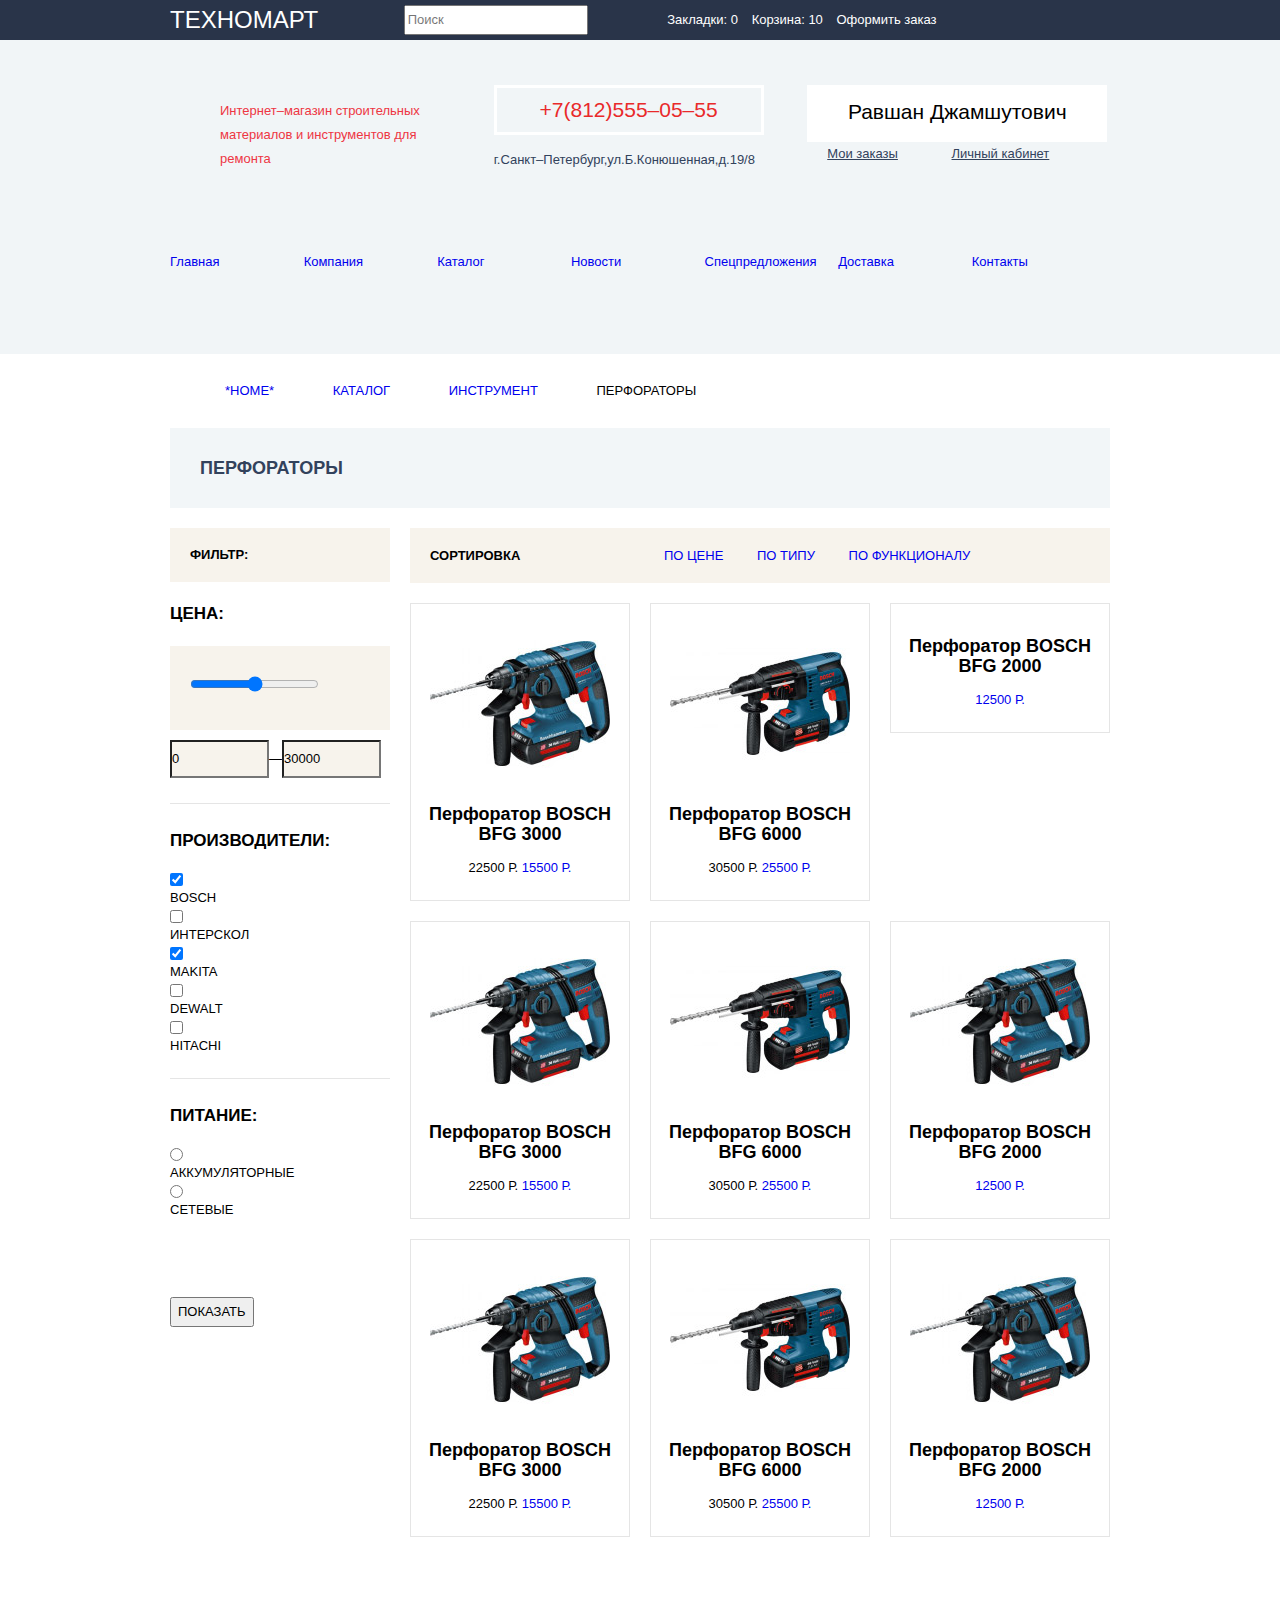
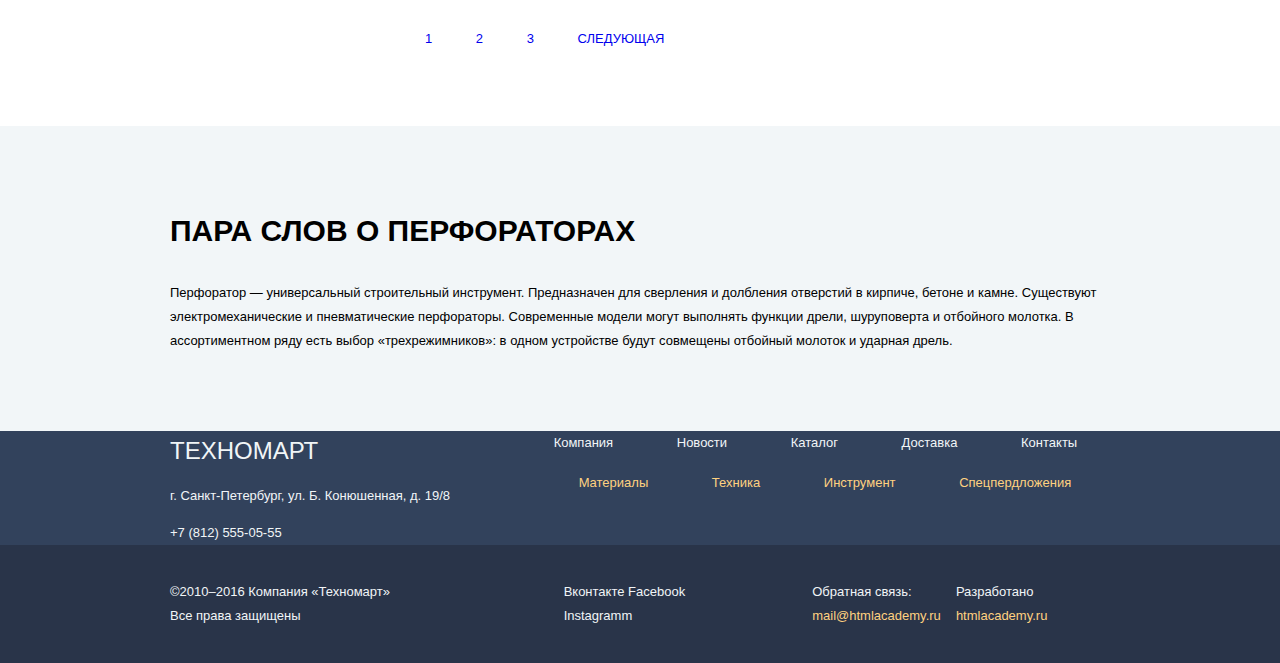
==== catalog.html @ 72a4a2e8 "Сделал разметку 2-х страниц" ====
<!DOCTYPE html>
<html lang="en">
  <head>
    <meta charset="UTF-8">
    <title>Техномарт Каталог</title>
    <link rel="stylesheet" href="css/normalize.css">
    <link rel="stylesheet" href="css/style.css">
  </head>
  <body>
 
    <header>
		  <div class="header-top">
			  <div class="wrapper-center">
			
          <ul class="top-bar">
            <li class="top-logo">
              <a href="index.html" class="logo">ТЕХНОМАРТ</a>
            </li>
            <li class="top-search">
              <form action="get">
                <input type="text" name="top-search" placeholder="Поиск">
              </form>
            </li>
            <li class="top-bookmark">
              <a href="#">
                <span>Закладки:</span>
                <span class="bookmark-value">0</span>
              </a>
            </li>
            <li class="top-cart">
              <a href="#">
                <span>Корзина:</span>
                <span class="cart-value">10</span>
              </a>
            </li>
            <li class="top-buy">
              <a href="#">Оформить заказ</a>
            </li>
				  </ul>
			  </div>
		  </div>
		  
		  <div class="header-sub">
				<div class="wrapper-center">
          
          <div class="description">
            <p>Интернет&ndash;магазин строительных материалов и инструментов для ремонта</p>
          </div>

          <div class="header-contact">
            <span class="tel">+7(812)555&#x2012;05&#x2012;55</span>
            <p>г.Санкт&ndash;Петербург,ул.Б.Конюшенная,д.19/8</p>
          </div>

          <div class="profile">
            <div class="user">
              <a href="#" class="user-name">Равшан Джамшутович</a>
              <a href="#" class="logout"></a>
            </div>
            <ul>
              <li><a href="#">Мои заказы</a></li>
              <li><a href="#">Личный кабинет</a></li>
            </ul>
          </div>
				  
				  <nav class="header-menu">
            <ul>
              <li><a href="index.html">Главная</a></li>
              <li><a href="#">Компания</a></li>
              <li><a href="catalog.html">Каталог</a></li>
              <li><a href="#">Новости</a></li>
              <li><a href="#">Спецпредложения</a></li>
              <li><a href="#">Доставка</a></li>
              <li><a href="#">Контакты</a></li>
            </ul>
			    </nav>
			  
			  </div>
			</div>
		</header>
    
    <div class="wrapper-center">
            
      <ul class="breadcrumbs">
        <li><a href="index.html">*HOME*</a></li>
        <li><a href="catalog.html">КАТАЛОГ</a></li>
        <li><a href="#">ИНСТРУМЕНТ</a></li>
        <li><a>ПЕРФОРАТОРЫ</a></li>
      </ul>

      <div class="title-page">
        <h1>ПЕРФОРАТОРЫ</h1>
      </div>
      <section class="filter">
        <form action="#" method="get">
          <h3>ФИЛЬТР:</h3>
          
          <div class="filter-price">
            <h4>ЦЕНА:</h4>
            <div class="price-controls">
              <input type="range" name="price-toggle">
            </div>
            <div class="price-value">
              <input type="text" name="min-price" value="0"><!--
              --><span>&mdash;</span><!--
              --><input type="text" name="max-price" value="30000"> 
            </div>
          </div>

          <div class="filter-brand">
            <h4>ПРОИЗВОДИТЕЛИ:</h4>
            <input type="checkbox" id="bosch" name="filter-brand" value="bosch" checked>
            <label for="bosch">BOSCH</label>
            <input type="checkbox" id="interscol" name="filter-brand" value="interscol">
            <label for="interscol">ИНТЕРСКОЛ</label>
            <input type="checkbox" id="makita" name="filter-brand" value="makita" checked>
            <label for="makita">MAKITA</label>
            <input type="checkbox" id="dewalt" name="filter-brand" value="dewalt">
            <label for="dewalt"> DEWALT</label>
            <input type="checkbox" id="hitachi" name="filter-brand" value="hitachi">
            <label for="hitachi">HITACHI</label>
          </div>
          
          <div class="filter-power">
            <h4>ПИТАНИЕ:</h4>
            <input type="radio" id="battery" name="filter-power" value="battery">
            <label for="battery">АККУМУЛЯТОРНЫЕ</label>
            <input type="radio" id="dc" name="filter-power" value="dc">
            <label for="dc">СЕТЕВЫЕ</label>
          </div>
          <input type="submit" name="button" value="ПОКАЗАТЬ">
        </form>
      </section><!--


      --><section class="catalog">
        
        <div class="sort-bar">
          <h3>СОРТИРОВКА</h3>
          <ul class="sort-bar-type">
            <li><a href="#">ПО ЦЕНЕ</a></li>
            <li><a href="#">ПО ТИПУ</a></li>
            <li><a href="#">ПО ФУНКЦИОНАЛУ</a></li>
          </ul>
          <ul class="sort-bar-type2">
            <li><a href="#"></a></li>
            <li><a href="#"></a></li>
          </ul>
        </div>
        
        <article class="catalog-item">
          <img src="img/bosch3000.jpg" width="180" height="160" alt="Перфоратор BOSCH BFG 3000">
          <h1>Перфоратор BOSCH BFG 3000</h1>
          <span class="old-price">22500 Р.</span>
          <a href="#" class="price">15500 Р.</a>
          <div class="action">
            <a href="#" class="buy button"></a>
            <a href="#" class="bookmark button"></a>
          </div>
        </article><!--

      --><article class="catalog-item">
          <img src="img/bosch6000.jpg" width="180" height="160" alt="Перфоратор BOSCH BFG 6000">
          <h1>Перфоратор BOSCH BFG 6000</h1>
          <span class="old-price">30500 Р.</span>
          <a href="#" class="price">25500 Р.</a>
          <div class="action">
            <a href="#" class="buy button"></a>
            <a href="#" class="bookmark button"></a>
          </div>
        </article><!--

      --><article class="catalog-item">
          <div class="new-item"></div>
          <div class="action">
            <a href="#" class="buy button"></a>
            <a href="#" class="bookmark button"></a>
          </div>
          <h1>Перфоратор BOSCH BFG 2000</h1>
          <a href="#" class="price">12500 Р.</a>
        </article><!--

      --><article class="catalog-item">
          <img src="img/bosch3000.jpg" width="180" height="160" alt="Перфоратор BOSCH BFG 3000">
          <h1>Перфоратор BOSCH BFG 3000</h1>
          <span class="old-price">22500 Р.</span>
          <a href="#" class="price">15500 Р.</a>
          <div class="action">
            <a href="#" class="buy button"></a>
            <a href="#" class="bookmark button"></a>
          </div>
        </article><!--

      --><article class="catalog-item">
          <img src="img/bosch6000.jpg" width="180" height="160" alt="Перфоратор BOSCH BFG 6000">
          <h1>Перфоратор BOSCH BFG 6000</h1>
          <span class="old-price">30500 Р.</span>
          <a href="#" class="price">25500 Р.</a>
          <div class="action">
            <a href="#" class="buy button"></a>
            <a href="#" class="bookmark button"></a>
          </div>
        </article><!--

      --><article class="catalog-item">
          <img src="img/bosch3000.jpg" width="180" height="160" alt="Перфоратор BOSCH BFG 3000">
          <h1>Перфоратор BOSCH BFG 2000</h1>
          <a href="#" class="price">12500 Р.</a>
          <div class="action">
            <a href="#" class="buy button"></a>
            <a href="#" class="bookmark button"></a>
          </div>
        </article><!--

      --><article class="catalog-item">
          <div class="new-item"></div>
          <img src="img/bosch3000.jpg" width="180" height="160" alt="Перфоратор BOSCH BFG 3000">
          <h1>Перфоратор BOSCH BFG 3000</h1>
          <span class="old-price">22500 Р.</span>
          <a href="#" class="price">15500 Р.</a>
          <div class="action">
            <a href="#" class="buy button"></a>
            <a href="#" class="bookmark button"></a>
          </div>
        </article><!--

      --><article class="catalog-item">
          <img src="img/bosch6000.jpg" width="180" height="160" alt="Перфоратор BOSCH BFG 6000">
          <h1>Перфоратор BOSCH BFG 6000</h1>
          <span class="old-price">30500 Р.</span>
          <a href="#" class="price">25500 Р.</a>
        </article><!--

      --><article class="catalog-item">
          <img src="img/bosch3000.jpg" width="180" height="160" alt="Перфоратор BOSCH BFG 3000">
          <h1>Перфоратор BOSCH BFG 2000</h1>
          <a href="#" class="price">12500 Р.</a>
          <div class="action">
            <a href="#" class="buy button"></a>
            <a href="#" class="bookmark button"></a>
          </div>
        </article><!--

      --><div class="pages">
          <ul>
            <li><a href="#">1</a></li>
            <li><a href="#">2</a></li>
            <li><a href="#">3</a></li>
            <li><a href="#">СЛЕДУЮЩАЯ</a></li>
          </ul>
        </div>
      </section>
    </div>
    
    <section class="catalog-about">
      <div class="wrapper-center">
        <h2>ПАРА СЛОВ О ПЕРФОРАТОРАХ</h2>
        <p>Перфоратор — универсальный строительный инструмент. Предназначен для сверления и долбления отверстий в кирпиче, бетоне и камне. Существуют электромеханические и пневматические перфораторы. Современные модели могут выполнять функции дрели, шуруповерта и отбойного молотка. В ассортиментном ряду есть выбор «трехрежимников»: в одном устройстве будут совмещены отбойный молоток и ударная дрель.</p>
      </div>
    </section>
    
   
    <footer>
 			<div class="wrapper-center">
        <div class="footer-logo">
 			    <a href="index.html" class="logo">ТЕХНОМАРТ</a>
        </div>
        <div class="footer-menu">
 			    <ul>
 			      <li><a href="#">Компания</a></li>
 			      <li><a href="#">Новости</a></li>
 			      <li><a href="catalog.html">Каталог</a></li>
 			      <li><a href="#">Доставка</a></li>
 			      <li><a href="#">Контакты</a></li>
 			    </ul>
 			  </div>  
 			  <div class="footer-address">
          <p>г. Санкт-Петербург, ул. Б. Конюшенная, д. 19/8</p>
          <span>+7 (812) 555-05-55</span>
 			  </div>
        <div class="footer-promo">
 			    <ul class="footer-submenu">
 			      <li><a href="#">Материалы</a></li>
 			      <li><a href="#">Техника</a></li>
 			      <li><a href="#">Инструмент</a></li>
 			      <li><a href="#">Спецпердложения</a></li>
 			    </ul>
 			  </div>
      </div>
 			
      <div class="footer-bottom">
        <div class="wrapper-center">
          <div class="copyright">
            <span>&copy;2010–2016 Компания «Техномарт» 
                Все права защищены
            </span>
          </div>        
          <div class="social">
            <a href="#" class="vk">Вконтакте</a>
            <a href="#" class="fb">Facebook</a>
            <a href="#" class="ig">Instagramm</a>
          </div>
          <div class="feedback">
            <div class="feedback-mail">
              <span>Обратная связь:</span>
              <a href="#">mail@htmlacademy.ru</a>
            </div>
            <div class="feedback-dev">
              <span>Разработано</span>
              <a href="#">htmlacademy.ru</a>
            </div>
          </div>
 			  </div>
 	    </div>
 	  </footer>

</body>
</html>
---- css/style.css ----
body {
  font-size: 13px;
  line-height: 24px;
  color: #000000;
  font-weight: normal;
  font-family: PT Sans Regular, sans-serif;
}

h1 {
  font-size: 18px;
  line-height: 20px;
  color: #000000;
  font-weight: bold;
  font-family: PT Sans, sans-serif;
}

h2 {
  font-size: 24px;
  line-height: 30px;
  color: #ffffff;
  font-weight: bold;
  font-family: Cuprum, sans-serif;
}

ul {
  margin: 0px;
  padding: 0px;
  list-style-type: none;
}

a {
  text-decoration: none;
}

.header-top {
  background-color: #293449;
}

.wrapper-center {
  width:940px;
  margin: 0 auto;
}

.top-bar {
  margin: 0px;
}

.top-bar a {
  color: #ffffff;
}

.top-bar li {
  display: inline-block;
  vertical-align: middle;
  margin-right: 10px;
}

.top-logo {
  box-sizing: border-box;
  width: 220px;
  padding-top: 8px;
  padding-bottom: 8px;
  font-size: 24px;
}

.top-search {
  width: 250px;
}

.header-sub {
  padding-bottom: 60px;
  background: #f1f5f7;
}

.description {
  box-sizing: border-box;
  display: inline-block;
  vertical-align: middle;
  width: 300px;
  margin-right: 20px; 
  padding: 45px 50px;
  color: #ee3643;
}

.header-contact {
  box-sizing: border-box;
  display: inline-block;
  vertical-align: middle;
  width: 300px;
  margin-right: 10px; 
  padding: 45px 0px;
  color: #32425c;
}

.tel {
  box-sizing: border-box;
  display: inline-block;
  vertical-align: middle;
  width: 270px;
  padding: 10px;
  font-size: 21px;
  border: 3px solid #ffffff;
  text-align: center;
  color: #e9292a;
}

.register {
  box-sizing: border-box;
  display: inline-block;
  vertical-align: middle;
  width: 300px;
  text-align: right;
}


.header-menu ul li{
  box-sizing: border-box;
  width: 130px;
  display: inline-block;
  padding-top: 20px;
  padding-bottom: 20px;
}

.promo {
  padding-top: 60px;
  padding-bottom: 50px;
}

.promo-item {
  display: inline-block; 
  width: 300px;
  margin-right: 20px;
  margin-bottom: 20px;
}

.promo-item:last-child {
  margin-right: 0px;
}

.promo-slider {
  float: left; 
  width: 620px;
  margin-right: 20px;
}

.promo-materials {
  background-color: #f6b22d;
}

.promo-tools {
  background-color: #4aafde;
}

.promo-tech {
  background-color: #cc79d1;
}

.promo-sale {
  margin-right: 0px;
  background-color: #85d179;
}

.promo-delivery {
  background-color: #f6b22d;
}

.popular-catalog {
  background: #f7f3ec;
  padding: 30px;
  margin-bottom: 20px;
}

.popular-catalog h2 {
  display: inline-block;
  vertical-align: middle;
  margin: 0px;
  color: #32425c;
}

.popular-catalog a {
  float: right;
}

.popular-item {
  box-sizing: border-box;
  display: inline-block;
  vertical-align: top;
  width: 220px;
  margin-right: 20px; 
  margin-bottom: 20px;
  padding: 20px 0px;
  border: 1px solid #e5e5e5;
  text-align: center
}

.popular-item:last-child {
  margin-right: 0px;
}

.brand {
  padding-bottom: 85px;
}

.brand-banner {
  display: inline-block;
  vertical-align: top;
  width: 220px;
  margin-right: 20px;
}

.banner4, 
.banner8 {
  margin-right: 0px;
}

.service {
  padding-top: 65px;
  background-color: #f2f6f8;
}

.service h2 {
  margin: 0px;
  margin-bottom: 35px;
  color: #000000;
}

.service p {
  width: 400px;
  margin-bottom: 75px;
}

.service-list {
  box-sizing: border-box;
  display: inline-block;
  vertical-align: top;
  width:240px;
  margin-bottom: 100px;
  margin-right: 70px;
}

.service-description, 
.guarantee-description,
.credit-description {
  display: inline-block;
  vertical-align: top;
  width: 620px;
}

.service-description h2 {
  margin-bottom: 35px;
  color: #32425c;
}

.guarantee-description,
.credit-description {
  display: none;
}


.about {
  padding-top: 85px;
  padding-bottom: 85px;
}

.about-company,
.about-contact {
  display: inline-block;
  vertical-align: top;
}

.about-company {
  width: 540px;
  margin-right: 95px;
}

.about h2 {
  margin-bottom: 40px;
  color: #000000;
} 

.about-contact { 
  width: 300px;
  margin-right: 0px;
}

footer {
  background-color: #32425c;
  color: #f1f5f7;
}

footer a {
  color: #f1f5f7;
  text-decoration: none;
}

.footer-logo,
.footer-menu,
.footer-menu li,
.footer-address,
.footer-promo,
.footer-submenu li{
  display: inline-block;
  vertical-align: top;
}

.footer-logo {
  box-sizing: border-box;
  width: 220px;
  padding-top: 8px;
  padding-bottom: 8px;
  font-size: 24px;
  margin-right: 160px; 
}

.footer-menu {
  width: 540px;
}

.footer-menu li,
.footer-submenu li{
  padding-right: 60px;
}

.footer-menu li:last-child,
.footer-submenu li:last-child {
  padding-right: 0px;
}

.footer-address {
  width: 370px;
  margin-right: 35px;
}

.footer-submenu a {
  color: #ffd180;
}

.footer-bottom {
  padding: 35px;
  background-color: #293449;
  
}

.copyright,
.social,
.feedback {
  display: inline-block;
  vertical-align: top;
}

.copyright {
  width: 230px;
  margin-right: 160px;
}

.social {
  width: 145px;
  margin-right: 100px;
}

.feedback-mail,
.feedback-dev {
  display: inline-block;
  vertical-align: top;
  width: 140px;
}

.feedback a {
  color: #ffd180;
}



/*------------------------- CATALOG.HTML---------------------------*/


.profile {
  display: inline-block;
  vertical-align: top;
  width: 300px;
  padding-top: 45px;
}

.profile ul li {
  display: inline-block;
  vertical-align: top;
  padding-left: 20px;
  margin-right: 30px;
}

.user {
  padding: 15px;
  background-color: #ffffff;
  text-align: center;
}

.user-name {
  font-size: 21px;
  color: #000000;
}

.profile ul a {
  text-decoration: underline;
  color: #32425c;
}


.breadcrumbs li {
  display: inline-block;
  padding-top: 25px;
  padding-bottom: 25px;
  padding-left: 55px;
}

.title-page h1 {
  margin: 0px;
  margin-bottom: 20px;
  padding: 30px;
  background-color: #f2f6f8;
  color: #32425c ;
}

.filter {
  display: inline-block;
  vertical-align: top;
  width: 220px;
  margin-right: 20px;
}

.filter h3 {
  margin: 0px;
  margin-bottom: 20px;
  padding: 15px 20px;
  background-color: #f7f3ec;
  font-size: 13px;
}

.filter-price h4 {
  margin: 0px;
  margin-bottom: 20px;
  color: #000000;
  font-size: 17px;
}

.price-controls {
  margin-bottom: 10px;
  padding:30px 20px;
  background-color: #f7f3ec;
}

.price-value input {
  display: inline-block;
  width: 95px;
  padding: 5px 0px;
  background-color: #f7f3ec;
}

.price-value {  
  padding-bottom: 25px;
  border-bottom: 1px solid #e5e5e5;
}

.filter-brand {
  margin-bottom: 25px;
  padding-top: 25px;
  padding-bottom: 20px;
  border-bottom: 1px solid #e5e5e5;
}

.filter-brand h4 {
  margin: 0px;
  margin-bottom: 20px;
  color: #000000;
  font-size: 17px;
}

.filter-brand input {
  display: block;
}

.filter-power {
  margin-bottom: 75px;
}

.filter-power h4 {
  margin: 0px;
  margin-bottom: 20px;
  color: #000000;
  font-size: 17px;
}

.filter-power input {
  display: block;
}

.catalog {
  box-sizing: border-box;
  display: inline-block;
  vertical-align: top;
  width: 700px;
}

.sort-bar {
  background-color: #f7f3ec;
  padding: 15px 20px;
  margin-bottom: 20px;
}

.sort-bar h3 {
  display: inline-block;
  vertical-align: middle;
  margin: 0px;
  margin-right: 140px;
  padding: 0px;
  font-size: 13px;
}

.sort-bar ul {
  display: inline-block;
  vertical-align: middle;
}

.sort-bar ul li {
  display: inline-block;
  vertical-align: middle;
  margin-right: 30px;
}

.catalog-item {
  box-sizing: border-box;
  display: inline-block;
  vertical-align: top;
  width: 220px;
  margin-right: 20px; 
  padding: 20px 0px;
  margin-bottom: 20px;
  border: 1px solid #e5e5e5;
  text-align: center
}

.catalog-item h1 {
  font-size: 18px;
}

.catalog-item:nth-child(4),
.catalog-item:nth-child(7),
.catalog-item:nth-child(10){
  margin-right: 0px;
}


.pages {
  margin-top: 55px;
  margin-bottom: 60px;
}

.pages li {
  display: inline-block;
  vertical-align: top;
  margin-right: 10px;
  padding: 15px;
}

.catalog-about {
  background-color: #f2f6f8;
  padding: 65px;
}

.catalog-about h2 {
  margin-bottom: 35px;
  font-size: 30px;
  color: #000000;
}
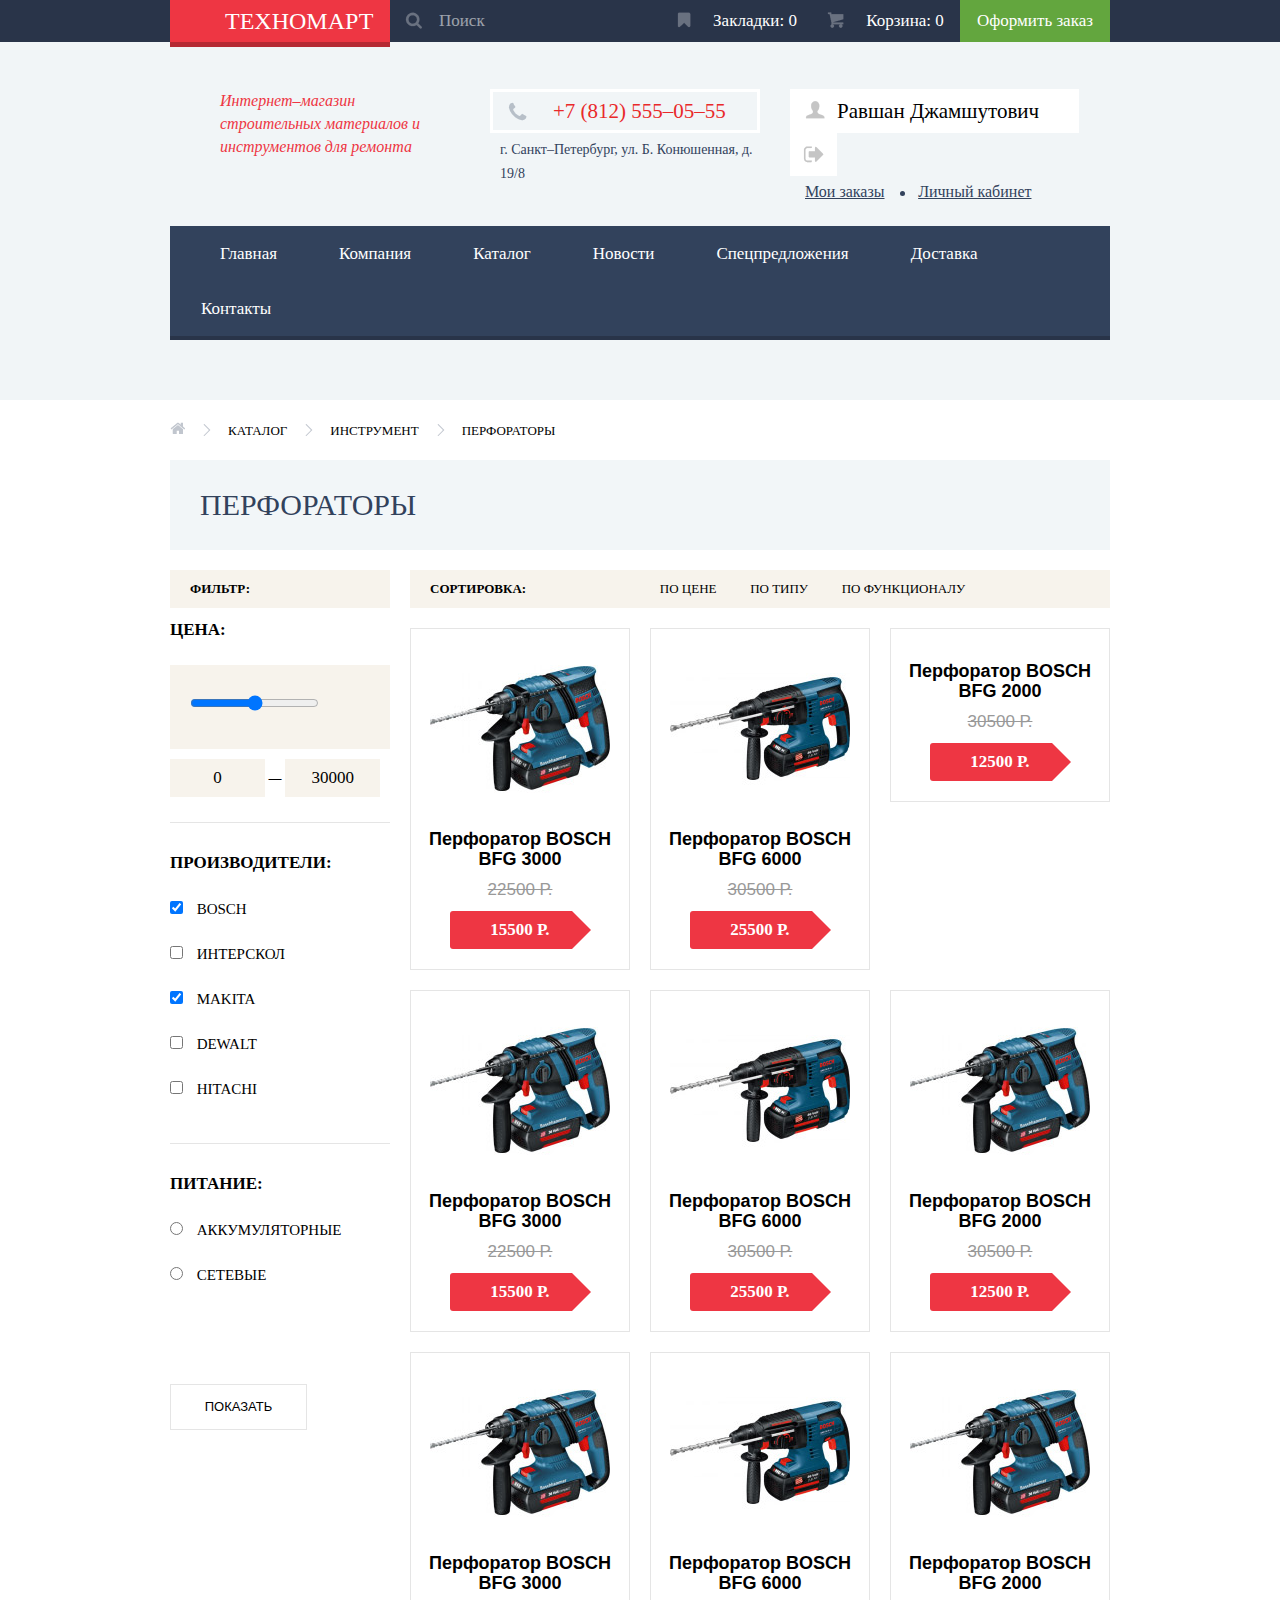
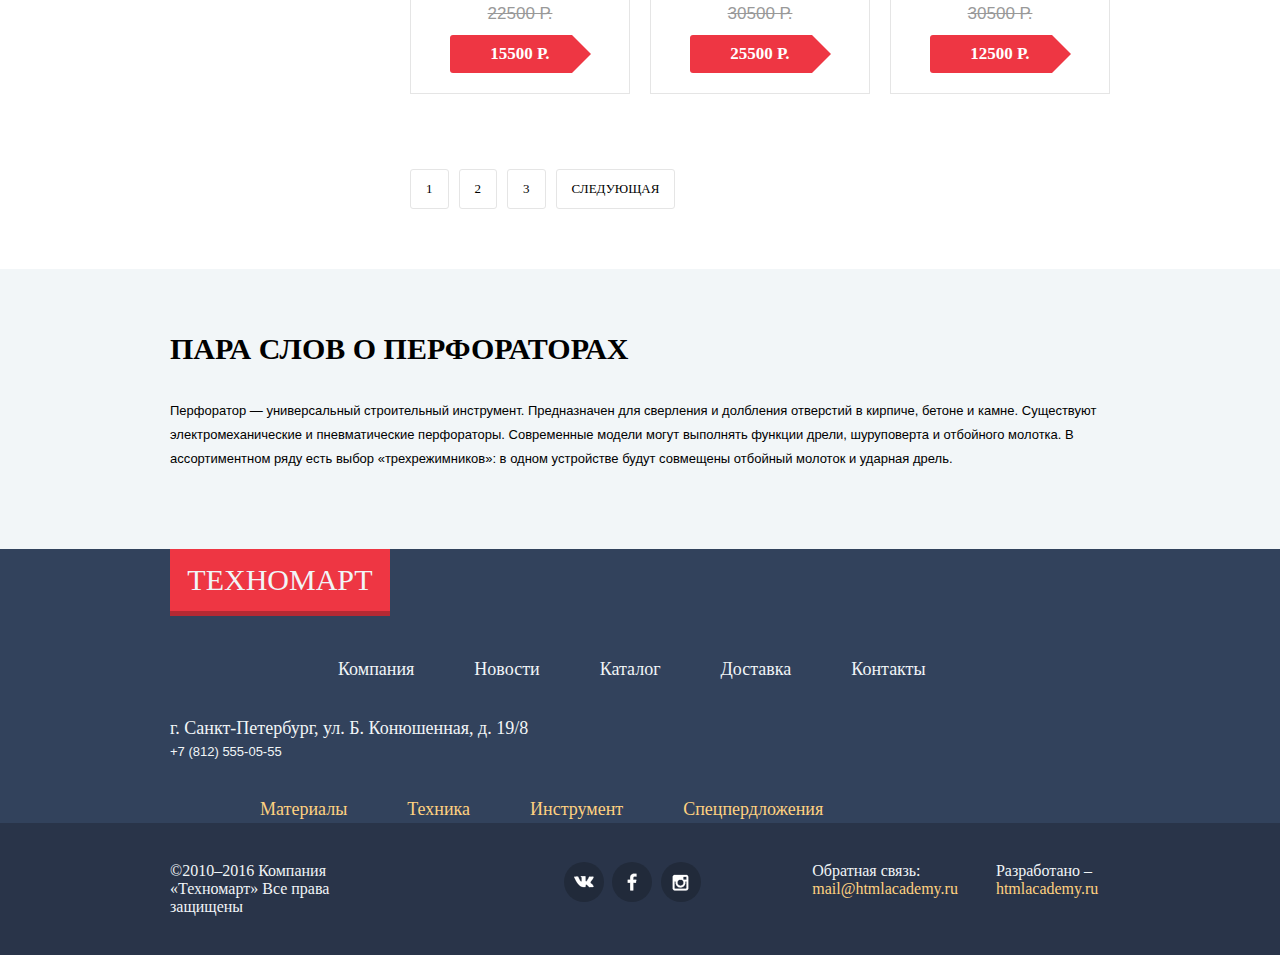
==== commit c0020c8a: "Оформление" ====
--- a/catalog.html
+++ b/catalog.html
@@ -12,31 +12,31 @@
 		  <div class="header-top">
 			  <div class="wrapper-center">
 			
-          <ul class="top-bar">
-            <li class="top-logo">
-              <a href="index.html" class="logo">ТЕХНОМАРТ</a>
-            </li>
-            <li class="top-search">
+           <ul class="top-bar">
+            <li class="top-logo"><!--
+            --><a href="#" class="logo">ТЕХНОМАРТ</a>
+            </li><!--
+          --><li class="top-search">
               <form action="get">
                 <input type="text" name="top-search" placeholder="Поиск">
               </form>
-            </li>
-            <li class="top-bookmark">
+            </li><!--
+           --><li class="top-bookmark">
               <a href="#">
                 <span>Закладки:</span>
                 <span class="bookmark-value">0</span>
-              </a>
-            </li>
-            <li class="top-cart">
-              <a href="#">
+              </a><!--
+          --></li><!--
+          --><li class="top-cart"><!--
+            --><a href="#">
                 <span>Корзина:</span>
-                <span class="cart-value">10</span>
-              </a>
-            </li>
-            <li class="top-buy">
+                <span class="cart-value">0</span>
+              </a><!--
+          --></li><!--
+          --><li class="top-buy">
               <a href="#">Оформить заказ</a>
-            </li>
-				  </ul>
+            </li><!--
+				--></ul>
 			  </div>
 		  </div>
 		  
@@ -45,18 +45,18 @@
           
           <div class="description">
             <p>Интернет&ndash;магазин строительных материалов и инструментов для ремонта</p>
-          </div>
-
-          <div class="header-contact">
-            <span class="tel">+7(812)555&#x2012;05&#x2012;55</span>
-            <p>г.Санкт&ndash;Петербург,ул.Б.Конюшенная,д.19/8</p>
-          </div>
-
-          <div class="profile">
+          </div><!--
+
+        --><div class="header-contact">
+            <span class="tel">+7 (812) 555&#x2012;05&#x2012;55</span>
+            <p>г. Санкт&ndash;Петербург, ул. Б. Конюшенная, д. 19/8</p>
+          </div><!--
+
+        --><div class="profile">
             <div class="user">
-              <a href="#" class="user-name">Равшан Джамшутович</a>
-              <a href="#" class="logout"></a>
-            </div>
+              <a href="#" class="user-name">Равшан Джамшутович</a><!--
+            --><a href="#" class="logout"></a><!--
+          --></div>
             <ul>
               <li><a href="#">Мои заказы</a></li>
               <li><a href="#">Личный кабинет</a></li>
@@ -65,14 +65,14 @@
 				  
 				  <nav class="header-menu">
             <ul>
-              <li><a href="index.html">Главная</a></li>
-              <li><a href="#">Компания</a></li>
-              <li><a href="catalog.html">Каталог</a></li>
-              <li><a href="#">Новости</a></li>
-              <li><a href="#">Спецпредложения</a></li>
-              <li><a href="#">Доставка</a></li>
-              <li><a href="#">Контакты</a></li>
-            </ul>
+              <li><a href="index.html">Главная</a></li><!--
+            --><li><a href="#">Компания</a></li><!--
+            --><li><a href="catalog.html">Каталог</a></li><!--
+            --><li><a href="#">Новости</a></li><!--
+            --><li><a href="#">Спецпредложения</a></li><!--
+            --><li><a href="#">Доставка</a></li><!--
+            --><li><a href="#">Контакты</a></li><!--
+          --></ul>
 			    </nav>
 			  
 			  </div>
@@ -82,10 +82,10 @@
     <div class="wrapper-center">
             
       <ul class="breadcrumbs">
-        <li><a href="index.html">*HOME*</a></li>
-        <li><a href="catalog.html">КАТАЛОГ</a></li>
-        <li><a href="#">ИНСТРУМЕНТ</a></li>
-        <li><a>ПЕРФОРАТОРЫ</a></li>
+        <li><a class="home" href="index.html">*HOME*</a></li><!--
+      --><li><a href="catalog.html">КАТАЛОГ</a></li><!--
+      --><li><a href="#">ИНСТРУМЕНТ</a></li><!--
+      --><li><a>ПЕРФОРАТОРЫ</a></li>
       </ul>
 
       <div class="title-page">
@@ -102,23 +102,23 @@
             </div>
             <div class="price-value">
               <input type="text" name="min-price" value="0"><!--
-              --><span>&mdash;</span><!--
+              --><span> &mdash; </span><!--
               --><input type="text" name="max-price" value="30000"> 
             </div>
           </div>
 
           <div class="filter-brand">
             <h4>ПРОИЗВОДИТЕЛИ:</h4>
-            <input type="checkbox" id="bosch" name="filter-brand" value="bosch" checked>
-            <label for="bosch">BOSCH</label>
-            <input type="checkbox" id="interscol" name="filter-brand" value="interscol">
-            <label for="interscol">ИНТЕРСКОЛ</label>
-            <input type="checkbox" id="makita" name="filter-brand" value="makita" checked>
-            <label for="makita">MAKITA</label>
-            <input type="checkbox" id="dewalt" name="filter-brand" value="dewalt">
-            <label for="dewalt"> DEWALT</label>
-            <input type="checkbox" id="hitachi" name="filter-brand" value="hitachi">
-            <label for="hitachi">HITACHI</label>
+                <input type="checkbox" id="bosch" name="filter-brand" value="bosch" checked>
+                <label for="bosch">BOSCH</label>
+                <input type="checkbox" id="interscol" name="filter-brand" value="interscol">
+                <label for="interscol">ИНТЕРСКОЛ</label>
+                <input type="checkbox" id="makita" name="filter-brand" value="makita" checked>
+                <label for="makita">MAKITA</label>
+                <input type="checkbox" id="dewalt" name="filter-brand" value="dewalt">
+                <label for="dewalt"> DEWALT</label>
+                <input type="checkbox" id="hitachi" name="filter-brand" value="hitachi">
+                <label for="hitachi">HITACHI</label>
           </div>
           
           <div class="filter-power">
@@ -132,11 +132,10 @@
         </form>
       </section><!--
 
-
       --><section class="catalog">
         
         <div class="sort-bar">
-          <h3>СОРТИРОВКА</h3>
+          <h3>СОРТИРОВКА:</h3>
           <ul class="sort-bar-type">
             <li><a href="#">ПО ЦЕНЕ</a></li>
             <li><a href="#">ПО ТИПУ</a></li>
@@ -170,13 +169,15 @@
           </div>
         </article><!--
 
-      --><article class="catalog-item">
+      --><article class="catalog-item 
+         catalog-new">
           <div class="new-item"></div>
           <div class="action">
             <a href="#" class="buy button"></a>
             <a href="#" class="bookmark button"></a>
           </div>
           <h1>Перфоратор BOSCH BFG 2000</h1>
+          <span class="old-price">30500 Р.</span>
           <a href="#" class="price">12500 Р.</a>
         </article><!--
 
@@ -205,6 +206,7 @@
       --><article class="catalog-item">
           <img src="img/bosch3000.jpg" width="180" height="160" alt="Перфоратор BOSCH BFG 3000">
           <h1>Перфоратор BOSCH BFG 2000</h1>
+          <span class="old-price">30500 Р.</span>
           <a href="#" class="price">12500 Р.</a>
           <div class="action">
             <a href="#" class="buy button"></a>
@@ -234,6 +236,7 @@
       --><article class="catalog-item">
           <img src="img/bosch3000.jpg" width="180" height="160" alt="Перфоратор BOSCH BFG 3000">
           <h1>Перфоратор BOSCH BFG 2000</h1>
+          <span class="old-price">30500 Р.</span>
           <a href="#" class="price">12500 Р.</a>
           <div class="action">
             <a href="#" class="buy button"></a>
@@ -243,10 +246,10 @@
 
       --><div class="pages">
           <ul>
-            <li><a href="#">1</a></li>
-            <li><a href="#">2</a></li>
-            <li><a href="#">3</a></li>
-            <li><a href="#">СЛЕДУЮЩАЯ</a></li>
+            <li><a href="#">1</a></li><!--
+          --><li><a href="#">2</a></li><!--
+          --><li><a href="#">3</a></li><!--
+          --><li><a href="#">СЛЕДУЮЩАЯ</a></li>
           </ul>
         </div>
       </section>
@@ -263,30 +266,30 @@
     <footer>
  			<div class="wrapper-center">
         <div class="footer-logo">
- 			    <a href="index.html" class="logo">ТЕХНОМАРТ</a>
-        </div>
-        <div class="footer-menu">
+ 			    <a href="#" class="">ТЕХНОМАРТ</a>
+        </div><!--
+      --><div class="footer-menu">
  			    <ul>
- 			      <li><a href="#">Компания</a></li>
- 			      <li><a href="#">Новости</a></li>
- 			      <li><a href="catalog.html">Каталог</a></li>
- 			      <li><a href="#">Доставка</a></li>
- 			      <li><a href="#">Контакты</a></li>
- 			    </ul>
+ 			      <li><a href="#">Компания</a></li><!--
+ 			    --><li><a href="#">Новости</a></li><!--
+ 			    --><li><a href="#">Каталог</a></li><!--
+ 			    --><li><a href="#">Доставка</a></li><!--
+ 			    --><li><a href="#">Контакты</a></li><!--
+ 			--></ul>
  			  </div>  
  			  <div class="footer-address">
           <p>г. Санкт-Петербург, ул. Б. Конюшенная, д. 19/8</p>
-          <span>+7 (812) 555-05-55</span>
- 			  </div>
-        <div class="footer-promo">
+ 			    <span>+7 (812) 555-05-55 </span>
+ 			  </div><!--
+      --><div class="footer-promo">
  			    <ul class="footer-submenu">
- 			      <li><a href="#">Материалы</a></li>
- 			      <li><a href="#">Техника</a></li>
- 			      <li><a href="#">Инструмент</a></li>
- 			      <li><a href="#">Спецпердложения</a></li>
- 			    </ul>
- 			  </div>
-      </div>
+ 			      <li><a href="#">Материалы</a></li><!--
+ 			    --><li><a href="#">Техника</a></li><!--
+ 			    --><li><a href="#">Инструмент</a></li><!--
+ 			    --><li><a href="#">Спецпердложения</a></li><!--
+ 			  --></ul>
+ 			  </div><!--
+    --></div>
  			
       <div class="footer-bottom">
         <div class="wrapper-center">
@@ -306,7 +309,7 @@
               <a href="#">mail@htmlacademy.ru</a>
             </div>
             <div class="feedback-dev">
-              <span>Разработано</span>
+              <span>Разработано &ndash;</span>
               <a href="#">htmlacademy.ru</a>
             </div>
           </div>
--- a/css/style.css
+++ b/css/style.css
@@ -3,7 +3,7 @@
   line-height: 24px;
   color: #000000;
   font-weight: normal;
-  font-family: PT Sans Regular, sans-serif;
+  font-family: PT Sans, sans-serif;
 }
 
 h1 {
@@ -33,6 +33,7 @@
 }
 
 .header-top {
+  border-bottom: 5px solid #f1f5f7;
   background-color: #293449;
 }
 
@@ -46,25 +47,78 @@
 }
 
 .top-bar a {
+  display: block;
   color: #ffffff;
 }
 
 .top-bar li {
   display: inline-block;
-  vertical-align: middle;
-  margin-right: 10px;
+  vertical-align: top;
 }
 
 .top-logo {
-  box-sizing: border-box;
+  position: relative;
+}
+
+.logo {
+  box-sizing: border-box;
+  position: absolute;
   width: 220px;
-  padding-top: 8px;
-  padding-bottom: 8px;
+  padding: 9px 55px;
+  font-family: Cuprum;
   font-size: 24px;
+  line-height: 24px;
+  text-align: center;
+  border-bottom: 5px solid #b52933;
+  background-color: #ee3643;
 }
 
 .top-search {
-  width: 250px;
+  margin-left: 220px;
+}
+
+.top-search input {
+  box-sizing: border-box;
+  width: 270px;
+  padding: 12px;
+  padding-left: 49px;
+  font-family: Cuprum;
+  font-size: 17px;
+  line-height: 18px;
+  color: #ffffff;
+  border: none;
+  background: url(../img/icon-search.png) no-repeat 15px 12px;
+}
+
+.top-bookmark {
+  background: url(/img/icon-bookmark.png) no-repeat 17px 12px;
+}
+
+.top-cart {
+  background: url(/img/icon-cart.png) no-repeat 17px 12px;
+}
+
+.top-bookmark a,
+.top-cart a {
+  box-sizing: border-box;
+  width: 150px;
+  padding: 12px 0px;
+  padding-left: 40px;
+  font-family: Cuprum;
+  font-size: 17px;
+  line-height: 18px;
+  text-align: center;
+}
+
+.top-buy a{
+  box-sizing: border-box;
+  width: 150px;
+  padding: 12px 0px;
+  font-family: Cuprum;
+  font-size: 17px;
+  line-height: 18px;
+  text-align: center;
+  background-color: #63a63e;
 }
 
 .header-sub {
@@ -75,117 +129,250 @@
 .description {
   box-sizing: border-box;
   display: inline-block;
-  vertical-align: middle;
+  vertical-align: top;
+  width: 320px;
+  padding: 42px 50px; 
+}
+
+.description p {
+  margin: 0px;
+  font-family: Cuprum;
+  font-style: italic;
+  font-size: 16px;
+  line-height: 23px;
+  color: #ee3643;
+}
+
+.header-contact {
+  box-sizing: border-box;
+  display: inline-block;
+  vertical-align: top;
   width: 300px;
-  margin-right: 20px; 
-  padding: 45px 50px;
-  color: #ee3643;
-}
-
-.header-contact {
-  box-sizing: border-box;
-  display: inline-block;
-  vertical-align: middle;
-  width: 300px;
-  margin-right: 10px; 
-  padding: 45px 0px;
+  padding: 42px 0px 35px 0px;
   color: #32425c;
 }
 
 .tel {
   box-sizing: border-box;
   display: inline-block;
-  vertical-align: middle;
+  vertical-align: top;
   width: 270px;
   padding: 10px;
+  padding-left: 60px;
+  font-family: Cuprum;
   font-size: 21px;
+  line-height: 18px;
   border: 3px solid #ffffff;
-  text-align: center;
   color: #e9292a;
-}
+  background: url(../img/icon-phone.png) no-repeat 15px 10px;
+}
+
+.header-contact p {
+  margin: 0px;
+  padding: 5px 10px;
+  font-family: Cuprum;
+  font-size: 14px;
+  line-height: 24px;
+  color: #32425c;
+}
+
 
 .register {
   box-sizing: border-box;
   display: inline-block;
-  vertical-align: middle;
-  width: 300px;
+  vertical-align: top;
+  width: 320px;
+  padding: 42px 0px 66px 0px; 
   text-align: right;
 }
 
+.register a {
+  box-sizing: border-box;
+  display: inline-block;
+  font-family: Cuprum;
+  font-size: 21px;
+  line-height: 18px;
+  color: #000000;
+  background-color: #ffffff;
+}
+
+.login {
+  padding-top: 14px;
+  padding-bottom: 14px;
+  padding-left: 48px;
+  padding-right: 27px
+}
+
+.reg {
+  margin-left: 10px;
+  padding: 14px 25px;
+}
+
+.header-menu ul {
+  background-color: #32425c; 
+  border-bottom: 4px solid #293449;
+}
 
 .header-menu ul li{
-  box-sizing: border-box;
-  width: 130px;
-  display: inline-block;
-  padding-top: 20px;
-  padding-bottom: 20px;
+  display: inline-block;
+}
+
+.header-menu a {
+  display: block;
+  padding: 19px 31px;
+  font-family: Cuprum;
+  font-size: 17px;
+  line-height: 17px;
+  color: #ffffff;
+}
+
+.header-menu li:first-child a {
+  padding-left: 50px;
 }
 
 .promo {
   padding-top: 60px;
-  padding-bottom: 50px;
 }
 
 .promo-item {
+  box-sizing: border-box;
   display: inline-block; 
   width: 300px;
   margin-right: 20px;
   margin-bottom: 20px;
+  padding-top: 20px;
+  padding-left: 23px;
+  padding-bottom: 20px;
+}
+
+.promo-item h2 {
+  margin: 0px;
+  margin-left: -2px;
+  margin-bottom: 15px;
 }
 
 .promo-item:last-child {
   margin-right: 0px;
 }
 
+.promo-item a {
+  box-sizing: border-box;
+  display: inline-block;
+  vertical-align: top;
+  padding: 10px 24px;
+  font-family: Cuprum;
+  font-size: 14px;
+  line-height: 18px;
+  color: #ffffff;
+  background-color: rgba(0, 0, 0, 0.1);
+  border-radius: 3px;
+}
+
 .promo-slider {
+  position: relative;
+  box-sizing: border-box;
   float: left; 
   width: 620px;
+  height: 266px;
   margin-right: 20px;
+  padding-top: 27px;
+  padding-left: 26px;
+  background: #8d8170 url(../img/slider1.jpg);
+}
+
+.slider-header h2 {
+  margin: 0px;
+  margin-bottom: 10px;
+  font-family: Cuprum;
+  font-size: 36px;
+  line-height: 30px;
+}
+
+.slider-header span {
+  font-family: PT Sans;
+  font-size: 18px;
+  line-height: 24px;
+  color: #ffffff;
+}
+
+.promo-slider a {
+  display: inline-block;
+  vertical-align: top;
+  position: absolute;
+  bottom: 22px;
+  padding: 7px 45px 7px 50px;
+  font-family: Cuprum;
+  font-size: 14px;
+  line-height: 18px;
+  color: #ffffff;
+  background-color: #ee3643;
 }
 
 .promo-materials {
-  background-color: #f6b22d;
+  background: #f6b22d url(../img/bucket.png) no-repeat 80% 50%;
 }
 
 .promo-tools {
-  background-color: #4aafde;
+  background: #4aafde url(../img/perforator.png)  no-repeat 80% 50%;
 }
 
 .promo-tech {
-  background-color: #cc79d1;
+  background: #cc79d1  url(../img/tractor.png)  no-repeat 80% 50%;
 }
 
 .promo-sale {
   margin-right: 0px;
-  background-color: #85d179;
+  background: #85d179 url(../img/cart.png) no-repeat 80% 50%;
 }
 
 .promo-delivery {
-  background-color: #f6b22d;
+  background: #f6b22d url(../img/car.png) no-repeat 80% 50%;
+}
+
+.popular {
+  padding-top: 33px;
 }
 
 .popular-catalog {
+  position: relative;
   background: #f7f3ec;
-  padding: 30px;
+  padding: 29px 23px 30px 30px;
   margin-bottom: 20px;
 }
 
 .popular-catalog h2 {
   display: inline-block;
-  vertical-align: middle;
-  margin: 0px;
+  vertical-align: top;
+  margin: 0px;
+  font-size: 30px;
+  line-height: 30px;
   color: #32425c;
 }
 
 .popular-catalog a {
-  float: right;
+  box-sizing: border-box;
+  position: absolute;
+  right: 33px;
+  display: inline-block;
+  vertical-align: top;
+  width: 253px;
+  padding-top: 10px;
+  padding-bottom: 10px;
+  font-size: 14px;
+  line-height: 18px;
+  text-align: center;
+  color: #ffffff;
+  border-radius: 3px;
+  background-color: #ee3643;
 }
 
 .popular-item {
+  position: relative;
   box-sizing: border-box;
   display: inline-block;
   vertical-align: top;
   width: 220px;
+  min-height: 338px;
   margin-right: 20px; 
   margin-bottom: 20px;
   padding: 20px 0px;
@@ -197,15 +384,114 @@
   margin-right: 0px;
 }
 
+.popular-item h1 {
+  padding: 0px 30px;
+  font-family: PT Sans;
+  font-size: 18px;
+  line-height: 20px;
+  margin-bottom: 7px;
+}
+
+.old-price {
+  display: block;
+  margin-bottom: 12px;
+  font-size: 17px;
+  line-height: 18px;
+  text-decoration: line-through;
+  color: #999999;
+}
+
+.popular-new .old-price {
+  visibility: hidden;
+}
+
+.price {
+  position: relative;
+  box-sizing: border-box;
+  display: inline-block;
+  vertical-align: top;
+  width: 140px;
+  padding: 10px 35px ;
+  font-family: PT Sans;
+  font-weight: bold;
+  font-size: 17px;
+  line-height: 18px;
+  color: #ffffff;  
+  border-radius: 3px;
+  background-color: #ee3643;
+}
+
+.price:after {
+  content: "";
+  position: absolute;
+  top: 0px;
+  right: -20px;
+  width: 0px;
+  height: 0px;
+  border: 19px solid #ffffff;
+  border-left-color: #ee3643;
+}
+
+.flag-new {
+  position: absolute;
+  top: -1px;
+  right: -1px;
+  width: 60px;
+  height: 60px;
+  overflow: hidden;
+  z-index: 20;
+  background: url(/img/new-flag.png) no-repeat top right;
+}
+
+/*
+.action {
+    position: absolute;
+    top: 0px;
+    left: 0px;
+    width: 218px;
+    height: 88px;
+    padding: 40px 0px;
+    background-color: rgba(255,255,255,0.9);
+    z-index: 10;
+}
+*/
+
+/*
+.action .button {
+    display: block;
+    width: 135px;
+    margin: 0px auto;
+    margin-bottom:7px;
+    padding: 8px 0px;
+    font-family: Cuprum;
+    font-size: 14px;
+    line-height:18px;
+    text-decoration:none;
+    border: 3px solid #63a63e;
+    border-radius:3px;
+}
+*/
+
 .brand {
   padding-bottom: 85px;
 }
 
 .brand-banner {
+  box-sizing: border-box;
   display: inline-block;
   vertical-align: top;
   width: 220px;
+  height: 145px;
+  margin-bottom: 20px;
   margin-right: 20px;
+  line-height: 145px;
+  text-align: center;
+  border: 1px solid #e5e5e5;
+}
+
+.brand-banner img {
+  display: inline-block;
+  vertical-align: middle;
 }
 
 .banner4, 
@@ -215,18 +501,24 @@
 
 .service {
   padding-top: 65px;
-  background-color: #f2f6f8;
+  padding-bottom: 102px;
+  background-color: #f2f6f8; 
 }
 
 .service h2 {
   margin: 0px;
   margin-bottom: 35px;
+  font-size: 30px;
+  line-height: 24px;
   color: #000000;
 }
 
 .service p {
   width: 400px;
   margin-bottom: 75px;
+  font-family: PT Sans;
+  font-size: 13px;
+  line-height: 24px;
 }
 
 .service-list {
@@ -234,8 +526,21 @@
   display: inline-block;
   vertical-align: top;
   width:240px;
-  margin-bottom: 100px;
   margin-right: 70px;
+}
+
+.service-item a {
+  box-sizing: border-box;
+  display: block;
+  padding: 15px 23px;
+  font-family: Cuprum;
+  font-weight: bold;
+  font-size: 21px;
+  line-height: 30px;
+  color: #ffffff;
+  background-color: #32425c;
+  border-top: 1px solid #405069;
+  border-bottom: 1px solid #293449;
 }
 
 .service-description, 
@@ -247,8 +552,13 @@
 }
 
 .service-description h2 {
-  margin-bottom: 35px;
   color: #32425c;
+}
+
+.service-description p, 
+.guarantee-description p,
+.credit-description p {
+  width: 275px;
 }
 
 .guarantee-description,
@@ -256,9 +566,20 @@
   display: none;
 }
 
+.guarantee-description {
+  background: url(../img/guarantee.png) no-repeat 120px 25px;
+}
+
+.credit-description {
+  background: url(../img/credit.png) no-repeat 120px 25px;
+}
+
+.service-description {
+  background: url(../img/delivery.png) no-repeat 120px 25px;
+}
 
 .about {
-  padding-top: 85px;
+  padding-top: 82px;
   padding-bottom: 85px;
 }
 
@@ -269,18 +590,77 @@
 }
 
 .about-company {
-  width: 540px;
-  margin-right: 95px;
+  width: 640px;
 }
 
 .about h2 {
-  margin-bottom: 40px;
+  margin-bottom: 36px;
+  font-weight: normal;
   color: #000000;
 } 
+
+.about-company p {
+  width: 518px;
+  margin-top: 30px;
+  font-family: PT Sans;
+  font-size: 13px;
+  line-height: 24px;
+}
+
+.about-delivery span {
+  display: inline-block;
+  vertical-align: middle;
+  width: 25px;
+  margin-right: 10px;
+  border-bottom: 2px solid #fb565a;
+}
+
+.about-delivery li {
+  padding-bottom: 30px;
+  font-family: Cuprum;
+  font-size: 18px;
+  line-height: 20px;
+}
+
+.about-company a {
+  box-sizing: border-box;
+  display: inline-block;
+  padding: 10px 40px;
+  font-family: Cuprum;
+  font-size: 14px;
+  line-height: 18px;
+  color: #ffffff;
+  border-radius: 3px;
+  background-color: #ee3643;
+}
 
 .about-contact { 
   width: 300px;
   margin-right: 0px;
+}
+
+.about-contact p {
+  margin-bottom: 35px;
+}
+
+.about-contact img {
+  width: 300px;
+  height: 158px;
+  margin-bottom: 40px;
+}
+
+.about-contact-mail {
+  box-sizing: border-box;
+  display: inline-block;
+  width: 100%;
+  padding: 10px;
+  font-family: Cuprum;
+  font-size: 14px;
+  line-height: 18px;
+  text-align: center;
+  color: #ffffff;
+  border-radius: 3px;
+  background-color: #ee3643;
 }
 
 footer {
@@ -303,17 +683,29 @@
   vertical-align: top;
 }
 
-.footer-logo {
-  box-sizing: border-box;
+.footer-logo a {
+  box-sizing: border-box;
+  display: inline-block;
+  vertical-align: top;
   width: 220px;
-  padding-top: 8px;
-  padding-bottom: 8px;
-  font-size: 24px;
-  margin-right: 160px; 
+  padding: 16px;
+  font-family: Cuprum;
+  font-size: 30px;
+  line-height: 30px;
+  text-align: center;
+  border-bottom: 5px solid #b52933;
+  background-color: #ee3643;
 }
 
 .footer-menu {
-  width: 540px;
+  padding-left: 168px;
+  padding-top: 43px;
+}
+
+.footer-menu a {
+  font-family: Cuprum;
+  font-size: 18px;
+  line-height: 18px;
 }
 
 .footer-menu li,
@@ -327,18 +719,30 @@
 }
 
 .footer-address {
-  width: 370px;
-  margin-right: 35px;
+  padding-top: 33px;
+}
+
+.footer-address p {
+  margin: 0px;
+  font-family: Cuprum;
+  font-size: 18px;
+  line-height: 24px;
+}
+
+.footer-promo{
+  padding-top: 33px;
+  padding-left: 90px;
 }
 
 .footer-submenu a {
+  font-family: Cuprum;
+  font-size: 18px;
   color: #ffd180;
 }
 
 .footer-bottom {
-  padding: 35px;
+  padding: 39px;
   background-color: #293449;
-  
 }
 
 .copyright,
@@ -351,6 +755,9 @@
 .copyright {
   width: 230px;
   margin-right: 160px;
+  font-family: Cuprum;
+  font-size: 16px;
+  line-height: 18px;
 }
 
 .social {
@@ -358,14 +765,61 @@
   margin-right: 100px;
 }
 
+.vk {
+  display: inline-block;
+  vertical-align: top;
+  width: 40px;
+  height: 40px;
+  margin-right: 5px;
+  font-size: 0px;
+  border-radius: 50%; 
+  background: #212a3a  url(../img/icon-vk.png) no-repeat 50% 50%;
+}
+
+.fb {
+  display: inline-block;
+  vertical-align: top;
+  width: 40px;
+  height: 40px;
+  margin-right: 5px;
+  font-size: 0px;
+  border-radius: 50%; 
+  background:#212a3a  url(../img/icon-facebook.png) no-repeat 50% 50%;
+}
+
+.ig {
+  display: inline-block;
+  vertical-align: top;
+  width: 40px;
+  height: 40px;
+  margin-right: 5px;
+  font-size: 0px;
+  border-radius: 50%; 
+  background: #212a3a  url(../img/icon-instagramm.png) no-repeat 50% 50%;
+}
+
 .feedback-mail,
 .feedback-dev {
   display: inline-block;
   vertical-align: top;
+  font-family: Cuprum;
+  font-size: 16px;
+  line-height: 18px;
+}
+
+.feedback-mail {
   width: 140px;
+  margin-right: 40px;
+}
+
+.feedback-dev {
+  width: 100px;
 }
 
 .feedback a {
+  font-family: Cuprum;
+  font-size: 16px;
+  line-height: 18px;
   color: #ffd180;
 }
 
@@ -377,45 +831,99 @@
 .profile {
   display: inline-block;
   vertical-align: top;
-  width: 300px;
-  padding-top: 45px;
-}
-
-.profile ul li {
-  display: inline-block;
-  vertical-align: top;
-  padding-left: 20px;
-  margin-right: 30px;
-}
-
-.user {
-  padding: 15px;
-  background-color: #ffffff;
-  text-align: center;
-}
-
-.user-name {
+  width: 320px;
+  padding-top: 42px;
+}
+
+.profile .user-name {
+  display: inline-block;
+  padding: 13px;
+  padding-left: 47px;
+  padding-right: 40px;
+  font-family: Cuprum;
   font-size: 21px;
-  color: #000000;
-}
-
-.profile ul a {
+  line-height: 18px;
+  color: #000000;
+  text-decoration: none;
+  background: #ffffff url(../img/icon-user.png) no-repeat 15px 12px;
+}
+
+.logout {
+  display: inline-block;
+  vertical-align: top;
+  padding: 13px;
+  width: 21px;
+  height: 17px;
+  background: #ffffff url(../img/icon-logout.png) no-repeat 50% 50%;
+}
+.profile a {
+  font-family: Cuprum;
+  font-size: 16px;
+  line-height: 18px;
   text-decoration: underline;
   color: #32425c;
 }
 
+.profile ul {
+  padding-left: 15px;
+}
+
+.profile li {
+  position: relative;
+  display: inline-block;
+  vertical-align: top;
+  margin-right: 30px;
+  padding-top: 5px; 
+}
+
+.profile li:first-child:after {
+  content: "";
+  position: absolute;
+  width: 5px;
+  height: 5px;
+  top: 50%;
+  left: 120%;
+  background-color: #32425c;
+  border-radius: 50%;
+}
+
+.breadcrumbs {
+  padding: 18px 0px;
+}
 
 .breadcrumbs li {
   display: inline-block;
-  padding-top: 25px;
-  padding-bottom: 25px;
-  padding-left: 55px;
+  vertical-align: top;
+}
+
+.breadcrumbs .home {
+  display: inline-block;
+  vertical-align: middle;
+  font-size: 0px;
+  width: 15px; 
+  height: 18px;
+  padding-left: 0px;
+  background: url(../img/icon-home.png) no-repeat ;
+}
+
+.breadcrumbs a {
+  vertical-align: middle;
+  padding-left: 25px;
+  padding-right: 18px;
+  font-family: PT Sans;
+  font-size: 13px;
+  line-height: 18px;
+  color: #000000;
+  background: url(../img/icon-right.png) no-repeat 0% 50%;
 }
 
 .title-page h1 {
   margin: 0px;
-  margin-bottom: 20px;
   padding: 30px;
+  font-family: Cuprum;
+  font-size: 30px;
+  line-height: 30px;
+  font-weight: normal;
   background-color: #f2f6f8;
   color: #32425c ;
 }
@@ -424,22 +932,27 @@
   display: inline-block;
   vertical-align: top;
   width: 220px;
-  margin-right: 20px;
+  padding-top: 20px;
 }
 
 .filter h3 {
   margin: 0px;
+  margin-bottom: 7px;
+  padding: 10px 20px;
+  background-color: #f7f3ec;
+  font-family: PT Sans;
+  font-size: 13px;
+  line-height: 18px;
+  color: #000000;
+}
+
+.filter h4 {
+  margin: 0px;
   margin-bottom: 20px;
-  padding: 15px 20px;
-  background-color: #f7f3ec;
-  font-size: 13px;
-}
-
-.filter-price h4 {
-  margin: 0px;
-  margin-bottom: 20px;
-  color: #000000;
+  color: #000000;
+  font-family: PT Sans;
   font-size: 17px;
+  line-height: 30px;
 }
 
 .price-controls {
@@ -448,16 +961,21 @@
   background-color: #f7f3ec;
 }
 
-.price-value input {
-  display: inline-block;
-  width: 95px;
-  padding: 5px 0px;
-  background-color: #f7f3ec;
-}
-
 .price-value {  
   padding-bottom: 25px;
   border-bottom: 1px solid #e5e5e5;
+}
+
+.price-value input {
+/*  display: inline-block;*/
+  width: 95px;
+  padding: 10px 0px;
+  font-family: PT Sans;
+  font-size: 17px;
+  line-height: 18px;
+  text-align: center;
+  border: none;
+  background-color: #f7f3ec;
 }
 
 .filter-brand {
@@ -467,16 +985,16 @@
   border-bottom: 1px solid #e5e5e5;
 }
 
-.filter-brand h4 {
-  margin: 0px;
-  margin-bottom: 20px;
-  color: #000000;
-  font-size: 17px;
-}
-
-.filter-brand input {
-  display: block;
-}
+.filter label {
+  display: inline-block;
+  width: 190px;
+  margin-bottom: 24px;
+  margin-left: 10px;
+  font-family: PT Sans;
+  font-size: 15px;
+  line-height: 20px;
+}
+
 
 .filter-power {
   margin-bottom: 75px;
@@ -489,41 +1007,63 @@
   font-size: 17px;
 }
 
-.filter-power input {
-  display: block;
+.filter input[type="submit"] {
+  width: 137px;
+  padding: 10px;
+  background: #ffffff;
+  border: 1px solid #e5e5e5;
 }
 
 .catalog {
   box-sizing: border-box;
   display: inline-block;
   vertical-align: top;
-  width: 700px;
+  width: 720px;
+  padding-top: 20px;
+  padding-left: 20px;
+  padding-bottom: 60px;
 }
 
 .sort-bar {
+  margin-bottom: 20px;
+  padding: 10px 20px;
   background-color: #f7f3ec;
-  padding: 15px 20px;
-  margin-bottom: 20px;
+  line-height: 18px;
 }
 
 .sort-bar h3 {
   display: inline-block;
-  vertical-align: middle;
-  margin: 0px;
-  margin-right: 140px;
-  padding: 0px;
+  vertical-align: top;
+  margin: 0px;
+  margin-right: 130px;
+  font-family: PT Sans;
   font-size: 13px;
-}
-
-.sort-bar ul {
-  display: inline-block;
-  vertical-align: middle;
-}
-
-.sort-bar ul li {
-  display: inline-block;
-  vertical-align: middle;
-  margin-right: 30px;
+  line-height: 18px;
+  color: #000000;
+}
+
+.sort-bar-type,
+.sort-bar-type2 {
+  display: inline-block;
+  vertical-align: top;
+}
+
+.sort-bar li {
+  display: inline-block;
+  vertical-align: top;
+  margin-right: 30px;  
+}
+
+.sort-bar a {
+  vertical-align: top;
+  font-family: PT Sans;
+  font-size: 13px;
+  line-height: 18px;
+  color: #000000;
+}
+
+.sort-bar-type2 {
+  float: right;
 }
 
 .catalog-item {
@@ -551,14 +1091,25 @@
 
 .pages {
   margin-top: 55px;
-  margin-bottom: 60px;
+  
 }
 
 .pages li {
   display: inline-block;
   vertical-align: top;
-  margin-right: 10px;
-  padding: 15px;
+  line-height: 38px;
+  padding-right: 10px;
+}
+
+.pages a {
+  display: inline-block;  
+  padding: 10px 15px;
+  font-family: PT Sans;
+  font-size: 13px;
+  line-height: 18px;
+  color: #000000;
+  border: 1px solid #e5e5e5;
+  border-radius: 3px;
 }
 
 .catalog-about {
@@ -567,7 +1118,9 @@
 }
 
 .catalog-about h2 {
+  margin: 0px;
   margin-bottom: 35px;
+  font-family: Cuprum;
   font-size: 30px;
   color: #000000;
-}+}
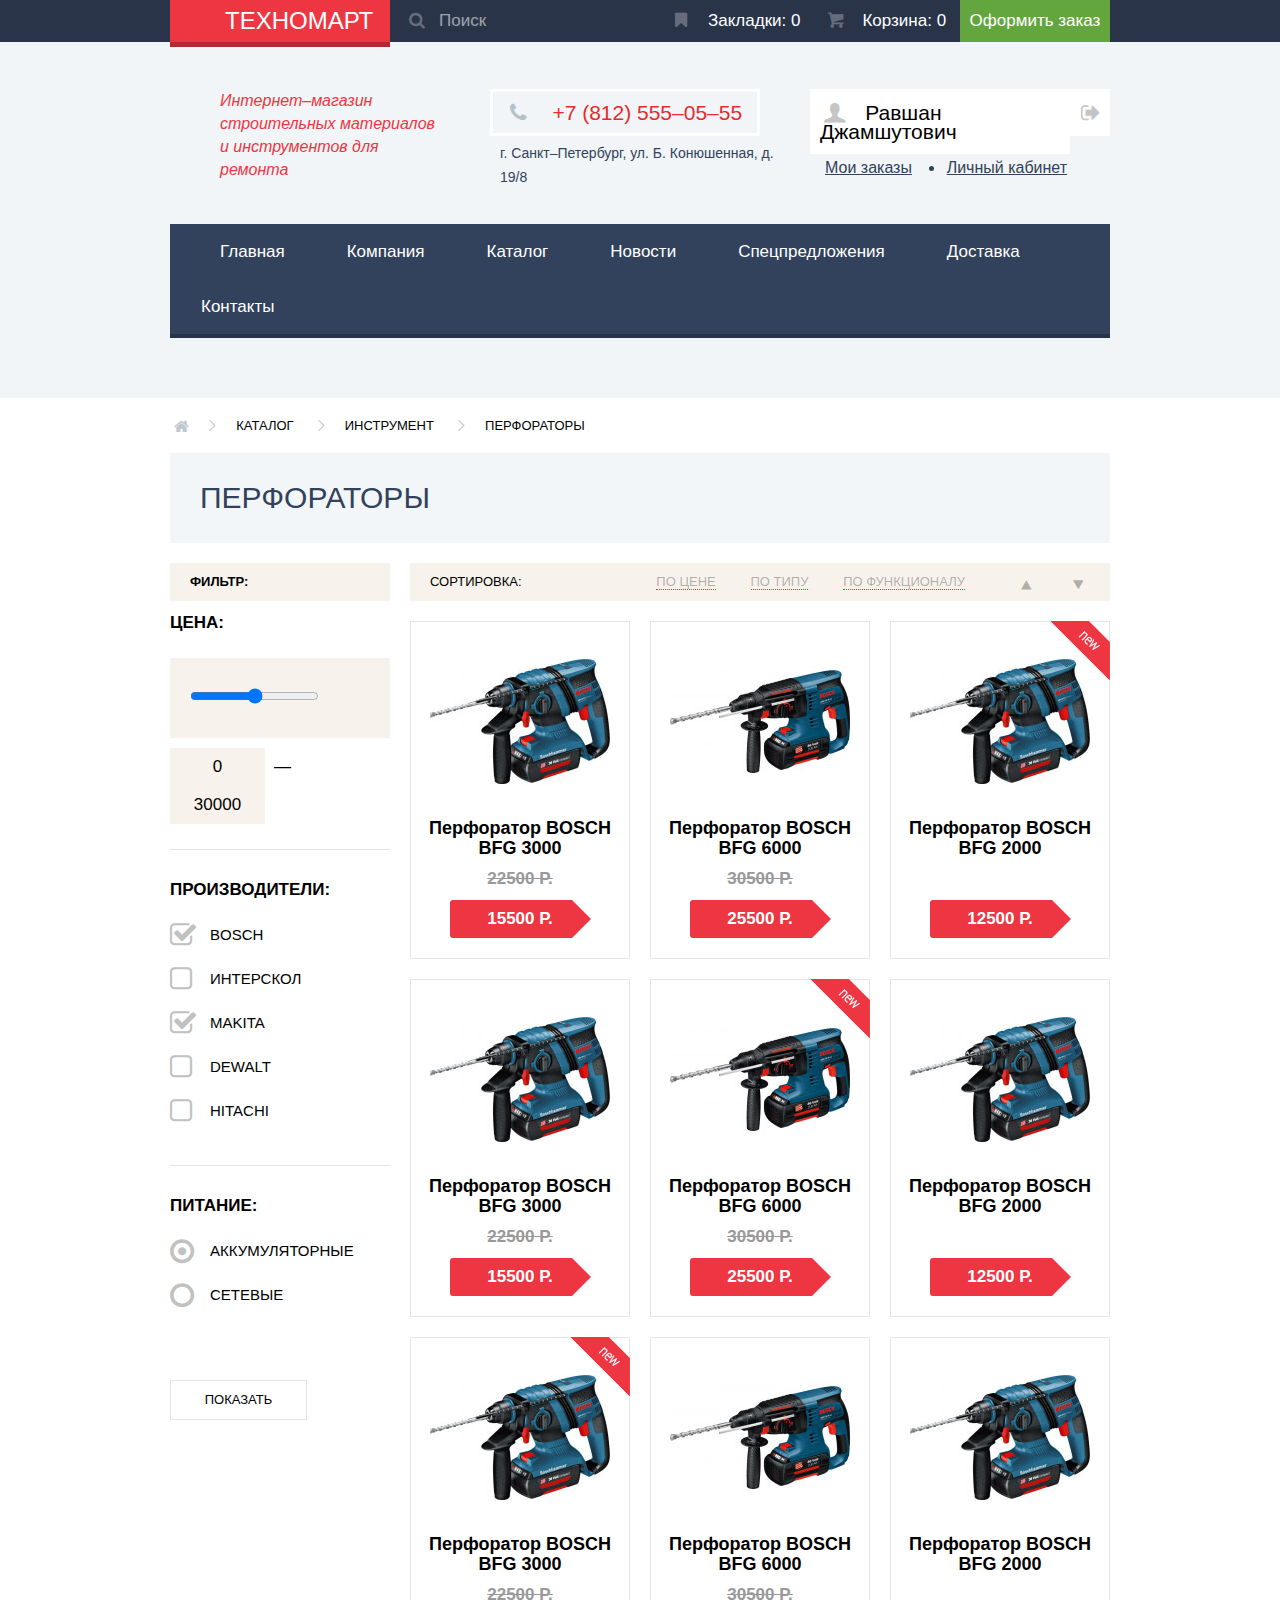
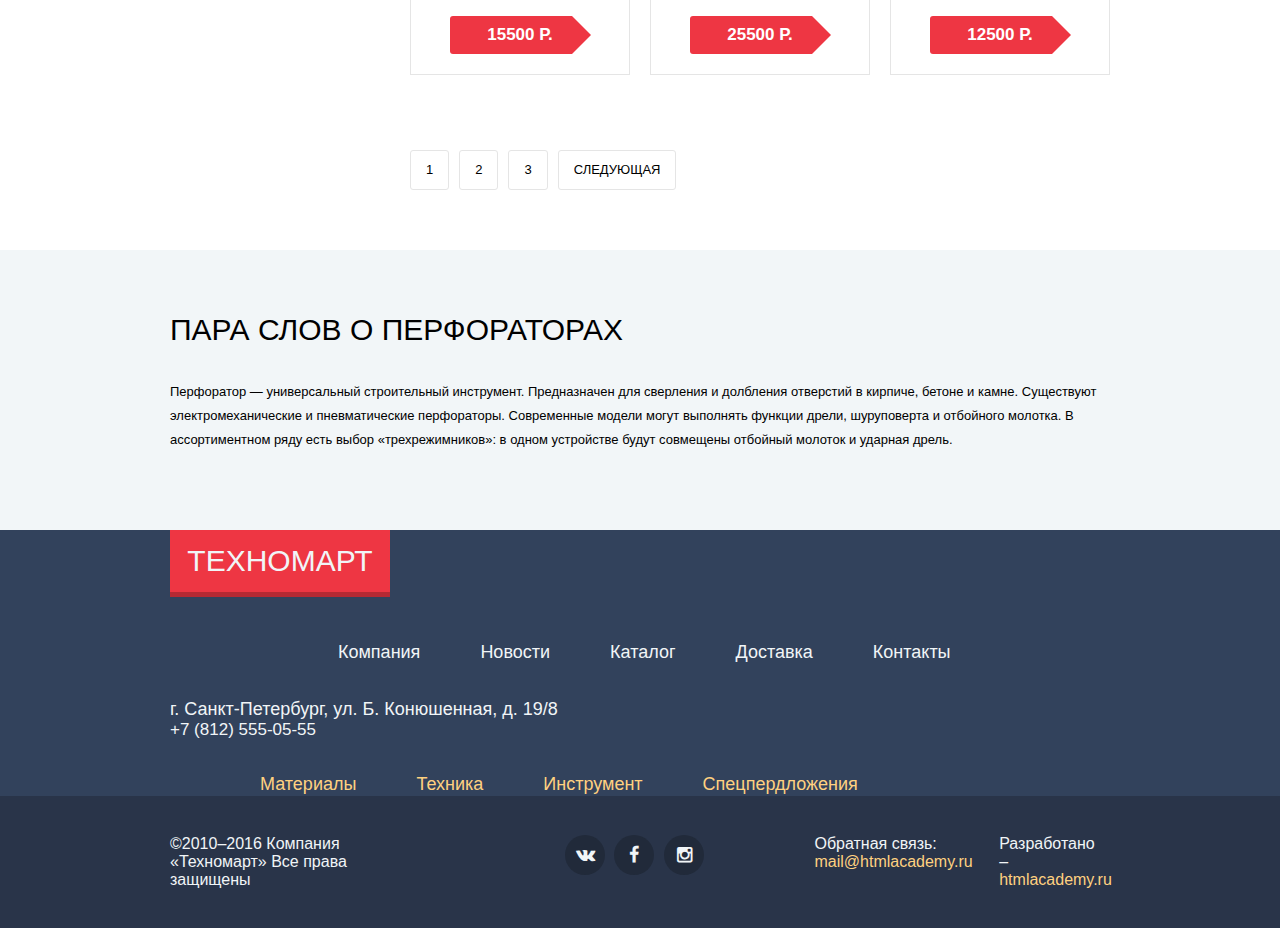
==== commit a4609783: "Дооформил" ====
--- a/catalog.html
+++ b/catalog.html
@@ -14,21 +14,24 @@
 			
            <ul class="top-bar">
             <li class="top-logo"><!--
-            --><a href="#" class="logo">ТЕХНОМАРТ</a>
+            --><a href="index.html" class="logo">ТЕХНОМАРТ</a>
             </li><!--
           --><li class="top-search">
+              <span class="icon-search"></span>
               <form action="get">
                 <input type="text" name="top-search" placeholder="Поиск">
               </form>
             </li><!--
            --><li class="top-bookmark">
               <a href="#">
+                <span class="icon-bookmark"></span>
                 <span>Закладки:</span>
                 <span class="bookmark-value">0</span>
               </a><!--
           --></li><!--
           --><li class="top-cart"><!--
             --><a href="#">
+                <span class="icon-basket"></span>
                 <span>Корзина:</span>
                 <span class="cart-value">0</span>
               </a><!--
@@ -44,18 +47,23 @@
 				<div class="wrapper-center">
           
           <div class="description">
-            <p>Интернет&ndash;магазин строительных материалов и инструментов для ремонта</p>
+           <p>Интернет&ndash;магазин строительных материалов и инструментов для ремонта
+          </p>
           </div><!--
-
         --><div class="header-contact">
-            <span class="tel">+7 (812) 555&#x2012;05&#x2012;55</span>
+            <span class="tel"><span class="icon-phone"></span>+7 (812) 555&#x2012;05&#x2012;55</span>
             <p>г. Санкт&ndash;Петербург, ул. Б. Конюшенная, д. 19/8</p>
           </div><!--
 
         --><div class="profile">
             <div class="user">
-              <a href="#" class="user-name">Равшан Джамшутович</a><!--
-            --><a href="#" class="logout"></a><!--
+              <a href="#" class="user-name">
+                <span class="icon-user"></span>
+                Равшан Джамшутович
+              </a><!--
+            --><a href="#" class="logout">
+                <span class="icon-logout"></span>
+              </a><!--
           --></div>
             <ul>
               <li><a href="#">Мои заказы</a></li>
@@ -82,10 +90,10 @@
     <div class="wrapper-center">
             
       <ul class="breadcrumbs">
-        <li><a class="home" href="index.html">*HOME*</a></li><!--
-      --><li><a href="catalog.html">КАТАЛОГ</a></li><!--
-      --><li><a href="#">ИНСТРУМЕНТ</a></li><!--
-      --><li><a>ПЕРФОРАТОРЫ</a></li>
+        <li><a class="home" href="index.html"><span class="icon-home"></span>Главная</a></li><!--
+      --><li><a href="catalog.html"><span class="icon-right"></span>КАТАЛОГ</a></li><!--
+      --><li><a href="#"><span class="icon-right"></span>ИНСТРУМЕНТ</a></li><!--
+      --><li><a><span class="icon-right"></span>ПЕРФОРАТОРЫ</a></li>
       </ul>
 
       <div class="title-page">
@@ -102,7 +110,7 @@
             </div>
             <div class="price-value">
               <input type="text" name="min-price" value="0"><!--
-              --><span> &mdash; </span><!--
+              --><span>&mdash;</span><!--
               --><input type="text" name="max-price" value="30000"> 
             </div>
           </div>
@@ -123,7 +131,7 @@
           
           <div class="filter-power">
             <h4>ПИТАНИЕ:</h4>
-            <input type="radio" id="battery" name="filter-power" value="battery">
+            <input type="radio" id="battery" name="filter-power" value="battery" checked>
             <label for="battery">АККУМУЛЯТОРНЫЕ</label>
             <input type="radio" id="dc" name="filter-power" value="dc">
             <label for="dc">СЕТЕВЫЕ</label>
@@ -131,6 +139,7 @@
           <input type="submit" name="button" value="ПОКАЗАТЬ">
         </form>
       </section><!--
+
 
       --><section class="catalog">
         
@@ -142,8 +151,12 @@
             <li><a href="#">ПО ФУНКЦИОНАЛУ</a></li>
           </ul>
           <ul class="sort-bar-type2">
-            <li><a href="#"></a></li>
-            <li><a href="#"></a></li>
+            <li>
+              <a href="#"><span class="icon-up-dir"></span></a>
+            </li>
+            <li>
+              <a href="#"><span class="icon-down-dir"></span></a>
+            </li>
           </ul>
         </div>
         
@@ -153,8 +166,8 @@
           <span class="old-price">22500 Р.</span>
           <a href="#" class="price">15500 Р.</a>
           <div class="action">
-            <a href="#" class="buy button"></a>
-            <a href="#" class="bookmark button"></a>
+            <a href="#" class="buy button">КУПИТЬ</a>
+            <a href="#" class="bookmark button">В ЗАКЛАДКИ</a>
           </div>
         </article><!--
 
@@ -164,21 +177,21 @@
           <span class="old-price">30500 Р.</span>
           <a href="#" class="price">25500 Р.</a>
           <div class="action">
-            <a href="#" class="buy button"></a>
-            <a href="#" class="bookmark button"></a>
-          </div>
-        </article><!--
-
-      --><article class="catalog-item 
-         catalog-new">
-          <div class="new-item"></div>
-          <div class="action">
-            <a href="#" class="buy button"></a>
-            <a href="#" class="bookmark button"></a>
-          </div>
+            <a href="#" class="buy button">КУПИТЬ</a>
+            <a href="#" class="bookmark button">В ЗАКЛАДКИ</a>
+          </div>
+        </article><!--
+
+      --><article class="catalog-item">
+          <div class="flag-new"></div>
+          <img src="img/bosch3000.jpg" width="180" height="160" alt="Перфоратор BOSCH BFG 3000">
           <h1>Перфоратор BOSCH BFG 2000</h1>
-          <span class="old-price">30500 Р.</span>
+          <span class="old-price old-price-cancel">30500 Р.</span>
           <a href="#" class="price">12500 Р.</a>
+          <div class="action">
+            <a href="#" class="buy button">КУПИТЬ</a>
+            <a href="#" class="bookmark button">В ЗАКЛАДКИ</a>
+          </div>
         </article><!--
 
       --><article class="catalog-item">
@@ -187,42 +200,43 @@
           <span class="old-price">22500 Р.</span>
           <a href="#" class="price">15500 Р.</a>
           <div class="action">
-            <a href="#" class="buy button"></a>
-            <a href="#" class="bookmark button"></a>
-          </div>
-        </article><!--
-
-      --><article class="catalog-item">
+            <a href="#" class="buy button">КУПИТЬ</a>
+            <a href="#" class="bookmark button">В ЗАКЛАДКИ</a>
+          </div>
+        </article><!--
+
+      --><article class="catalog-item">
+          <div class="flag-new"></div>
           <img src="img/bosch6000.jpg" width="180" height="160" alt="Перфоратор BOSCH BFG 6000">
           <h1>Перфоратор BOSCH BFG 6000</h1>
           <span class="old-price">30500 Р.</span>
           <a href="#" class="price">25500 Р.</a>
           <div class="action">
-            <a href="#" class="buy button"></a>
-            <a href="#" class="bookmark button"></a>
+            <a href="#" class="buy button">КУПИТЬ</a>
+            <a href="#" class="bookmark button">В ЗАКЛАДКИ</a>
           </div>
         </article><!--
 
       --><article class="catalog-item">
           <img src="img/bosch3000.jpg" width="180" height="160" alt="Перфоратор BOSCH BFG 3000">
           <h1>Перфоратор BOSCH BFG 2000</h1>
-          <span class="old-price">30500 Р.</span>
+          <span class="old-price old-price-cancel">30500 Р.</span>
           <a href="#" class="price">12500 Р.</a>
           <div class="action">
-            <a href="#" class="buy button"></a>
-            <a href="#" class="bookmark button"></a>
-          </div>
-        </article><!--
-
-      --><article class="catalog-item">
-          <div class="new-item"></div>
+            <a href="#" class="buy button">КУПИТЬ</a>
+            <a href="#" class="bookmark button">В ЗАКЛАДКИ</a>
+          </div>
+        </article><!--
+
+      --><article class="catalog-item">
+          <div class="flag-new"></div>
           <img src="img/bosch3000.jpg" width="180" height="160" alt="Перфоратор BOSCH BFG 3000">
           <h1>Перфоратор BOSCH BFG 3000</h1>
           <span class="old-price">22500 Р.</span>
           <a href="#" class="price">15500 Р.</a>
           <div class="action">
-            <a href="#" class="buy button"></a>
-            <a href="#" class="bookmark button"></a>
+            <a href="#" class="buy button">КУПИТЬ</a>
+            <a href="#" class="bookmark button">В ЗАКЛАДКИ</a>
           </div>
         </article><!--
 
@@ -231,16 +245,20 @@
           <h1>Перфоратор BOSCH BFG 6000</h1>
           <span class="old-price">30500 Р.</span>
           <a href="#" class="price">25500 Р.</a>
+          <div class="action">
+            <a href="#" class="buy button">КУПИТЬ</a>
+            <a href="#" class="bookmark button">В ЗАКЛАДКИ</a>
+          </div>
         </article><!--
 
       --><article class="catalog-item">
           <img src="img/bosch3000.jpg" width="180" height="160" alt="Перфоратор BOSCH BFG 3000">
           <h1>Перфоратор BOSCH BFG 2000</h1>
-          <span class="old-price">30500 Р.</span>
+          <span class="old-price old-price-cancel">30500 Р.</span>
           <a href="#" class="price">12500 Р.</a>
           <div class="action">
-            <a href="#" class="buy button"></a>
-            <a href="#" class="bookmark button"></a>
+            <a href="#" class="buy button">КУПИТЬ</a>
+            <a href="#" class="bookmark button">В ЗАКЛАДКИ</a>
           </div>
         </article><!--
 
@@ -299,9 +317,9 @@
             </span>
           </div>        
           <div class="social">
-            <a href="#" class="vk">Вконтакте</a>
-            <a href="#" class="fb">Facebook</a>
-            <a href="#" class="ig">Instagramm</a>
+            <a href="#" class="vk">Вконтакте <span class="icon-vk"></span></a>
+            <a href="#" class="fb">Facebook<span class="icon-facebook"></span></a>
+            <a href="#" class="ig">Instagramm<span class="icon-instagramm"></span></a>
           </div>
           <div class="feedback">
             <div class="feedback-mail">
--- a/css/style.css
+++ b/css/style.css
@@ -1,17 +1,73 @@
 body {
-  font-size: 13px;
-  line-height: 24px;
+  font-size: 17px;
+  line-height: 18px;
   color: #000000;
   font-weight: normal;
-  font-family: PT Sans, sans-serif;
-}
+  font-family: "Cuprum", "Arial", sans-serif;
+}
+
+@font-face {
+  font-weight: normal;
+  font-style: normal;
+
+  font-family: "symbols-technomart";
+  src: url("../fonts/symbols-technomart.woff") format("woff"),
+       url("../fonts/symbols-technomart.woff2") format("woff2");
+}
+
+[class^="icon-"]::before,
+[class*=" icon-"]::before {
+  display: inline-block;
+  width: 1em;
+  margin-right: 0.2em;
+  margin-left: 0.2em;
+
+  font-weight: normal;
+  line-height: 1em;
+  font-family: "symbols-technomart";
+  text-align: center;
+  text-transform: none;
+  text-decoration: inherit;
+  font-style: normal;
+  font-variant: normal;
+
+  speak: none;
+}
+
+.icon-left::before { content: "\3c"; } /* "&lt;" */
+.icon-right::before { content: "\3e"; } /* "&gt;" */
+.icon-basket::before { content: "\62"; } /* "b" */
+.icon-facebook::before { content: "\66"; } /* "f" */
+.icon-twitter::before { content: "\74"; } /* "t" */
+.icon-vk::before { content: "\76"; } /* "v" */
+.icon-up::before { content: "\2c4"; } /* "˄" */
+.icon-down::before { content: "\2c5"; } /* "˅" */
+.icon-left-big::before { content: "\2190"; } /* "←" */
+.icon-right-big::before { content: "\2192"; } /* "→" */
+.icon-login::before { content: "\2386"; } /* "⎆" */
+.icon-logout::before { content: "\241b"; } /* "␛" */
+.icon-up-dir::before { content: "\25b2"; } /* "▲" */
+.icon-down-dir::before { content: "\25bc"; } /* "▼" */
+.icon-circle::before { content: "\25cb"; } /* "○" */
+.icon-circle-dot::before { content: "\25cf"; } /* "●" */
+.icon-star::before { content: "\2605"; } /* "★" */
+.icon-check-off::before { content: "\2610"; } /* "☐" */
+.icon-check-on::before { content: "\2611"; } /* "☑" */
+.icon-youtube::before { content: "\f39e"; } /* "" */
+.icon-home::before { content: "🏠"; } /* "\1f3e0" */
+.icon-user::before { content: "👨"; } /* "\1f468" */
+.icon-phone::before { content: "📞"; } /* "\1f4de" */
+.icon-instagramm::before { content: "📷"; } /* "\1f4f7" */
+.icon-search::before { content: "🔍"; } /* "\1f50d" */
+.icon-bookmark::before { content: "🔖"; } /* "\1f516" */
+
 
 h1 {
   font-size: 18px;
   line-height: 20px;
   color: #000000;
   font-weight: bold;
-  font-family: PT Sans, sans-serif;
+  font-family: "PT Sans", "Arial", sans-serif;
 }
 
 h2 {
@@ -19,7 +75,7 @@
   line-height: 30px;
   color: #ffffff;
   font-weight: bold;
-  font-family: Cuprum, sans-serif;
+  font-family: Cuprum, "Arial", sans-serif;
 }
 
 ul {
@@ -65,7 +121,7 @@
   position: absolute;
   width: 220px;
   padding: 9px 55px;
-  font-family: Cuprum;
+  font-family: Cuprum, "Arial", sans-serif;
   font-size: 24px;
   line-height: 24px;
   text-align: center;
@@ -73,7 +129,12 @@
   background-color: #ee3643;
 }
 
+.logo:hover {
+  background-color: #ca2c37;
+}
+
 .top-search {
+  position: relative;
   margin-left: 220px;
 }
 
@@ -82,20 +143,38 @@
   width: 270px;
   padding: 12px;
   padding-left: 49px;
-  font-family: Cuprum;
+  font-family: Cuprum,"Arial", sans-serif;
   font-size: 17px;
   line-height: 18px;
   color: #ffffff;
   border: none;
-  background: url(../img/icon-search.png) no-repeat 15px 12px;
-}
-
-.top-bookmark {
-  background: url(/img/icon-bookmark.png) no-repeat 17px 12px;
-}
-
-.top-cart {
-  background: url(/img/icon-cart.png) no-repeat 17px 12px;
+  background-color: #293449;
+}
+
+.icon-search {
+  position: absolute;
+  top: 12px;
+  left: 15px;
+  font-size: 17px;
+  line-height: 18px;
+  color: rgba(255,255,255,0.3);
+}
+
+.top-search:hover span {
+  color: rgba(255,255,255,1);
+}
+
+.top-search:focus .icon-search {
+  color: #ee3643;
+}
+
+.top-search input:hover {
+  background: #212a3a
+}
+
+.top-search input:focus {
+  color: #000000;
+  background: #ffffff;
 }
 
 .top-bookmark a,
@@ -103,22 +182,51 @@
   box-sizing: border-box;
   width: 150px;
   padding: 12px 0px;
-  padding-left: 40px;
-  font-family: Cuprum;
+  font-family: Cuprum, "Arial", sans-serif;
   font-size: 17px;
   line-height: 18px;
   text-align: center;
+}
+
+.icon-bookmark,
+.icon-basket {
+  margin-right: 10px;
+  color: rgba(255,255,255, 0.3)
+}
+
+.top-bookmark:hover,
+.top-cart:hover {
+  background: #212a3a;
+}
+
+.top-bookmark:hover span,
+.top-cart:hover span {
+  color: rgba(255,255,255,1);
+}
+
+.top-bookmark:active span,
+.top-cart:active span{
+    color: rgba(255,255,255,0.6);
 }
 
 .top-buy a{
   box-sizing: border-box;
   width: 150px;
   padding: 12px 0px;
-  font-family: Cuprum;
+  font-family: Cuprum, "Arial", sans-serif;
   font-size: 17px;
   line-height: 18px;
   text-align: center;
-  background-color: #63a63e;
+  background: #63a63e;
+}
+
+.top-buy a:hover {
+  background: #5fbb2d
+}
+
+.top-buy a:active {
+  color: rgba(255,255,255,0.5);
+  background: #518534;
 }
 
 .header-sub {
@@ -136,7 +244,7 @@
 
 .description p {
   margin: 0px;
-  font-family: Cuprum;
+  font-family: "Cuprum", "Arial",  sans-serif;
   font-style: italic;
   font-size: 16px;
   line-height: 23px;
@@ -147,8 +255,8 @@
   box-sizing: border-box;
   display: inline-block;
   vertical-align: top;
-  width: 300px;
-  padding: 42px 0px 35px 0px;
+  width: 320px;
+  padding: 42px 0px 30px 0px;
   color: #32425c;
 }
 
@@ -158,49 +266,57 @@
   vertical-align: top;
   width: 270px;
   padding: 10px;
-  padding-left: 60px;
-  font-family: Cuprum;
+  padding-left: 10px;
+  font-family: "Cuprum", "Arial",  sans-serif;
   font-size: 21px;
   line-height: 18px;
   border: 3px solid #ffffff;
   color: #e9292a;
-  background: url(../img/icon-phone.png) no-repeat 15px 10px;
+}
+
+.icon-phone {
+  margin-right: 20px;
+  color: #b7bfc8;
 }
 
 .header-contact p {
   margin: 0px;
   padding: 5px 10px;
-  font-family: Cuprum;
+  font-family: "Cuprum", "Arial",  sans-serif;
   font-size: 14px;
   line-height: 24px;
   color: #32425c;
 }
 
-
 .register {
   box-sizing: border-box;
   display: inline-block;
   vertical-align: top;
-  width: 320px;
-  padding: 42px 0px 66px 0px; 
+  width: 300px;
+  padding: 42px 0px 42px 0px; 
   text-align: right;
 }
 
 .register a {
   box-sizing: border-box;
   display: inline-block;
-  font-family: Cuprum;
+  font-family: "Cuprum", "Arial",  sans-serif;
   font-size: 21px;
   line-height: 18px;
+  text-align: center;
   color: #000000;
   background-color: #ffffff;
 }
 
 .login {
+  width: 121px;
   padding-top: 14px;
-  padding-bottom: 14px;
-  padding-left: 48px;
-  padding-right: 27px
+  padding-bottom: 14px;  
+}
+
+.icon-login {
+  margin-right: 10px;
+  color: #c5c5c5;
 }
 
 .reg {
@@ -208,6 +324,24 @@
   padding: 14px 25px;
 }
 
+.login:hover,
+.reg:hover {
+  color: #ee3643;
+}
+
+.login:hover .icon-login {
+  color: #32425c;
+}
+
+.login:active,
+.reg:active {
+  color: rgba(0,0,0,0.3);
+}
+
+.login:active .icon-login {
+  color: rgba(0,0,0,0.3);
+}
+
 .header-menu ul {
   background-color: #32425c; 
   border-bottom: 4px solid #293449;
@@ -220,7 +354,7 @@
 .header-menu a {
   display: block;
   padding: 19px 31px;
-  font-family: Cuprum;
+  font-family: "Cuprum", "Arial",  sans-serif;
   font-size: 17px;
   line-height: 17px;
   color: #ffffff;
@@ -230,11 +364,21 @@
   padding-left: 50px;
 }
 
+.header-menu a:hover {
+  background: #293449;
+}
+
+.header-menu a:active {
+  color: rgba(255,255,255,0.5);
+  background: #293449;
+}
+
 .promo {
   padding-top: 60px;
 }
 
 .promo-item {
+  position: relative;
   box-sizing: border-box;
   display: inline-block; 
   width: 300px;
@@ -245,6 +389,17 @@
   padding-bottom: 20px;
 }
 
+.promo-item .flag-new {
+  position: absolute;
+  top: 0px;
+  right: 0px;
+  width: 60px;
+  height: 60px;
+  overflow: hidden;
+  z-index: 20;
+  background: url(../img/new-flag.png) no-repeat top right;
+}
+
 .promo-item h2 {
   margin: 0px;
   margin-left: -2px;
@@ -260,12 +415,20 @@
   display: inline-block;
   vertical-align: top;
   padding: 10px 24px;
-  font-family: Cuprum;
+  font-family: "Cuprum", "Arial",  sans-serif;
   font-size: 14px;
   line-height: 18px;
   color: #ffffff;
   background-color: rgba(0, 0, 0, 0.1);
   border-radius: 3px;
+}
+
+.promo-item a:hover {
+  background: #cccccc;
+}
+
+.promo-item a:active {
+  background: #b2b2b2;
 }
 
 .promo-slider {
@@ -283,29 +446,58 @@
 .slider-header h2 {
   margin: 0px;
   margin-bottom: 10px;
-  font-family: Cuprum;
+  font-family: "Cuprum", "Arial",  sans-serif;
   font-size: 36px;
   line-height: 30px;
 }
 
 .slider-header span {
-  font-family: PT Sans;
+  font-family: "PT Sans", "Arial",  sans-serif;
   font-size: 18px;
   line-height: 24px;
   color: #ffffff;
 }
 
+.promo-slider .icon-left {
+  position: absolute;
+  top: 120px;
+  left: 0px;
+  font-size: 45px;
+  color: #ffffff;
+}
+
+.promo-slider .icon-left:hover,
+.promo-slider .icon-right:hover{
+  cursor: pointer;
+}
+
+.promo-slider .icon-right {
+  position: absolute;
+  top: 120px;
+  right: -15px;
+  font-size: 45px;
+  color: #ffffff;
+}
+
 .promo-slider a {
   display: inline-block;
   vertical-align: top;
   position: absolute;
   bottom: 22px;
   padding: 7px 45px 7px 50px;
-  font-family: Cuprum;
+  font-family: "Cuprum", "Arial",  sans-serif;
   font-size: 14px;
   line-height: 18px;
   color: #ffffff;
   background-color: #ee3643;
+}
+
+.promo-slider a:hover {
+  background: #ca2c37;
+}
+
+.promo-slider a:active {
+  background: #ba2732;
 }
 
 .promo-materials {
@@ -346,6 +538,7 @@
   margin: 0px;
   font-size: 30px;
   line-height: 30px;
+  font-weight: normal;
   color: #32425c;
 }
 
@@ -364,6 +557,14 @@
   color: #ffffff;
   border-radius: 3px;
   background-color: #ee3643;
+}
+
+.popular-catalog a:hover {
+  background: #ca2c37;
+}
+
+.popular-catalog a:active {
+  background: #ba2732;
 }
 
 .popular-item {
@@ -386,7 +587,7 @@
 
 .popular-item h1 {
   padding: 0px 30px;
-  font-family: PT Sans;
+  font-family: "PT Sans", "Arial",  sans-serif;
   font-size: 18px;
   line-height: 20px;
   margin-bottom: 7px;
@@ -395,13 +596,15 @@
 .old-price {
   display: block;
   margin-bottom: 12px;
+  font-family: "PT Sans", "Arial",  sans-serif;;
   font-size: 17px;
   line-height: 18px;
+  font-weight: bold;
   text-decoration: line-through;
   color: #999999;
 }
 
-.popular-new .old-price {
+.old-price-cancel {
   visibility: hidden;
 }
 
@@ -412,7 +615,7 @@
   vertical-align: top;
   width: 140px;
   padding: 10px 35px ;
-  font-family: PT Sans;
+  font-family: "PT Sans", "Arial",  sans-serif;
   font-weight: bold;
   font-size: 17px;
   line-height: 18px;
@@ -440,37 +643,73 @@
   height: 60px;
   overflow: hidden;
   z-index: 20;
-  background: url(/img/new-flag.png) no-repeat top right;
-}
-
-/*
+  background: url(../img/new-flag.png) no-repeat top right;
+}
+
 .action {
-    position: absolute;
-    top: 0px;
-    left: 0px;
-    width: 218px;
-    height: 88px;
-    padding: 40px 0px;
-    background-color: rgba(255,255,255,0.9);
-    z-index: 10;
-}
-*/
-
-/*
-.action .button {
-    display: block;
-    width: 135px;
-    margin: 0px auto;
-    margin-bottom:7px;
-    padding: 8px 0px;
-    font-family: Cuprum;
-    font-size: 14px;
-    line-height:18px;
-    text-decoration:none;
-    border: 3px solid #63a63e;
-    border-radius:3px;
-}
-*/
+  display: none;
+  position: absolute;
+  top: 0px;
+  left: 0px;
+  width: 218px;
+  height: 100px;
+  padding: 40px 0px;
+  background-color: #ffffff;
+  z-index: 10;
+}
+
+.button {
+  box-sizing: border-box;
+  display: block;
+  width: 135px;
+  margin: 0px auto;
+  margin-bottom:7px;
+  padding: 7px 0px;
+  font-family: "Cuprum", "Arial",  sans-serif;
+  font-size: 14px;
+  line-height:18px;
+  text-align: center;
+  text-decoration:none;
+  border: 3px solid #63a63e;
+  border-radius:3px;
+}
+  
+.buy {
+  color: #ffffff;
+  border-bottom-color: #367315;
+  background: #63a63e;
+}
+
+
+.popular-item:hover,
+.catalog-item:hover {
+  box-shadow: 0 10px 25px rgba(0,0,0,0.5);
+}
+
+.popular-item:hover .action,
+.catalog-item:hover .action {
+  display: block;
+}
+
+.action .buy:hover {
+  border: 3px solid #5fbb2d;
+  border-bottom-color: #367315;
+  background: #5fbb2d; 
+}
+
+.action .buy:active {
+  background: #518534;
+  border-color: #518534;
+}
+
+.action .bookmark:hover {
+  border: 3px solid #32425c;
+}
+
+.action .bookmark:active {
+  color: #c1c6ce;
+  border: 3px solid #c1c6ce;
+}
 
 .brand {
   padding-bottom: 85px;
@@ -499,6 +738,15 @@
   margin-right: 0px;
 }
 
+.brand-banner:hover {
+  box-shadow: 0 10px 25px rgba(0,0,0,0.5);
+}
+
+.brand-banner:active {
+  box-shadow: 0 4px 10px rgba(0,0,0,0.5);
+  opacity: 0.5;
+}
+
 .service {
   padding-top: 65px;
   padding-bottom: 102px;
@@ -510,18 +758,20 @@
   margin-bottom: 35px;
   font-size: 30px;
   line-height: 24px;
+  font-weight: normal;
   color: #000000;
 }
 
 .service p {
   width: 400px;
   margin-bottom: 75px;
-  font-family: PT Sans;
+  font-family: "PT Sans", "Arial",  sans-serif;
   font-size: 13px;
   line-height: 24px;
 }
 
 .service-list {
+  position: relative;
   box-sizing: border-box;
   display: inline-block;
   vertical-align: top;
@@ -533,7 +783,7 @@
   box-sizing: border-box;
   display: block;
   padding: 15px 23px;
-  font-family: Cuprum;
+  font-family: "Cuprum", "Arial",  sans-serif;
   font-weight: bold;
   font-size: 21px;
   line-height: 30px;
@@ -543,6 +793,26 @@
   border-bottom: 1px solid #293449;
 }
 
+.list-shadow {
+  position: absolute;
+  top: -40px;
+  right: 0px;
+  z-index: 10;
+  width: 10px;
+  height: 250px;
+  background: url(../img/list-shadow.png) no-repeat;
+}
+
+.service-item a:hover {
+  background: #293449;
+}
+
+.service-item a.selected {
+  color: #32425c;
+  background: #ffffff;
+  border-color: #ffffff;
+}
+
 .service-description, 
 .guarantee-description,
 .credit-description {
@@ -552,6 +822,8 @@
 }
 
 .service-description h2 {
+  font-size: 36px;
+  line-height: 24px;
   color: #32425c;
 }
 
@@ -595,6 +867,8 @@
 
 .about h2 {
   margin-bottom: 36px;
+  font-size: 30px;
+  line-height: 30px;
   font-weight: normal;
   color: #000000;
 } 
@@ -602,7 +876,7 @@
 .about-company p {
   width: 518px;
   margin-top: 30px;
-  font-family: PT Sans;
+  font-family: "PT Sans", "Arial",  sans-serif;
   font-size: 13px;
   line-height: 24px;
 }
@@ -617,7 +891,7 @@
 
 .about-delivery li {
   padding-bottom: 30px;
-  font-family: Cuprum;
+  font-family: "Cuprum", "Arial",  sans-serif;
   font-size: 18px;
   line-height: 20px;
 }
@@ -626,7 +900,7 @@
   box-sizing: border-box;
   display: inline-block;
   padding: 10px 40px;
-  font-family: Cuprum;
+  font-family: "Cuprum", "Arial",  sans-serif;
   font-size: 14px;
   line-height: 18px;
   color: #ffffff;
@@ -634,6 +908,16 @@
   background-color: #ee3643;
 }
 
+.about-company a:hover,
+.about-contact-mail:hover {
+  background: #ca2c37;
+}
+
+.about-company a:active,
+.about-contact-mail:active {
+  background: #ba2732;
+}
+
 .about-contact { 
   width: 300px;
   margin-right: 0px;
@@ -641,6 +925,11 @@
 
 .about-contact p {
   margin-bottom: 35px;
+  width: 180px;
+  font-family: "PT Sans" , "Arial",  sans-serif;
+  font-size: 13px;
+  line-height: 24px;
+  font-weight: normal;
 }
 
 .about-contact img {
@@ -654,7 +943,7 @@
   display: inline-block;
   width: 100%;
   padding: 10px;
-  font-family: Cuprum;
+  font-family: "Cuprum", "Arial",  sans-serif;
   font-size: 14px;
   line-height: 18px;
   text-align: center;
@@ -689,7 +978,7 @@
   vertical-align: top;
   width: 220px;
   padding: 16px;
-  font-family: Cuprum;
+  font-family: "Cuprum", "Arial",  sans-serif;
   font-size: 30px;
   line-height: 30px;
   text-align: center;
@@ -703,10 +992,12 @@
 }
 
 .footer-menu a {
-  font-family: Cuprum;
+  font-family: "Cuprum", "Arial",  sans-serif;
   font-size: 18px;
-  line-height: 18px;
-}
+  line-height: 24px;
+}
+
+
 
 .footer-menu li,
 .footer-submenu li{
@@ -724,7 +1015,7 @@
 
 .footer-address p {
   margin: 0px;
-  font-family: Cuprum;
+  font-family: "Cuprum", "Arial",  sans-serif;
   font-size: 18px;
   line-height: 24px;
 }
@@ -735,9 +1026,21 @@
 }
 
 .footer-submenu a {
-  font-family: Cuprum;
+  font-family: "Cuprum", "Arial",  sans-serif;
   font-size: 18px;
+  line-height: 24px;
   color: #ffd180;
+}
+
+.footer-menu a:hover,
+.footer-submenu a:hover{
+  text-decoration: underline;
+}
+
+.footer-menu a:active,
+.footer-submenu a:active {
+  opacity: 0.5;
+  text-decoration: none;
 }
 
 .footer-bottom {
@@ -755,7 +1058,7 @@
 .copyright {
   width: 230px;
   margin-right: 160px;
-  font-family: Cuprum;
+  font-family: "Cuprum", "Arial",  sans-serif;
   font-size: 16px;
   line-height: 18px;
 }
@@ -765,44 +1068,32 @@
   margin-right: 100px;
 }
 
-.vk {
+.social a {
   display: inline-block;
   vertical-align: top;
   width: 40px;
   height: 40px;
   margin-right: 5px;
   font-size: 0px;
+  text-align: center;
   border-radius: 50%; 
-  background: #212a3a  url(../img/icon-vk.png) no-repeat 50% 50%;
-}
-
-.fb {
-  display: inline-block;
-  vertical-align: top;
-  width: 40px;
-  height: 40px;
-  margin-right: 5px;
-  font-size: 0px;
-  border-radius: 50%; 
-  background:#212a3a  url(../img/icon-facebook.png) no-repeat 50% 50%;
-}
-
-.ig {
-  display: inline-block;
-  vertical-align: top;
-  width: 40px;
-  height: 40px;
-  margin-right: 5px;
-  font-size: 0px;
-  border-radius: 50%; 
-  background: #212a3a  url(../img/icon-instagramm.png) no-repeat 50% 50%;
-}
+  background: #212a3a;
+}
+
+.social a:hover {
+  background: #ee3643;
+}
+
+.social span {
+  font-size: 18px;
+  line-height: 40px;
+} 
 
 .feedback-mail,
 .feedback-dev {
   display: inline-block;
   vertical-align: top;
-  font-family: Cuprum;
+  font-family: "Cuprum", "Arial",  sans-serif;
   font-size: 16px;
   line-height: 18px;
 }
@@ -817,12 +1108,17 @@
 }
 
 .feedback a {
-  font-family: Cuprum;
+  font-family: "Cuprum", "Arial",  sans-serif;
   font-size: 16px;
   line-height: 18px;
   color: #ffd180;
 }
 
+.feedback a:active {
+  color: #ee3643;
+  text-decoration: none;
+}
+
 
 
 /*------------------------- CATALOG.HTML---------------------------*/
@@ -831,37 +1127,69 @@
 .profile {
   display: inline-block;
   vertical-align: top;
-  width: 320px;
+  width: 300px;
   padding-top: 42px;
 }
 
 .profile .user-name {
-  display: inline-block;
-  padding: 13px;
-  padding-left: 47px;
-  padding-right: 40px;
-  font-family: Cuprum;
+  box-sizing: border-box;
+  display: inline-block;
+  width: 260px;
+  padding-top: 13px;
+  padding-bottom: 13px;
+  padding-left: 10px;
+  font-family: "Cuprum", "Arial",  sans-serif;
   font-size: 21px;
   line-height: 18px;
   color: #000000;
   text-decoration: none;
-  background: #ffffff url(../img/icon-user.png) no-repeat 15px 12px;
+  background: #ffffff;
+}
+
+.icon-user {
+  margin-right: 10px;
+  color: #c5c5c5;
 }
 
 .logout {
-  display: inline-block;
-  vertical-align: top;
-  padding: 13px;
-  width: 21px;
-  height: 17px;
-  background: #ffffff url(../img/icon-logout.png) no-repeat 50% 50%;
-}
+  box-sizing: border-box;
+  display: inline-block;
+  vertical-align: top;
+  width: 40px;
+  height: 47px;
+  text-align: center;
+  background: #ffffff;
+}
+
+.icon-logout {
+  font-size: 21px;
+  line-height: 47px;
+  color: #c5c5c5;
+}
+
 .profile a {
-  font-family: Cuprum;
+  font-family: "Cuprum", "Arial",  sans-serif;
   font-size: 16px;
   line-height: 18px;
   text-decoration: underline;
   color: #32425c;
+}
+
+.user-name:hover span {
+  color: #32425c;
+}
+
+.user:active a,
+.user:active .icon-user{
+  color: rgba(0,0,0,0.3);
+}
+
+.logout:hover span {
+  color: #32425c;
+}
+
+.logout:active span {
+  color: rgba(0,0,0,0.3);
 }
 
 .profile ul {
@@ -887,6 +1215,14 @@
   border-radius: 50%;
 }
 
+.profile li a:hover {
+  color: #ee3643;
+}
+
+.profile li a:active {
+  color: rgba(50,66,92,0.3);
+}
+
 .breadcrumbs {
   padding: 18px 0px;
 }
@@ -903,24 +1239,32 @@
   width: 15px; 
   height: 18px;
   padding-left: 0px;
-  background: url(../img/icon-home.png) no-repeat ;
+}
+
+.icon-home {
+  font-size: 16px;
+  line-height: 20px;
+  color: #c1c6ce;
 }
 
 .breadcrumbs a {
   vertical-align: middle;
-  padding-left: 25px;
   padding-right: 18px;
-  font-family: PT Sans;
+  font-family: "PT Sans", "Arial",  sans-serif;
   font-size: 13px;
   line-height: 18px;
   color: #000000;
-  background: url(../img/icon-right.png) no-repeat 0% 50%;
+}
+
+.icon-right {
+  margin-right: 15px;
+  color: #c1c6ce;
 }
 
 .title-page h1 {
   margin: 0px;
   padding: 30px;
-  font-family: Cuprum;
+  font-family: "Cuprum", "Arial",  sans-serif;
   font-size: 30px;
   line-height: 30px;
   font-weight: normal;
@@ -940,7 +1284,7 @@
   margin-bottom: 7px;
   padding: 10px 20px;
   background-color: #f7f3ec;
-  font-family: PT Sans;
+  font-family: "PT Sans", "Arial",  sans-serif;
   font-size: 13px;
   line-height: 18px;
   color: #000000;
@@ -949,10 +1293,11 @@
 .filter h4 {
   margin: 0px;
   margin-bottom: 20px;
-  color: #000000;
-  font-family: PT Sans;
+  font-family: "PT Sans", "Arial",  sans-serif;
   font-size: 17px;
   line-height: 30px;
+  font-weight: bold;
+  color: #000000;
 }
 
 .price-controls {
@@ -966,11 +1311,15 @@
   border-bottom: 1px solid #e5e5e5;
 }
 
+.price-value span {
+  margin: 9px;
+}
+
 .price-value input {
-/*  display: inline-block;*/
+  display: inline-block;
   width: 95px;
   padding: 10px 0px;
-  font-family: PT Sans;
+  font-family: "PT Sans", "Arial",  sans-serif;
   font-size: 17px;
   line-height: 18px;
   text-align: center;
@@ -985,31 +1334,113 @@
   border-bottom: 1px solid #e5e5e5;
 }
 
+input[type="checkbox"],
+input[type="radio"] {
+  display: none;
+}
+
 .filter label {
-  display: inline-block;
-  width: 190px;
+  display: block;
   margin-bottom: 24px;
-  margin-left: 10px;
-  font-family: PT Sans;
+  padding-left: 40px;
+  font-family: "PT Sans", "Arial",  sans-serif;
   font-size: 15px;
   line-height: 20px;
-}
-
+  cursor: pointer;
+  position: relative;
+}
+
+input[type="checkbox"] + label:before {
+  content: "\2610";
+  position: absolute;
+  top: 0px;
+  left: 0px;
+  font-family: "symbols-technomart";
+  font-size: 28px;
+  color: #c1c1c1;
+}
+
+input[type="checkbox"] + label:hover:before {
+  content: "\2610";
+  position: absolute;
+  top: 0px;
+  left: 0px;
+  font-family: "symbols-technomart";
+  font-size: 28px;
+  color: #b5b5b5;
+}
+
+input[type="checkbox"]:checked + label:before {
+  content: "\2611";
+  position: absolute;
+  top: 0px;
+  left: 0px;
+  font-family: "symbols-technomart";
+  font-size: 28px;
+  color: #c1c1c1;
+}
+
+input[type="checkbox"]:checked + label:hover:before {
+  content: "\2611";
+  position: absolute;
+  top: 0px;
+  left: 0px;
+  font-family: "symbols-technomart";
+  font-size: 28px;
+  color: #b5b5b5;
+}
 
 .filter-power {
   margin-bottom: 75px;
 }
 
-.filter-power h4 {
-  margin: 0px;
-  margin-bottom: 20px;
-  color: #000000;
-  font-size: 17px;
-}
+input[type="radio"] + label:before {
+  content: "\25cb";
+  position: absolute;
+  top: 0px;
+  left: 0px;
+  font-family: "symbols-technomart";
+  font-size: 28px;
+  color: #c1c1c1;
+}
+
+input[type="radio"] + label:hover:before {
+  content: "\25cb";
+  position: absolute;
+  top: 0px;
+  left: 0px;
+  font-family: "symbols-technomart";
+  font-size: 28px;
+  color: #b5b5b5;
+}
+
+input[type="radio"]:checked + label:before {
+  content: "\25cf";
+  position: absolute;
+  top: 0px;
+  left: 0px;
+  font-family: "symbols-technomart";
+  font-size: 28px;
+  color: #c1c1c1;
+}
+
+input[type="radio"]:checked + label:hover:before {
+  content: "\25cf";
+  position: absolute;
+  top: 0px;
+  left: 0px;
+  font-family: "symbols-technomart";
+  font-size: 28px;
+  color: #b5b5b5;
+}
+
 
 .filter input[type="submit"] {
   width: 137px;
   padding: 10px;
+  font-family: "PT Sans", "Arial",  sans-serif;;
+  font-size: 13px;
+  line-height: 18px;
   background: #ffffff;
   border: 1px solid #e5e5e5;
 }
@@ -1026,7 +1457,7 @@
 
 .sort-bar {
   margin-bottom: 20px;
-  padding: 10px 20px;
+  padding: 10px 0px 10px 20px;
   background-color: #f7f3ec;
   line-height: 18px;
 }
@@ -1036,9 +1467,10 @@
   vertical-align: top;
   margin: 0px;
   margin-right: 130px;
-  font-family: PT Sans;
+  font-family: "PT Sans", "Arial",  sans-serif;
   font-size: 13px;
   line-height: 18px;
+  font-weight: normal;
   color: #000000;
 }
 
@@ -1054,19 +1486,53 @@
   margin-right: 30px;  
 }
 
-.sort-bar a {
-  vertical-align: top;
-  font-family: PT Sans;
+.sort-bar-type a {
+  vertical-align: top;
+  font-family: "PT Sans", "Arial",  sans-serif;
   font-size: 13px;
   line-height: 18px;
+  color: rgba(0,0,0,0.3);
+  border-bottom: 1px dotted #ee3643;
+}
+
+.sort-bar-type2 a {
+  vertical-align: top;
+  font-family: "PT Sans", "Arial",  sans-serif;
+  font-size: 13px;
+  line-height: 18px;
+  color: rgba(0,0,0,0.3);
+}
+
+.sort-bar-type a:hover {
   color: #000000;
+  border-bottom: 1px solid #ee3643;
 }
 
 .sort-bar-type2 {
   float: right;
 }
 
+.sort-bar-type2 li {
+  margin-right: 15px;
+}
+
+.sort-bar-type2 a {
+  font-size: 23px;
+  line-height: 23px;
+}
+
+.sort-bar-type2 a:hover {
+  color: #000000;
+  border-bottom: none;
+}
+
+a.sort-bar-enable {
+  color: #ee3643;
+  text-decoration: none;
+}
+
 .catalog-item {
+  position: relative;
   box-sizing: border-box;
   display: inline-block;
   vertical-align: top;
@@ -1078,20 +1544,14 @@
   text-align: center
 }
 
-.catalog-item h1 {
-  font-size: 18px;
-}
-
 .catalog-item:nth-child(4),
 .catalog-item:nth-child(7),
 .catalog-item:nth-child(10){
   margin-right: 0px;
 }
 
-
 .pages {
   margin-top: 55px;
-  
 }
 
 .pages li {
@@ -1104,7 +1564,7 @@
 .pages a {
   display: inline-block;  
   padding: 10px 15px;
-  font-family: PT Sans;
+  font-family: "PT Sans", "Arial",  sans-serif;
   font-size: 13px;
   line-height: 18px;
   color: #000000;
@@ -1112,6 +1572,20 @@
   border-radius: 3px;
 }
 
+.pages a:hover {
+  border: 1px solid #bdc6ca;
+}
+
+.pages a:active {
+  border: 1px solid #ee3643;
+}
+
+.pages a.selected {
+  color: #ffffff;
+  background: #ee3643;
+  border: 1px solid #ee3643;
+}
+
 .catalog-about {
   background-color: #f2f6f8;
   padding: 65px;
@@ -1120,7 +1594,14 @@
 .catalog-about h2 {
   margin: 0px;
   margin-bottom: 35px;
-  font-family: Cuprum;
+  font-family: "Cuprum", "Arial",  sans-serif;
   font-size: 30px;
+  font-weight: normal;
   color: #000000;
 }
+
+.catalog-about p {
+  font-family: "PT Sans", "Arial",  sans-serif;;
+  font-size: 13px;
+  line-height: 24px;
+}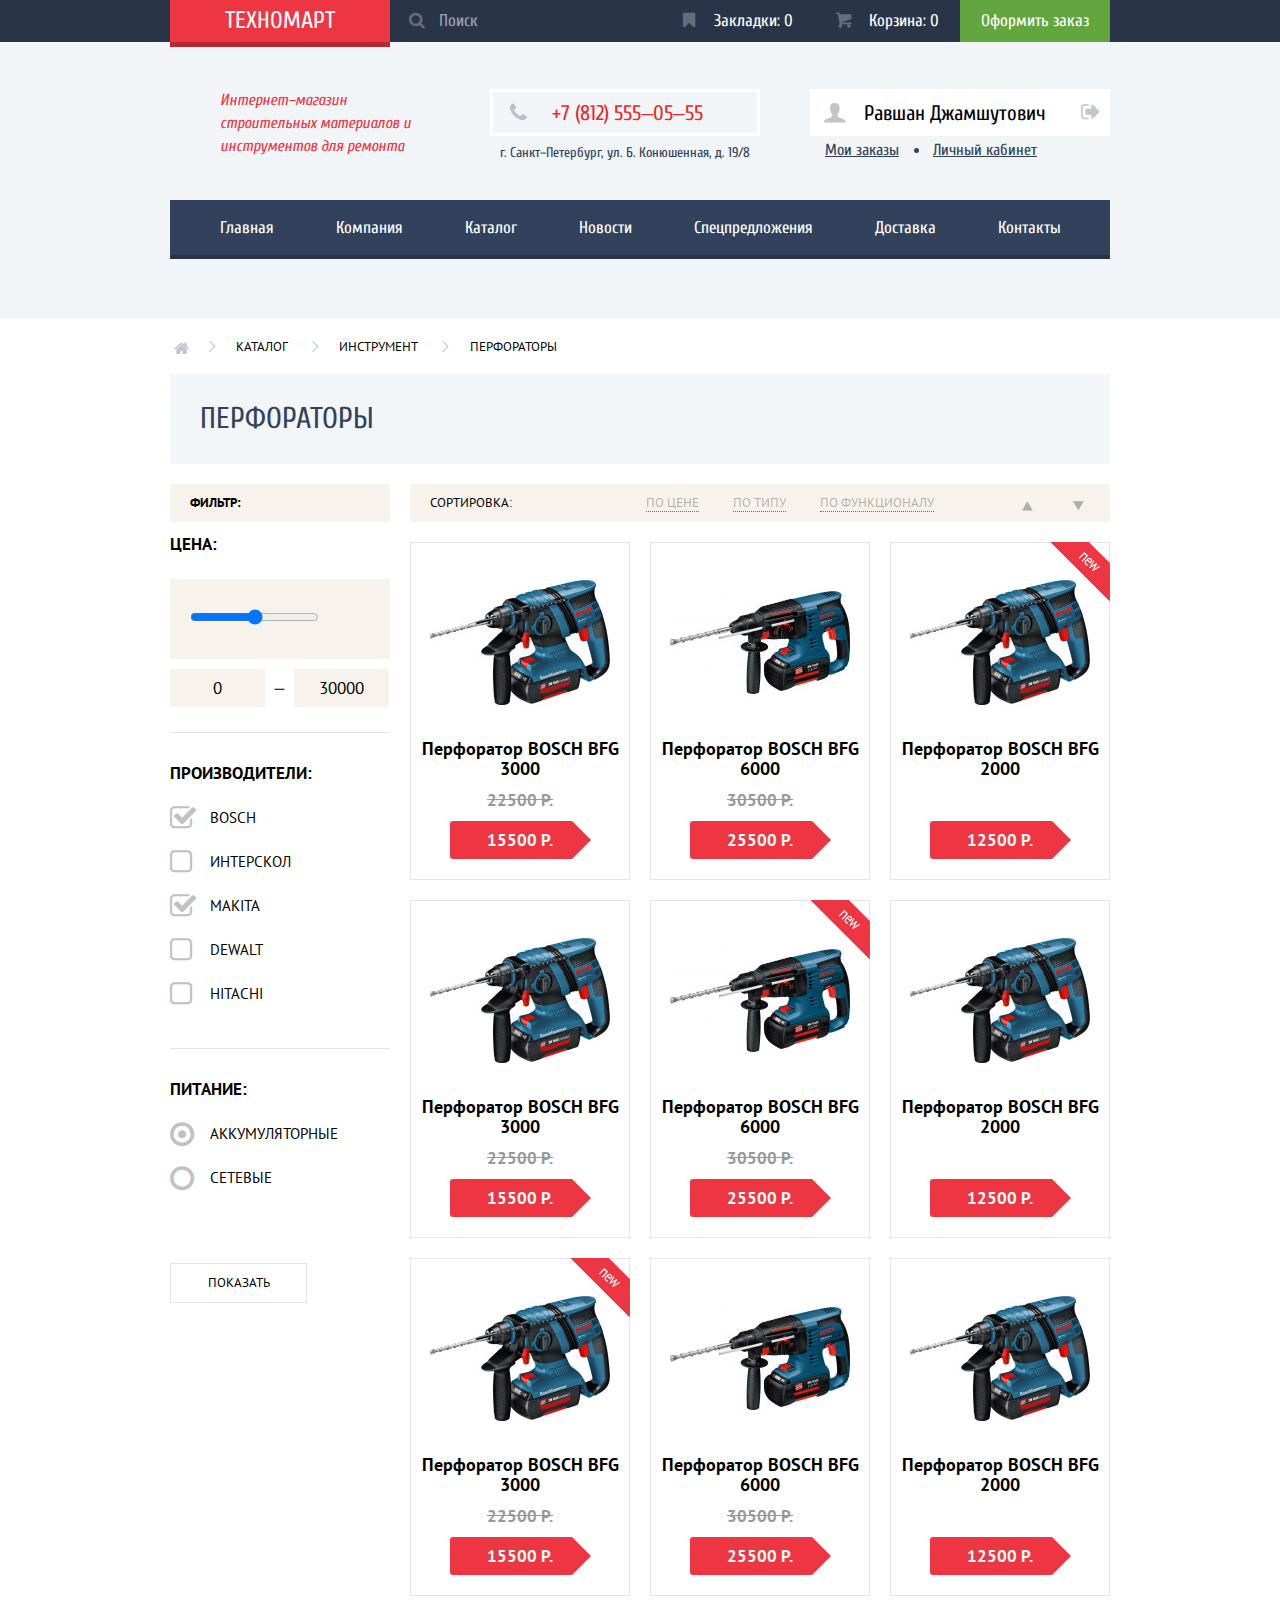
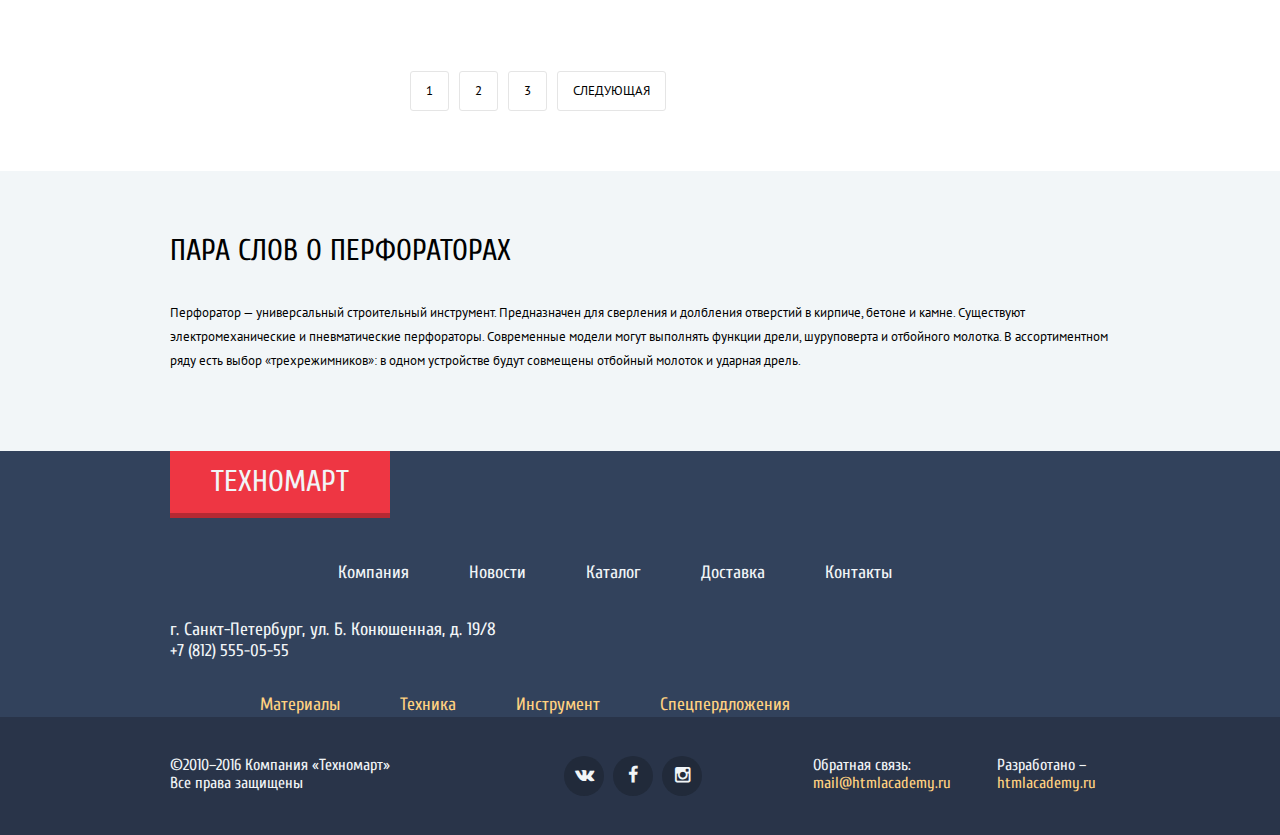
==== commit 3ae5fd38: "Подключил шрифты" ====
--- a/catalog.html
+++ b/catalog.html
@@ -3,6 +3,8 @@
   <head>
     <meta charset="UTF-8">
     <title>Техномарт Каталог</title>
+     <link href='https://fonts.googleapis.com/css?family=Cuprum:400,400italic,700,700italic&subset=latin,cyrillic' rel='stylesheet' type='text/css'>
+    <link href='https://fonts.googleapis.com/css?family=PT+Sans:400,700&subset=latin,cyrillic' rel='stylesheet' type='text/css'>
     <link rel="stylesheet" href="css/normalize.css">
     <link rel="stylesheet" href="css/style.css">
   </head>
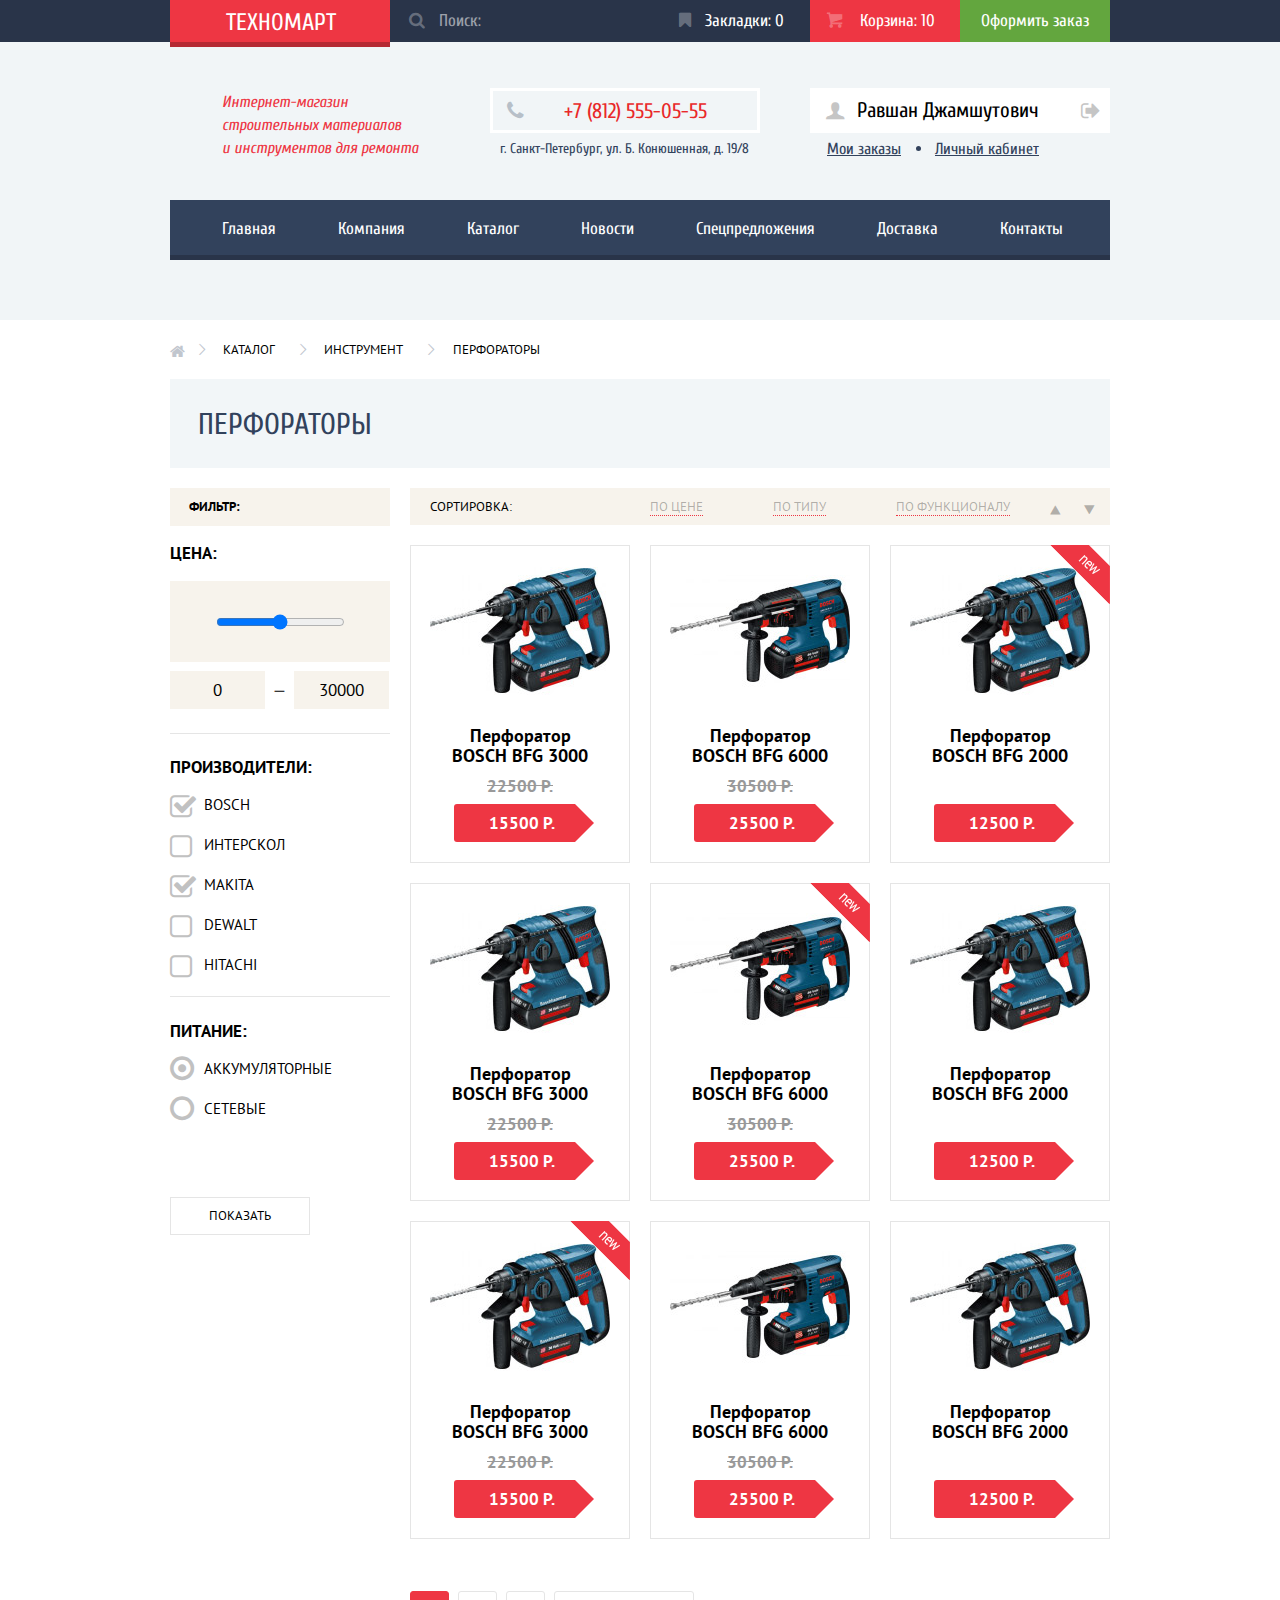
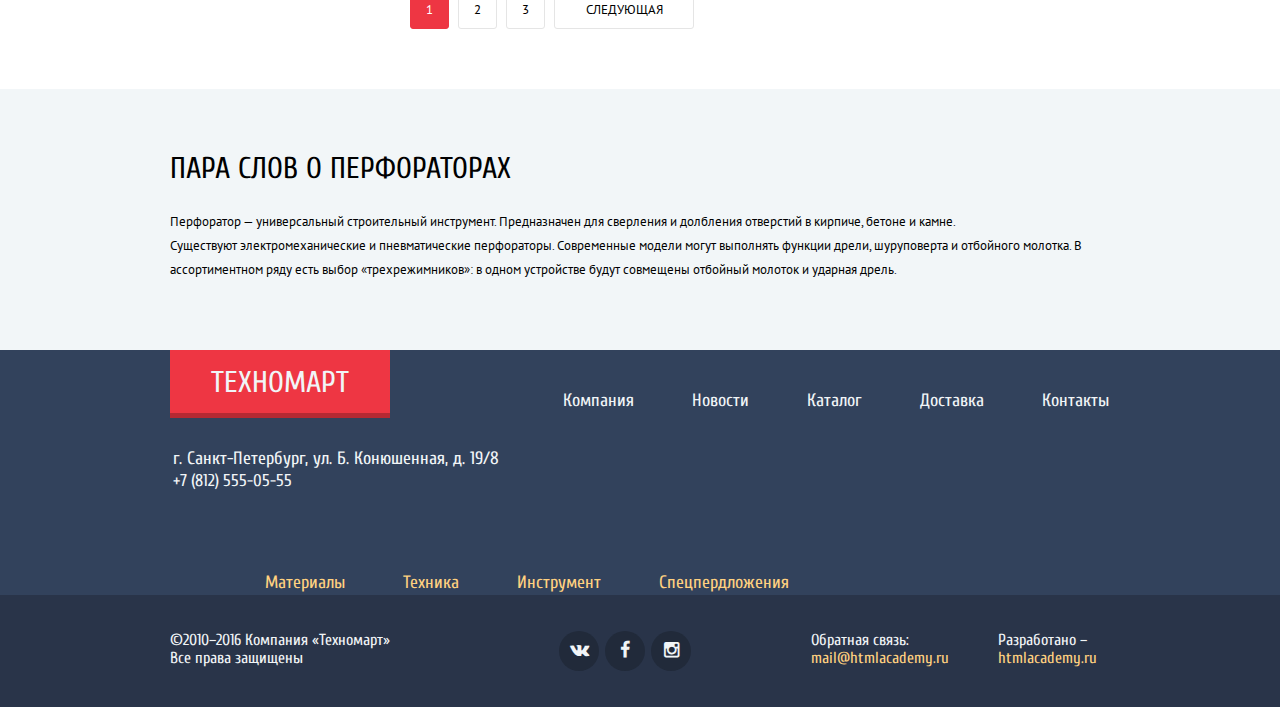
==== commit 6094f662: "Pixel Perfect + JavaScript" ====
--- a/catalog.html
+++ b/catalog.html
@@ -21,7 +21,7 @@
           --><li class="top-search">
               <span class="icon-search"></span>
               <form action="get">
-                <input type="text" name="top-search" placeholder="Поиск">
+                <input type="text" name="top-search" placeholder="Поиск:">
               </form>
             </li><!--
            --><li class="top-bookmark">
@@ -32,10 +32,10 @@
               </a><!--
           --></li><!--
           --><li class="top-cart"><!--
-            --><a href="#">
+            --><a class="top-value" href="#">
                 <span class="icon-basket"></span>
                 <span>Корзина:</span>
-                <span class="cart-value">0</span>
+                <span class="cart-value">10</span>
               </a><!--
           --></li><!--
           --><li class="top-buy">
@@ -49,13 +49,16 @@
 				<div class="wrapper-center">
           
           <div class="description">
-           <p>Интернет&ndash;магазин строительных материалов и инструментов для ремонта
+           <p>Интернет-магазин строительных материалов<br> и инструментов для ремонта
           </p>
           </div><!--
         --><div class="header-contact">
-            <span class="tel"><span class="icon-phone"></span>+7 (812) 555&#x2012;05&#x2012;55</span>
-            <p>г. Санкт&ndash;Петербург, ул. Б. Конюшенная, д. 19/8</p>
-          </div><!--
+            <span class="tel">
+              <span class="icon-phone"></span>
+              +7 (812) 555-05-55
+            </span>
+            <p>г. Санкт-Петербург, ул. Б. Конюшенная, д. 19/8</p>
+          </div><!--<!--
 
         --><div class="profile">
             <div class="user">
@@ -163,7 +166,9 @@
         </div>
         
         <article class="catalog-item">
-          <img src="img/bosch3000.jpg" width="180" height="160" alt="Перфоратор BOSCH BFG 3000">
+          <div class="item-img-container">
+            <img src="img/bosch3000.jpg" width="180" height="160" alt="Перфоратор BOSCH BFG 3000">
+          </div>
           <h1>Перфоратор BOSCH BFG 3000</h1>
           <span class="old-price">22500 Р.</span>
           <a href="#" class="price">15500 Р.</a>
@@ -174,7 +179,9 @@
         </article><!--
 
       --><article class="catalog-item">
-          <img src="img/bosch6000.jpg" width="180" height="160" alt="Перфоратор BOSCH BFG 6000">
+          <div class="item-img-container">
+            <img src="img/bosch6000.jpg" width="180" height="160" alt="Перфоратор BOSCH BFG 6000">
+          </div>
           <h1>Перфоратор BOSCH BFG 6000</h1>
           <span class="old-price">30500 Р.</span>
           <a href="#" class="price">25500 Р.</a>
@@ -186,7 +193,9 @@
 
       --><article class="catalog-item">
           <div class="flag-new"></div>
-          <img src="img/bosch3000.jpg" width="180" height="160" alt="Перфоратор BOSCH BFG 3000">
+          <div class="item-img-container">
+            <img src="img/bosch3000.jpg" width="180" height="160" alt="Перфоратор BOSCH BFG 3000">
+          </div>
           <h1>Перфоратор BOSCH BFG 2000</h1>
           <span class="old-price old-price-cancel">30500 Р.</span>
           <a href="#" class="price">12500 Р.</a>
@@ -197,7 +206,9 @@
         </article><!--
 
       --><article class="catalog-item">
-          <img src="img/bosch3000.jpg" width="180" height="160" alt="Перфоратор BOSCH BFG 3000">
+          <div class="item-img-container">
+            <img src="img/bosch3000.jpg" width="180" height="160" alt="Перфоратор BOSCH BFG 3000">
+          </div>
           <h1>Перфоратор BOSCH BFG 3000</h1>
           <span class="old-price">22500 Р.</span>
           <a href="#" class="price">15500 Р.</a>
@@ -209,7 +220,9 @@
 
       --><article class="catalog-item">
           <div class="flag-new"></div>
-          <img src="img/bosch6000.jpg" width="180" height="160" alt="Перфоратор BOSCH BFG 6000">
+          <div class="item-img-container">
+            <img src="img/bosch6000.jpg" width="180" height="160" alt="Перфоратор BOSCH BFG 6000">
+          </div>
           <h1>Перфоратор BOSCH BFG 6000</h1>
           <span class="old-price">30500 Р.</span>
           <a href="#" class="price">25500 Р.</a>
@@ -220,7 +233,9 @@
         </article><!--
 
       --><article class="catalog-item">
-          <img src="img/bosch3000.jpg" width="180" height="160" alt="Перфоратор BOSCH BFG 3000">
+          <div class="item-img-container">
+            <img src="img/bosch3000.jpg" width="180" height="160" alt="Перфоратор BOSCH BFG 3000">
+          </div>
           <h1>Перфоратор BOSCH BFG 2000</h1>
           <span class="old-price old-price-cancel">30500 Р.</span>
           <a href="#" class="price">12500 Р.</a>
@@ -232,7 +247,9 @@
 
       --><article class="catalog-item">
           <div class="flag-new"></div>
-          <img src="img/bosch3000.jpg" width="180" height="160" alt="Перфоратор BOSCH BFG 3000">
+          <div class="item-img-container">
+            <img src="img/bosch3000.jpg" width="180" height="160" alt="Перфоратор BOSCH BFG 3000">
+          </div>
           <h1>Перфоратор BOSCH BFG 3000</h1>
           <span class="old-price">22500 Р.</span>
           <a href="#" class="price">15500 Р.</a>
@@ -243,7 +260,9 @@
         </article><!--
 
       --><article class="catalog-item">
-          <img src="img/bosch6000.jpg" width="180" height="160" alt="Перфоратор BOSCH BFG 6000">
+          <div class="item-img-container">
+            <img src="img/bosch6000.jpg" width="180" height="160" alt="Перфоратор BOSCH BFG 6000">
+          </div>
           <h1>Перфоратор BOSCH BFG 6000</h1>
           <span class="old-price">30500 Р.</span>
           <a href="#" class="price">25500 Р.</a>
@@ -254,7 +273,9 @@
         </article><!--
 
       --><article class="catalog-item">
-          <img src="img/bosch3000.jpg" width="180" height="160" alt="Перфоратор BOSCH BFG 3000">
+          <div class="item-img-container">
+            <img src="img/bosch3000.jpg" width="180" height="160" alt="Перфоратор BOSCH BFG 3000">
+          </div>
           <h1>Перфоратор BOSCH BFG 2000</h1>
           <span class="old-price old-price-cancel">30500 Р.</span>
           <a href="#" class="price">12500 Р.</a>
@@ -266,7 +287,7 @@
 
       --><div class="pages">
           <ul>
-            <li><a href="#">1</a></li><!--
+            <li><a class="selected" href="#">1</a></li><!--
           --><li><a href="#">2</a></li><!--
           --><li><a href="#">3</a></li><!--
           --><li><a href="#">СЛЕДУЮЩАЯ</a></li>
@@ -278,7 +299,8 @@
     <section class="catalog-about">
       <div class="wrapper-center">
         <h2>ПАРА СЛОВ О ПЕРФОРАТОРАХ</h2>
-        <p>Перфоратор — универсальный строительный инструмент. Предназначен для сверления и долбления отверстий в кирпиче, бетоне и камне. Существуют электромеханические и пневматические перфораторы. Современные модели могут выполнять функции дрели, шуруповерта и отбойного молотка. В ассортиментном ряду есть выбор «трехрежимников»: в одном устройстве будут совмещены отбойный молоток и ударная дрель.</p>
+        <p>Перфоратор — универсальный строительный инструмент. Предназначен для сверления и долбления отверстий в кирпиче, бетоне и камне.<br> 
+        Существуют электромеханические и пневматические перфораторы. Современные модели могут выполнять функции дрели, шуруповерта и отбойного молотка. В ассортиментном ряду есть выбор «трехрежимников»: в одном устройстве будут совмещены отбойный молоток и ударная дрель.</p>
       </div>
     </section>
     
@@ -336,6 +358,34 @@
  			  </div>
  	    </div>
  	  </footer>
-
+ 	  
+ 	  <div class="modal-cart">
+      <div class="modal-cart-top">
+        <p> Товар добавлен в корзину!</p>     
+      </div>
+      <div class="modal-cart-bottom">
+        <button class="modal-cart-order" type="button">оформить заказ</button><!--
+      --><button class="modal-cart-buy" type="button">продолжить покупки</button>
+      </div>
+      <button class="modal-cart-close" type="button">Закрыть</button>
+    </div>
+    
+    <script>
+			var buy = document.querySelector(".buy");
+			var modalCart =  document.querySelector(".modal-cart");
+			var close = document.querySelector(".modal-cart-close")
+			
+			buy.addEventListener("click", function(event) {
+				event.preventDefault();
+				modalCart.classList.add("modal-show");
+			});
+			
+			close.addEventListener("click", function(event){
+				event.preventDefault();
+				modalCart.classList.remove("modal-show");
+			})
+			
+		</script>
+		
 </body>
 </html>--- a/css/style.css
+++ b/css/style.css
@@ -120,10 +120,11 @@
   box-sizing: border-box;
   position: absolute;
   width: 220px;
-  padding: 9px 55px;
+  padding: 11px 56px 7px;
   font-family: Cuprum, "Arial", sans-serif;
   font-size: 24px;
   line-height: 24px;
+  font-weight: normal;
   text-align: center;
   border-bottom: 5px solid #b52933;
   background-color: #ee3643;
@@ -164,7 +165,7 @@
   color: rgba(255,255,255,1);
 }
 
-.top-search:focus .icon-search {
+.top-search:focus span {
   color: #ee3643;
 }
 
@@ -185,12 +186,17 @@
   font-family: Cuprum, "Arial", sans-serif;
   font-size: 17px;
   line-height: 18px;
-  text-align: center;
-}
-
-.icon-bookmark,
+}
+
+.icon-bookmark {
+  margin-left: 13px;
+  margin-right: 4px;
+  color: rgba(255,255,255, 0.3)
+}
+
 .icon-basket {
-  margin-right: 10px;
+  margin-left: 13px;
+  margin-right: 9px;
   color: rgba(255,255,255, 0.3)
 }
 
@@ -207,6 +213,10 @@
 .top-bookmark:active span,
 .top-cart:active span{
     color: rgba(255,255,255,0.6);
+}
+
+.top-value {
+  background: #ee3643;
 }
 
 .top-buy a{
@@ -239,7 +249,7 @@
   display: inline-block;
   vertical-align: top;
   width: 320px;
-  padding: 42px 50px; 
+  padding: 44px 52px 40px; 
 }
 
 .description p {
@@ -256,7 +266,7 @@
   display: inline-block;
   vertical-align: top;
   width: 320px;
-  padding: 42px 0px 30px 0px;
+  padding: 41px 0px 32px 0px;
   color: #32425c;
 }
 
@@ -265,8 +275,8 @@
   display: inline-block;
   vertical-align: top;
   width: 270px;
-  padding: 10px;
-  padding-left: 10px;
+  padding: 9px;
+  padding-left: 7px;
   font-family: "Cuprum", "Arial",  sans-serif;
   font-size: 21px;
   line-height: 18px;
@@ -275,13 +285,13 @@
 }
 
 .icon-phone {
-  margin-right: 20px;
+  margin-right: 30px;
   color: #b7bfc8;
 }
 
 .header-contact p {
   margin: 0px;
-  padding: 5px 10px;
+  padding: 4px 10px;
   font-family: "Cuprum", "Arial",  sans-serif;
   font-size: 14px;
   line-height: 24px;
@@ -293,8 +303,7 @@
   display: inline-block;
   vertical-align: top;
   width: 300px;
-  padding: 42px 0px 42px 0px; 
-  text-align: right;
+  padding: 41px 0px 42px 19px; 
 }
 
 .register a {
@@ -303,25 +312,28 @@
   font-family: "Cuprum", "Arial",  sans-serif;
   font-size: 21px;
   line-height: 18px;
-  text-align: center;
   color: #000000;
   background-color: #ffffff;
 }
 
 .login {
   width: 121px;
-  padding-top: 14px;
-  padding-bottom: 14px;  
+  padding-top: 12px;
+  padding-bottom: 12px;  
 }
 
 .icon-login {
-  margin-right: 10px;
+  margin-left: 10px;
+  margin-right: 8px;
   color: #c5c5c5;
 }
 
 .reg {
+  box-sizing: border-box;
   margin-left: 10px;
   padding: 14px 25px;
+  padding-right: 22px;
+  padding-bottom: 13px;
 }
 
 .login:hover,
@@ -343,8 +355,9 @@
 }
 
 .header-menu ul {
+  box-sizing: border-box;
   background-color: #32425c; 
-  border-bottom: 4px solid #293449;
+  border-bottom: 5px solid #293449;
 }
 
 .header-menu ul li{
@@ -353,7 +366,8 @@
 
 .header-menu a {
   display: block;
-  padding: 19px 31px;
+  padding: 20px 31px;
+  padding-bottom: 18px;
   font-family: "Cuprum", "Arial",  sans-serif;
   font-size: 17px;
   line-height: 17px;
@@ -361,7 +375,7 @@
 }
 
 .header-menu li:first-child a {
-  padding-left: 50px;
+  padding-left: 52px;
 }
 
 .header-menu a:hover {
@@ -374,7 +388,7 @@
 }
 
 .promo {
-  padding-top: 60px;
+  padding-top: 59px;
 }
 
 .promo-item {
@@ -384,9 +398,9 @@
   width: 300px;
   margin-right: 20px;
   margin-bottom: 20px;
-  padding-top: 20px;
-  padding-left: 23px;
-  padding-bottom: 20px;
+  padding-top: 21px;
+  padding-left: 25px;
+  padding-bottom: 22px;
 }
 
 .promo-item .flag-new {
@@ -403,7 +417,7 @@
 .promo-item h2 {
   margin: 0px;
   margin-left: -2px;
-  margin-bottom: 15px;
+  margin-bottom: 12px;
 }
 
 .promo-item:last-child {
@@ -414,10 +428,12 @@
   box-sizing: border-box;
   display: inline-block;
   vertical-align: top;
-  padding: 10px 24px;
+  width: 134px;
+  padding: 10px;
   font-family: "Cuprum", "Arial",  sans-serif;
   font-size: 14px;
   line-height: 18px;
+  text-align: center;
   color: #ffffff;
   background-color: rgba(0, 0, 0, 0.1);
   border-radius: 3px;
@@ -429,6 +445,10 @@
 
 .promo-item a:active {
   background: #b2b2b2;
+}
+
+.promo-container {
+  position: relative;
 }
 
 .promo-slider {
@@ -443,9 +463,17 @@
   background: #8d8170 url(../img/slider1.jpg);
 }
 
+.promo-slider:nth-child(2) {
+  position: absolute;
+  top: 0px;
+  left: 0px;
+  display: none;
+  background: #8d8170 url(../img/slider2.jpg);
+}
+
 .slider-header h2 {
   margin: 0px;
-  margin-bottom: 10px;
+  margin-bottom: 5px;
   font-family: "Cuprum", "Arial",  sans-serif;
   font-size: 36px;
   line-height: 30px;
@@ -460,8 +488,8 @@
 
 .promo-slider .icon-left {
   position: absolute;
-  top: 120px;
-  left: 0px;
+  top: 112px;
+  left: 4px;
   font-size: 45px;
   color: #ffffff;
 }
@@ -473,7 +501,7 @@
 
 .promo-slider .icon-right {
   position: absolute;
-  top: 120px;
+  top: 112px;
   right: -15px;
   font-size: 45px;
   color: #ffffff;
@@ -484,11 +512,13 @@
   vertical-align: top;
   position: absolute;
   bottom: 22px;
-  padding: 7px 45px 7px 50px;
+  left: 25px;
+  padding: 11px 46px 9px 50px;
   font-family: "Cuprum", "Arial",  sans-serif;
   font-size: 14px;
   line-height: 18px;
   color: #ffffff;
+  border-radius: 3px;
   background-color: #ee3643;
 }
 
@@ -501,24 +531,24 @@
 }
 
 .promo-materials {
-  background: #f6b22d url(../img/bucket.png) no-repeat 80% 50%;
+  background: #f6b22d url(../img/bucket.png) no-repeat 83% 53%;
 }
 
 .promo-tools {
-  background: #4aafde url(../img/perforator.png)  no-repeat 80% 50%;
+  background: #4aafde url(../img/perforator.png)  no-repeat 87% 53%;
 }
 
 .promo-tech {
-  background: #cc79d1  url(../img/tractor.png)  no-repeat 80% 50%;
+  background: #cc79d1  url(../img/tractor.png)  no-repeat 86% 50%;
 }
 
 .promo-sale {
   margin-right: 0px;
-  background: #85d179 url(../img/cart.png) no-repeat 80% 50%;
+  background: #85d179 url(../img/cart.png) no-repeat 81% 50%;
 }
 
 .promo-delivery {
-  background: #f6b22d url(../img/car.png) no-repeat 80% 50%;
+  background: #f6b22d url(../img/car.png) no-repeat 86% 53%;
 }
 
 .popular {
@@ -528,8 +558,8 @@
 .popular-catalog {
   position: relative;
   background: #f7f3ec;
-  padding: 29px 23px 30px 30px;
-  margin-bottom: 20px;
+  padding: 30px 23px 30px 26px;
+  margin-bottom: 19px;
 }
 
 .popular-catalog h2 {
@@ -545,7 +575,8 @@
 .popular-catalog a {
   box-sizing: border-box;
   position: absolute;
-  right: 33px;
+  right: 24px;
+  top: 25px;
   display: inline-block;
   vertical-align: top;
   width: 253px;
@@ -567,35 +598,38 @@
   background: #ba2732;
 }
 
-.popular-item {
+.catalog-item {
   position: relative;
   box-sizing: border-box;
   display: inline-block;
   vertical-align: top;
   width: 220px;
-  min-height: 338px;
   margin-right: 20px; 
   margin-bottom: 20px;
-  padding: 20px 0px;
+  padding: 5px 0px;
   border: 1px solid #e5e5e5;
-  text-align: center
-}
-
-.popular-item:last-child {
+  text-align: center;
+}
+
+.catalog-item:last-child {
   margin-right: 0px;
 }
 
-.popular-item h1 {
-  padding: 0px 30px;
+.item-img-container {
+  height: 160px;
+}
+
+.catalog-item h1 {
+  margin-bottom: 8px;
+  padding: 3px 30px;
   font-family: "PT Sans", "Arial",  sans-serif;
   font-size: 18px;
   line-height: 20px;
-  margin-bottom: 7px;
 }
 
 .old-price {
   display: block;
-  margin-bottom: 12px;
+  margin-bottom: 9px;
   font-family: "PT Sans", "Arial",  sans-serif;;
   font-size: 17px;
   line-height: 18px;
@@ -613,8 +647,11 @@
   box-sizing: border-box;
   display: inline-block;
   vertical-align: top;
-  width: 140px;
-  padding: 10px 35px ;
+  width: 139px;
+  margin-left: 6px;
+  margin-bottom: 15px;
+  padding: 10px;
+  padding-left: 8px;
   font-family: "PT Sans", "Arial",  sans-serif;
   font-weight: bold;
   font-size: 17px;
@@ -652,8 +689,8 @@
   top: 0px;
   left: 0px;
   width: 218px;
-  height: 100px;
-  padding: 40px 0px;
+  height: 90px;
+  padding: 43px 0px;
   background-color: #ffffff;
   z-index: 10;
 }
@@ -663,7 +700,7 @@
   display: block;
   width: 135px;
   margin: 0px auto;
-  margin-bottom:7px;
+  margin-bottom: 8px;
   padding: 7px 0px;
   font-family: "Cuprum", "Arial",  sans-serif;
   font-size: 14px;
@@ -680,7 +717,6 @@
   background: #63a63e;
 }
 
-
 .popular-item:hover,
 .catalog-item:hover {
   box-shadow: 0 10px 25px rgba(0,0,0,0.5);
@@ -712,7 +748,7 @@
 }
 
 .brand {
-  padding-bottom: 85px;
+  padding-bottom: 66px;
 }
 
 .brand-banner {
@@ -723,7 +759,7 @@
   height: 145px;
   margin-bottom: 20px;
   margin-right: 20px;
-  line-height: 145px;
+  line-height: 138px;
   text-align: center;
   border: 1px solid #e5e5e5;
 }
@@ -748,14 +784,14 @@
 }
 
 .service {
-  padding-top: 65px;
-  padding-bottom: 102px;
+  padding-top: 68px;
+  padding-bottom: 60px;
   background-color: #f2f6f8; 
 }
 
 .service h2 {
   margin: 0px;
-  margin-bottom: 35px;
+  margin-bottom: 29px;
   font-size: 30px;
   line-height: 24px;
   font-weight: normal;
@@ -764,7 +800,7 @@
 
 .service p {
   width: 400px;
-  margin-bottom: 75px;
+  margin-bottom: 69px;
   font-family: "PT Sans", "Arial",  sans-serif;
   font-size: 13px;
   line-height: 24px;
@@ -776,17 +812,18 @@
   display: inline-block;
   vertical-align: top;
   width:240px;
-  margin-right: 70px;
+  margin-right: 77px;
 }
 
 .service-item a {
   box-sizing: border-box;
   display: block;
-  padding: 15px 23px;
+  height: 61px;
+  padding-top: 18px;
+  padding-left: 23px;
   font-family: "Cuprum", "Arial",  sans-serif;
   font-weight: bold;
   font-size: 21px;
-  line-height: 30px;
   color: #ffffff;
   background-color: #32425c;
   border-top: 1px solid #405069;
@@ -818,13 +855,14 @@
 .credit-description {
   display: inline-block;
   vertical-align: top;
-  width: 620px;
+  width: 610px;
 }
 
 .service-description h2 {
   font-size: 36px;
-  line-height: 24px;
+  line-height: 32px;
   color: #32425c;
+  margin-bottom: 27px;
 }
 
 .service-description p, 
@@ -833,26 +871,24 @@
   width: 275px;
 }
 
-.guarantee-description,
+.service-description {
+  background: url(../img/delivery.png) no-repeat 150px 23px;
+}
+
+.guarantee-description {
+  display: none;
+  background: url(../img/guarantee.png) no-repeat 120px 25px;
+}
+
 .credit-description {
   display: none;
-}
-
-.guarantee-description {
-  background: url(../img/guarantee.png) no-repeat 120px 25px;
-}
-
-.credit-description {
   background: url(../img/credit.png) no-repeat 120px 25px;
 }
 
-.service-description {
-  background: url(../img/delivery.png) no-repeat 120px 25px;
-}
-
 .about {
-  padding-top: 82px;
-  padding-bottom: 85px;
+	position: relative;
+  padding-top: 54px;
+  padding-bottom: 87px;
 }
 
 .about-company,
@@ -866,7 +902,7 @@
 }
 
 .about h2 {
-  margin-bottom: 36px;
+  margin-bottom: 26px;
   font-size: 30px;
   line-height: 30px;
   font-weight: normal;
@@ -875,7 +911,7 @@
 
 .about-company p {
   width: 518px;
-  margin-top: 30px;
+  margin-bottom: 24px;
   font-family: "PT Sans", "Arial",  sans-serif;
   font-size: 13px;
   line-height: 24px;
@@ -885,20 +921,21 @@
   display: inline-block;
   vertical-align: middle;
   width: 25px;
-  margin-right: 10px;
+  margin-right: 11px;
   border-bottom: 2px solid #fb565a;
 }
 
 .about-delivery li {
-  padding-bottom: 30px;
+  margin-bottom: 22px;
   font-family: "Cuprum", "Arial",  sans-serif;
   font-size: 18px;
-  line-height: 20px;
+  line-height: 17px;
 }
 
 .about-company a {
   box-sizing: border-box;
   display: inline-block;
+  margin-top: 16px;
   padding: 10px 40px;
   font-family: "Cuprum", "Arial",  sans-serif;
   font-size: 14px;
@@ -924,7 +961,7 @@
 }
 
 .about-contact p {
-  margin-bottom: 35px;
+  margin-bottom: 31px;
   width: 180px;
   font-family: "PT Sans" , "Arial",  sans-serif;
   font-size: 13px;
@@ -935,7 +972,7 @@
 .about-contact img {
   width: 300px;
   height: 158px;
-  margin-bottom: 40px;
+  margin-bottom: 36px;
 }
 
 .about-contact-mail {
@@ -950,6 +987,149 @@
   color: #ffffff;
   border-radius: 3px;
   background-color: #ee3643;
+}
+
+.modal-map {
+	display: none;
+	position: absolute;
+	top: 33px; 
+	left: 0px;
+  width: 940px;
+  box-shadow: 0px 0px 40px rgba(0,0,0,0.75);
+}
+
+.modal-map-close {
+  position: absolute;
+  top: 10px;
+  right: 10px; 
+  width: 20px;
+  height: 20px;
+  font-size: 0px;
+  background: transparent;
+  border: 0px;
+  outline: 0px;
+  cursor: pointer;
+}
+
+.modal-map-close:before,
+.modal-map-close:after {
+  content: '';
+  position: absolute;
+	top: 8px;
+	left: 0px;
+  width: 20px;
+  height: 4px;
+  background: #ee3643;
+  cursor: pointer;
+}
+
+.modal-write-us {
+  display: none;
+  position: fixed;
+  bottom: 100px;
+  width: 620px;
+  z-index: 100;
+  box-shadow: 0px 20px 16px rgba(0,0,0,0.5);
+}
+
+.write-us-top {
+  padding: 40px 80px 37px 80px;
+  background: #ffffff;
+  border-top: 7px solid #ee3643;
+}
+
+.write-us-column1 {
+  display: inline-block;
+  width: 220px;
+  margin-right: 20px;
+  margin-bottom: 22px;
+}
+
+.write-us-column2 {
+  display: inline-block;
+  width: 220px;
+  margin-right: 0px;
+  margin-bottom: 22px;
+}
+
+.write-us-top input {
+  box-sizing: border-box;
+  width: 213px;
+  padding: 8px 14px;
+  font-family: "PT Sans", "Arial", sans-serif;
+  font-size: 13px;
+  line-height: 18px;
+  border: 2px solid #d7dcde;
+  border-radius: 3px;
+}
+
+.write-us-top label {
+  display: block;
+  margin-bottom: 13px;
+}
+
+.write-us-top textarea {
+  box-sizing: border-box;
+  width: 460px;
+  resize: none;
+  padding: 12px 15px;
+  font-family: "PT Sans", "Arial", sans-serif;
+  font-size: 13px;
+  line-height: 18px;
+  border: 2px solid #d7dcde;
+  border-radius: 3px;
+}
+
+.write-us-bottom {
+  padding: 37px 80px;
+  background: #f1f1f1;
+}
+
+.write-us-bottom input {
+  width: 100%;
+  padding: 10px;
+  font-size: 14px;
+  line-height: 18px;
+  text-transform: uppercase;
+  color: #ffffff;
+  background: #ee3643;
+  border: none;
+  border-radius: 3px;
+}
+
+.write-us-close {
+  position: absolute;
+  top: 8px;
+  right: 8px; 
+  width: 20px;
+  height: 20px;
+  font-size: 0px;
+  background: transparent;
+  border: 0px;
+  outline: 0px;
+  cursor: pointer;
+}
+
+.write-us-close:before,
+.write-us-close:after {
+  content: '';
+  position: absolute;
+  top: 15px;
+  right: 10px;
+  width: 20px;
+  height: 4px;
+  background: #ee3643;
+  cursor: pointer;
+}
+
+.modal-map-close:before,
+.write-us-close:before {
+  transform: rotate(45deg);
+}
+
+.modal-map-close:after,
+.write-us-close:after {
+  transform: rotate(-45deg);
 }
 
 footer {
@@ -977,7 +1157,8 @@
   display: inline-block;
   vertical-align: top;
   width: 220px;
-  padding: 16px;
+  padding: 18px;
+  padding-bottom: 15px;
   font-family: "Cuprum", "Arial",  sans-serif;
   font-size: 30px;
   line-height: 30px;
@@ -987,8 +1168,8 @@
 }
 
 .footer-menu {
-  padding-left: 168px;
-  padding-top: 43px;
+  padding-left: 173px;
+  padding-top: 39px;
 }
 
 .footer-menu a {
@@ -997,11 +1178,9 @@
   line-height: 24px;
 }
 
-
-
 .footer-menu li,
 .footer-submenu li{
-  padding-right: 60px;
+  padding-right: 58px;
 }
 
 .footer-menu li:last-child,
@@ -1010,19 +1189,22 @@
 }
 
 .footer-address {
-  padding-top: 33px;
+  padding-top: 28px;
+  padding-left: 3px;
+  margin-bottom: 53px;
+
 }
 
 .footer-address p {
   margin: 0px;
   font-family: "Cuprum", "Arial",  sans-serif;
   font-size: 18px;
-  line-height: 24px;
+  line-height: 26px;
 }
 
 .footer-promo{
-  padding-top: 33px;
-  padding-left: 90px;
+  padding-top: 28px;
+  padding-left: 95px;
 }
 
 .footer-submenu a {
@@ -1044,7 +1226,7 @@
 }
 
 .footer-bottom {
-  padding: 39px;
+  padding: 36px;
   background-color: #293449;
 }
 
@@ -1057,7 +1239,7 @@
 
 .copyright {
   width: 230px;
-  margin-right: 160px;
+  margin-right: 155px;
   font-family: "Cuprum", "Arial",  sans-serif;
   font-size: 16px;
   line-height: 18px;
@@ -1065,7 +1247,7 @@
 
 .social {
   width: 145px;
-  margin-right: 100px;
+  margin-right: 103px;
 }
 
 .social a {
@@ -1073,7 +1255,7 @@
   vertical-align: top;
   width: 40px;
   height: 40px;
-  margin-right: 5px;
+  margin-right: 2px;
   font-size: 0px;
   text-align: center;
   border-radius: 50%; 
@@ -1100,7 +1282,7 @@
 
 .feedback-mail {
   width: 140px;
-  margin-right: 40px;
+  margin-right: 43px;
 }
 
 .feedback-dev {
@@ -1128,7 +1310,7 @@
   display: inline-block;
   vertical-align: top;
   width: 300px;
-  padding-top: 42px;
+  padding-top: 41px;
 }
 
 .profile .user-name {
@@ -1136,8 +1318,8 @@
   display: inline-block;
   width: 260px;
   padding-top: 13px;
-  padding-bottom: 13px;
-  padding-left: 10px;
+  padding-bottom: 12px;
+  padding-left: 12px;
   font-family: "Cuprum", "Arial",  sans-serif;
   font-size: 21px;
   line-height: 18px;
@@ -1147,7 +1329,9 @@
 }
 
 .icon-user {
-  margin-right: 10px;
+  margin-right: 5px;
+  font-size: 18px;
+  line-height: 18px;
   color: #c5c5c5;
 }
 
@@ -1156,7 +1340,7 @@
   display: inline-block;
   vertical-align: top;
   width: 40px;
-  height: 47px;
+  height: 45px;
   text-align: center;
   background: #ffffff;
 }
@@ -1193,7 +1377,7 @@
 }
 
 .profile ul {
-  padding-left: 15px;
+  padding-left: 17px;
 }
 
 .profile li {
@@ -1201,7 +1385,7 @@
   display: inline-block;
   vertical-align: top;
   margin-right: 30px;
-  padding-top: 5px; 
+  padding-top: 7px; 
 }
 
 .profile li:first-child:after {
@@ -1224,7 +1408,7 @@
 }
 
 .breadcrumbs {
-  padding: 18px 0px;
+  padding: 20px 0px;
 }
 
 .breadcrumbs li {
@@ -1236,12 +1420,12 @@
   display: inline-block;
   vertical-align: middle;
   font-size: 0px;
-  width: 15px; 
+  width: 3px; 
   height: 18px;
-  padding-left: 0px;
 }
 
 .icon-home {
+  margin-left: -5px;
   font-size: 16px;
   line-height: 20px;
   color: #c1c6ce;
@@ -1249,6 +1433,7 @@
 
 .breadcrumbs a {
   vertical-align: middle;
+  padding-left: 1px;
   padding-right: 18px;
   font-family: "PT Sans", "Arial",  sans-serif;
   font-size: 13px;
@@ -1257,13 +1442,15 @@
 }
 
 .icon-right {
-  margin-right: 15px;
+  margin-right: 12px;
   color: #c1c6ce;
 }
 
 .title-page h1 {
   margin: 0px;
-  padding: 30px;
+  padding: 31px;
+  padding-bottom: 28px;
+  padding-left: 28px;
   font-family: "Cuprum", "Arial",  sans-serif;
   font-size: 30px;
   line-height: 30px;
@@ -1281,8 +1468,8 @@
 
 .filter h3 {
   margin: 0px;
-  margin-bottom: 7px;
-  padding: 10px 20px;
+  margin-bottom: 12px;
+  padding: 10px 19px;
   background-color: #f7f3ec;
   font-family: "PT Sans", "Arial",  sans-serif;
   font-size: 13px;
@@ -1292,7 +1479,7 @@
 
 .filter h4 {
   margin: 0px;
-  margin-bottom: 20px;
+  margin-bottom: 13px;
   font-family: "PT Sans", "Arial",  sans-serif;
   font-size: 17px;
   line-height: 30px;
@@ -1301,13 +1488,19 @@
 }
 
 .price-controls {
-  margin-bottom: 10px;
-  padding:30px 20px;
+  margin-bottom: 9px;
+  padding:33px 20px;
+  padding-bottom: 28px;
+  text-align: center;
   background-color: #f7f3ec;
 }
 
+.price-controls input {
+  cursor: pointer;
+}
+
 .price-value {  
-  padding-bottom: 25px;
+  padding-bottom: 24px;
   border-bottom: 1px solid #e5e5e5;
 }
 
@@ -1328,9 +1521,9 @@
 }
 
 .filter-brand {
-  margin-bottom: 25px;
-  padding-top: 25px;
-  padding-bottom: 20px;
+  margin-bottom: 19px;
+  padding-top: 18px;
+  padding-bottom: 1px;
   border-bottom: 1px solid #e5e5e5;
 }
 
@@ -1341,17 +1534,61 @@
 
 .filter label {
   display: block;
-  margin-bottom: 24px;
-  padding-left: 40px;
+  margin-bottom: 21px;
+  padding-left: 34px;
   font-family: "PT Sans", "Arial",  sans-serif;
   font-size: 15px;
-  line-height: 20px;
+  line-height: 19px;
   cursor: pointer;
   position: relative;
 }
 
 input[type="checkbox"] + label:before {
   content: "\2610";
+  position: absolute;
+  top: 3px;
+  left: 0px;
+  font-family: "symbols-technomart";
+  font-size: 28px;
+  color: #c1c1c1;
+}
+
+input[type="checkbox"] + label:hover:before {
+  content: "\2610";
+  position: absolute;
+  top: 3px;
+  left: 0px;
+  font-family: "symbols-technomart";
+  font-size: 28px;
+  color: #b5b5b5;
+}
+
+input[type="checkbox"]:checked + label:before {
+  content: "\2611";
+  position: absolute;
+  top: 3px;
+  left: 0px;
+  font-family: "symbols-technomart";
+  font-size: 28px;
+  color: #c1c1c1;
+}
+
+input[type="checkbox"]:checked + label:hover:before {
+  content: "\2611";
+  position: absolute;
+  top: 3px;
+  left: 0px;
+  font-family: "symbols-technomart";
+  font-size: 28px;
+  color: #b5b5b5;
+}
+
+.filter-power {
+  margin-bottom: 79px;
+}
+
+input[type="radio"] + label:before {
+  content: "\25cb";
   position: absolute;
   top: 0px;
   left: 0px;
@@ -1360,8 +1597,8 @@
   color: #c1c1c1;
 }
 
-input[type="checkbox"] + label:hover:before {
-  content: "\2610";
+input[type="radio"] + label:hover:before {
+  content: "\25cb";
   position: absolute;
   top: 0px;
   left: 0px;
@@ -1370,8 +1607,8 @@
   color: #b5b5b5;
 }
 
-input[type="checkbox"]:checked + label:before {
-  content: "\2611";
+input[type="radio"]:checked + label:before {
+  content: "\25cf";
   position: absolute;
   top: 0px;
   left: 0px;
@@ -1380,8 +1617,8 @@
   color: #c1c1c1;
 }
 
-input[type="checkbox"]:checked + label:hover:before {
-  content: "\2611";
+input[type="radio"]:checked + label:hover:before {
+  content: "\25cf";
   position: absolute;
   top: 0px;
   left: 0px;
@@ -1390,54 +1627,10 @@
   color: #b5b5b5;
 }
 
-.filter-power {
-  margin-bottom: 75px;
-}
-
-input[type="radio"] + label:before {
-  content: "\25cb";
-  position: absolute;
-  top: 0px;
-  left: 0px;
-  font-family: "symbols-technomart";
-  font-size: 28px;
-  color: #c1c1c1;
-}
-
-input[type="radio"] + label:hover:before {
-  content: "\25cb";
-  position: absolute;
-  top: 0px;
-  left: 0px;
-  font-family: "symbols-technomart";
-  font-size: 28px;
-  color: #b5b5b5;
-}
-
-input[type="radio"]:checked + label:before {
-  content: "\25cf";
-  position: absolute;
-  top: 0px;
-  left: 0px;
-  font-family: "symbols-technomart";
-  font-size: 28px;
-  color: #c1c1c1;
-}
-
-input[type="radio"]:checked + label:hover:before {
-  content: "\25cf";
-  position: absolute;
-  top: 0px;
-  left: 0px;
-  font-family: "symbols-technomart";
-  font-size: 28px;
-  color: #b5b5b5;
-}
-
 
 .filter input[type="submit"] {
-  width: 137px;
-  padding: 10px;
+  width: 140px;
+  padding: 9px;
   font-family: "PT Sans", "Arial",  sans-serif;;
   font-size: 13px;
   line-height: 18px;
@@ -1457,7 +1650,7 @@
 
 .sort-bar {
   margin-bottom: 20px;
-  padding: 10px 0px 10px 20px;
+  padding: 10px 0px 4px 20px;
   background-color: #f7f3ec;
   line-height: 18px;
 }
@@ -1466,7 +1659,7 @@
   display: inline-block;
   vertical-align: top;
   margin: 0px;
-  margin-right: 130px;
+  margin-right: 134px;
   font-family: "PT Sans", "Arial",  sans-serif;
   font-size: 13px;
   line-height: 18px;
@@ -1483,7 +1676,11 @@
 .sort-bar li {
   display: inline-block;
   vertical-align: top;
-  margin-right: 30px;  
+  margin-right: 66px;  
+}
+
+.sort-bar li:last-child {
+   margin-right: 0px; 
 }
 
 .sort-bar-type a {
@@ -1493,14 +1690,6 @@
   line-height: 18px;
   color: rgba(0,0,0,0.3);
   border-bottom: 1px dotted #ee3643;
-}
-
-.sort-bar-type2 a {
-  vertical-align: top;
-  font-family: "PT Sans", "Arial",  sans-serif;
-  font-size: 13px;
-  line-height: 18px;
-  color: rgba(0,0,0,0.3);
 }
 
 .sort-bar-type a:hover {
@@ -1509,16 +1698,19 @@
 }
 
 .sort-bar-type2 {
-  float: right;
+  padding-left: 25px;
+}
+
+.sort-bar-type2 a {
+  vertical-align: top;
+  font-family: "PT Sans", "Arial",  sans-serif;
+  font-size: 23px;
+  line-height: 18px;
+  color: rgba(0,0,0,0.3);
 }
 
 .sort-bar-type2 li {
-  margin-right: 15px;
-}
-
-.sort-bar-type2 a {
-  font-size: 23px;
-  line-height: 23px;
+  margin-right: -2px;
 }
 
 .sort-bar-type2 a:hover {
@@ -1531,45 +1723,37 @@
   text-decoration: none;
 }
 
-.catalog-item {
-  position: relative;
-  box-sizing: border-box;
-  display: inline-block;
-  vertical-align: top;
-  width: 220px;
-  margin-right: 20px; 
-  padding: 20px 0px;
-  margin-bottom: 20px;
-  border: 1px solid #e5e5e5;
-  text-align: center
-}
-
-.catalog-item:nth-child(4),
-.catalog-item:nth-child(7),
-.catalog-item:nth-child(10){
+.catalog .catalog-item:nth-child(4),
+.catalog .catalog-item:nth-child(7),
+.catalog .catalog-item:nth-child(10){
   margin-right: 0px;
 }
 
 .pages {
-  margin-top: 55px;
+  margin-top: 32px;
 }
 
 .pages li {
   display: inline-block;
   vertical-align: top;
-  line-height: 38px;
-  padding-right: 10px;
+  line-height: 36px;
+  padding-right: 9px;
 }
 
 .pages a {
   display: inline-block;  
-  padding: 10px 15px;
+  padding: 9px 15px;
   font-family: "PT Sans", "Arial",  sans-serif;
   font-size: 13px;
   line-height: 18px;
   color: #000000;
   border: 1px solid #e5e5e5;
   border-radius: 3px;
+}
+
+.pages li:last-child a {
+  width: 108px;
+  text-align: center;
 }
 
 .pages a:hover {
@@ -1589,11 +1773,12 @@
 .catalog-about {
   background-color: #f2f6f8;
   padding: 65px;
+  padding-bottom: 55px;
 }
 
 .catalog-about h2 {
   margin: 0px;
-  margin-bottom: 35px;
+  margin-bottom: 26px;
   font-family: "Cuprum", "Arial",  sans-serif;
   font-size: 30px;
   font-weight: normal;
@@ -1604,4 +1789,96 @@
   font-family: "PT Sans", "Arial",  sans-serif;;
   font-size: 13px;
   line-height: 24px;
+}
+
+.modal-cart {
+  display: none;
+  position: fixed;
+  top: 50%;
+  left: 50%;
+  margin-top: -200px;
+  z-index: 100;
+  width: 620px;
+  margin-left: -310px;
+  font-family: "Cuprum", "Arial", sans-serif;
+  font-size: 30px;
+  box-shadow: 0px 20px 40px rgba(0,0,0,0.75);
+}
+
+.modal-cart-top {
+  padding: 67px 0px;
+  padding-left: 180px;
+  background: #ffffff;
+  border-top: 7px solid #ee3643;
+  background: #ffffff url(../img/shape-ok-green.png) no-repeat 80px 70px;
+}
+
+.modal-cart-bottom {
+  padding: 37px 80px;
+  background: #f1f1f1;
+}
+
+.modal-cart-order {
+  width: 220px;
+  margin-right: 20px;
+  padding: 10px;
+  font-size: 14px;
+  line-height: 18px;
+  text-transform: uppercase;
+  color: #ffffff;
+  background: #ee3643;
+  border: none;
+  border-radius: 3px;
+  cursor: pointer;
+}
+
+.modal-cart-buy {
+  width: 220px;
+  padding: 10px;
+  font-size: 14px;
+  line-height: 18px;
+  text-transform: uppercase;
+  color: #000000;
+  background: #ffffff;
+  border: none;
+  border-radius: 3px;
+  cursor: pointer;
+}
+
+
+.modal-cart-close {
+  position: absolute;
+  top: 8px;
+  right: 8px; 
+  width: 20px;
+  height: 20px;
+  font-size: 0px;
+  background: transparent;
+  border: 0px;
+  outline: 0px;
+  cursor: pointer;
+}
+
+.modal-cart-close:before,
+.modal-cart-close:after {
+  content: '';
+  position: absolute;
+  top: 16px;
+  right: 8px;
+  width: 20px;
+  height: 4px;
+  background: #ee3643;
+  cursor: pointer;
+}
+
+.modal-cart-close:before {
+  transform: rotate(45deg);
+}
+
+.modal-cart-close:after {
+  transform: rotate(-45deg);
+}
+
+.modal-show {
+	display: block;
 }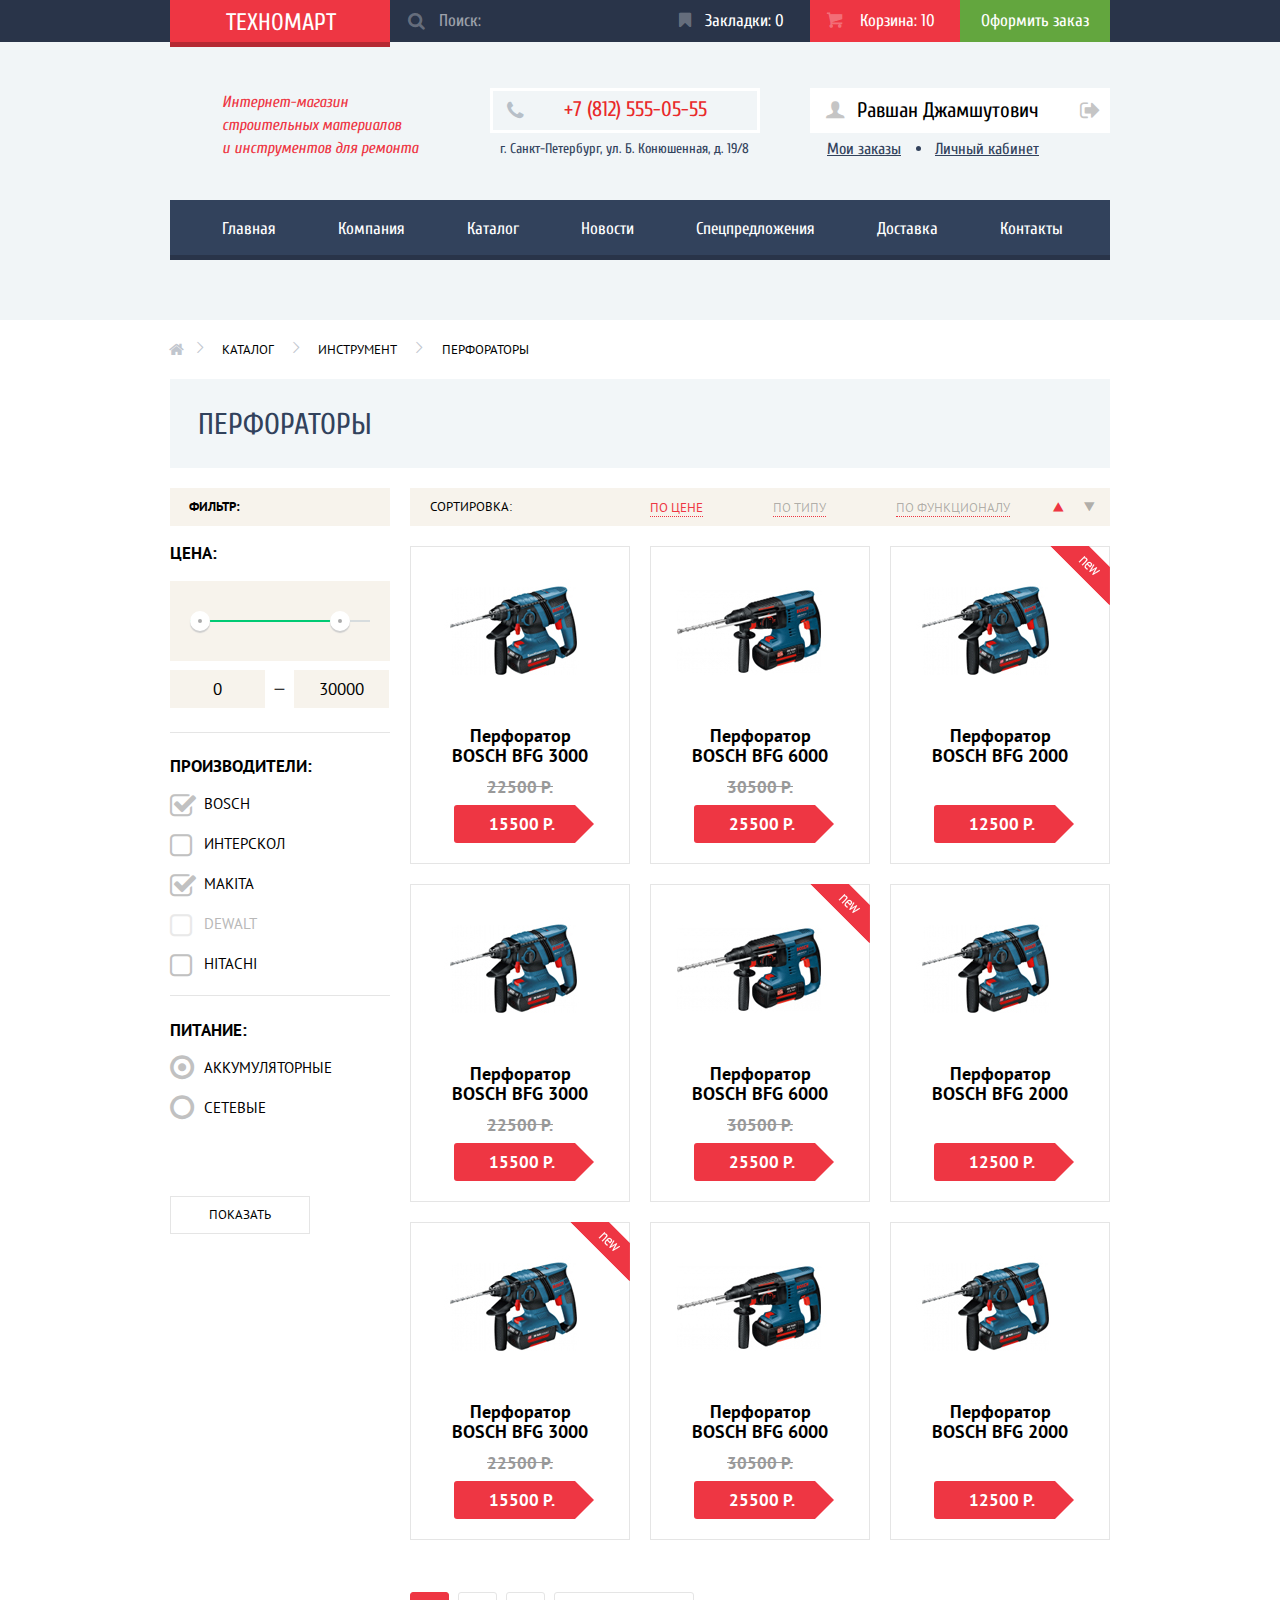
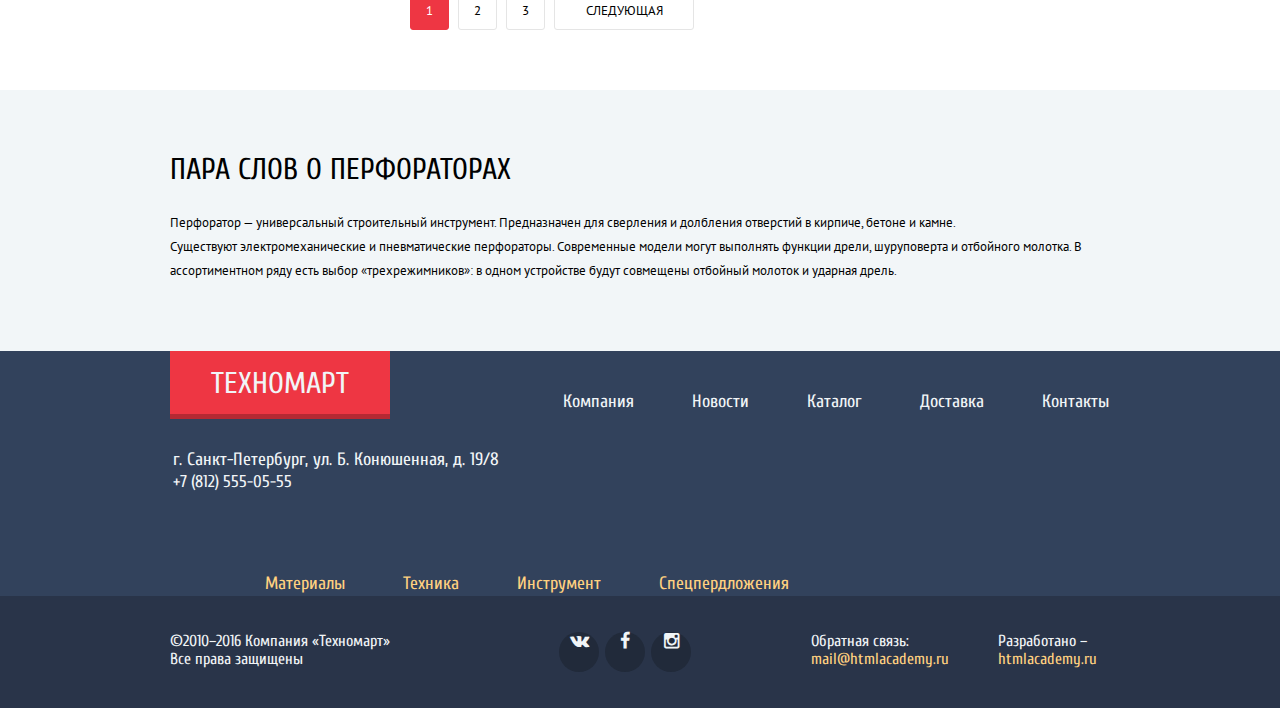
==== commit 68e2ab57: "Допиливаю" ====
--- a/catalog.html
+++ b/catalog.html
@@ -19,7 +19,6 @@
             --><a href="index.html" class="logo">ТЕХНОМАРТ</a>
             </li><!--
           --><li class="top-search">
-              <span class="icon-search"></span>
               <form action="get">
                 <input type="text" name="top-search" placeholder="Поиск:">
               </form>
@@ -58,7 +57,7 @@
               +7 (812) 555-05-55
             </span>
             <p>г. Санкт-Петербург, ул. Б. Конюшенная, д. 19/8</p>
-          </div><!--<!--
+          </div><!--
 
         --><div class="profile">
             <div class="user">
@@ -111,7 +110,11 @@
           <div class="filter-price">
             <h4>ЦЕНА:</h4>
             <div class="price-controls">
-              <input type="range" name="price-toggle">
+              <div class="scale">
+                <div class="bar"></div>
+              </div>
+              <div class="toggle toggle-min"></div>
+              <div class="toggle toggle-max"></div>
             </div>
             <div class="price-value">
               <input type="text" name="min-price" value="0"><!--
@@ -128,7 +131,7 @@
                 <label for="interscol">ИНТЕРСКОЛ</label>
                 <input type="checkbox" id="makita" name="filter-brand" value="makita" checked>
                 <label for="makita">MAKITA</label>
-                <input type="checkbox" id="dewalt" name="filter-brand" value="dewalt">
+                <input type="checkbox" id="dewalt" name="filter-brand" value="dewalt" disabled>
                 <label for="dewalt"> DEWALT</label>
                 <input type="checkbox" id="hitachi" name="filter-brand" value="hitachi">
                 <label for="hitachi">HITACHI</label>
@@ -151,13 +154,13 @@
         <div class="sort-bar">
           <h3>СОРТИРОВКА:</h3>
           <ul class="sort-bar-type">
-            <li><a href="#">ПО ЦЕНЕ</a></li>
+            <li><a class="sort-bar-enable" href="#">ПО ЦЕНЕ</a></li>
             <li><a href="#">ПО ТИПУ</a></li>
             <li><a href="#">ПО ФУНКЦИОНАЛУ</a></li>
           </ul>
           <ul class="sort-bar-type2">
             <li>
-              <a href="#"><span class="icon-up-dir"></span></a>
+              <a href="#"><span class="icon-up-dir sort-bar-enable"></span></a>
             </li>
             <li>
               <a href="#"><span class="icon-down-dir"></span></a>
@@ -166,9 +169,7 @@
         </div>
         
         <article class="catalog-item">
-          <div class="item-img-container">
-            <img src="img/bosch3000.jpg" width="180" height="160" alt="Перфоратор BOSCH BFG 3000">
-          </div>
+          <img src="img/bosch3000.jpg" width="218" height="160" alt="Перфоратор BOSCH BFG 3000">
           <h1>Перфоратор BOSCH BFG 3000</h1>
           <span class="old-price">22500 Р.</span>
           <a href="#" class="price">15500 Р.</a>
@@ -179,9 +180,7 @@
         </article><!--
 
       --><article class="catalog-item">
-          <div class="item-img-container">
-            <img src="img/bosch6000.jpg" width="180" height="160" alt="Перфоратор BOSCH BFG 6000">
-          </div>
+          <img src="img/bosch6000.jpg" width="218" height="160" alt="Перфоратор BOSCH BFG 6000">
           <h1>Перфоратор BOSCH BFG 6000</h1>
           <span class="old-price">30500 Р.</span>
           <a href="#" class="price">25500 Р.</a>
@@ -193,9 +192,7 @@
 
       --><article class="catalog-item">
           <div class="flag-new"></div>
-          <div class="item-img-container">
-            <img src="img/bosch3000.jpg" width="180" height="160" alt="Перфоратор BOSCH BFG 3000">
-          </div>
+          <img src="img/bosch2000.jpg" width="218" height="160" alt="Перфоратор BOSCH BFG 2000">
           <h1>Перфоратор BOSCH BFG 2000</h1>
           <span class="old-price old-price-cancel">30500 Р.</span>
           <a href="#" class="price">12500 Р.</a>
@@ -206,9 +203,7 @@
         </article><!--
 
       --><article class="catalog-item">
-          <div class="item-img-container">
-            <img src="img/bosch3000.jpg" width="180" height="160" alt="Перфоратор BOSCH BFG 3000">
-          </div>
+          <img src="img/bosch3000.jpg" width="218" height="160" alt="Перфоратор BOSCH BFG 3000">
           <h1>Перфоратор BOSCH BFG 3000</h1>
           <span class="old-price">22500 Р.</span>
           <a href="#" class="price">15500 Р.</a>
@@ -220,9 +215,7 @@
 
       --><article class="catalog-item">
           <div class="flag-new"></div>
-          <div class="item-img-container">
-            <img src="img/bosch6000.jpg" width="180" height="160" alt="Перфоратор BOSCH BFG 6000">
-          </div>
+          <img src="img/bosch6000.jpg" width="218" height="160" alt="Перфоратор BOSCH BFG 6000">
           <h1>Перфоратор BOSCH BFG 6000</h1>
           <span class="old-price">30500 Р.</span>
           <a href="#" class="price">25500 Р.</a>
@@ -233,9 +226,7 @@
         </article><!--
 
       --><article class="catalog-item">
-          <div class="item-img-container">
-            <img src="img/bosch3000.jpg" width="180" height="160" alt="Перфоратор BOSCH BFG 3000">
-          </div>
+          <img src="img/bosch2000.jpg" width="218" height="160" alt="Перфоратор BOSCH BFG 2000">
           <h1>Перфоратор BOSCH BFG 2000</h1>
           <span class="old-price old-price-cancel">30500 Р.</span>
           <a href="#" class="price">12500 Р.</a>
@@ -247,9 +238,7 @@
 
       --><article class="catalog-item">
           <div class="flag-new"></div>
-          <div class="item-img-container">
-            <img src="img/bosch3000.jpg" width="180" height="160" alt="Перфоратор BOSCH BFG 3000">
-          </div>
+          <img src="img/bosch3000.jpg" width="218" height="160" alt="Перфоратор BOSCH BFG 3000">
           <h1>Перфоратор BOSCH BFG 3000</h1>
           <span class="old-price">22500 Р.</span>
           <a href="#" class="price">15500 Р.</a>
@@ -260,9 +249,7 @@
         </article><!--
 
       --><article class="catalog-item">
-          <div class="item-img-container">
-            <img src="img/bosch6000.jpg" width="180" height="160" alt="Перфоратор BOSCH BFG 6000">
-          </div>
+          <img src="img/bosch6000.jpg" width="218" height="160" alt="Перфоратор BOSCH BFG 6000">
           <h1>Перфоратор BOSCH BFG 6000</h1>
           <span class="old-price">30500 Р.</span>
           <a href="#" class="price">25500 Р.</a>
@@ -273,9 +260,7 @@
         </article><!--
 
       --><article class="catalog-item">
-          <div class="item-img-container">
-            <img src="img/bosch3000.jpg" width="180" height="160" alt="Перфоратор BOSCH BFG 3000">
-          </div>
+          <img src="img/bosch2000.jpg" width="218" height="160" alt="Перфоратор BOSCH BFG 2000">
           <h1>Перфоратор BOSCH BFG 2000</h1>
           <span class="old-price old-price-cancel">30500 Р.</span>
           <a href="#" class="price">12500 Р.</a>
@@ -370,22 +355,7 @@
       <button class="modal-cart-close" type="button">Закрыть</button>
     </div>
     
-    <script>
-			var buy = document.querySelector(".buy");
-			var modalCart =  document.querySelector(".modal-cart");
-			var close = document.querySelector(".modal-cart-close")
-			
-			buy.addEventListener("click", function(event) {
-				event.preventDefault();
-				modalCart.classList.add("modal-show");
-			});
-			
-			close.addEventListener("click", function(event){
-				event.preventDefault();
-				modalCart.classList.remove("modal-show");
-			})
-			
-		</script>
+    <script src="js/main.js"></script>
 		
 </body>
 </html>--- a/css/style.css
+++ b/css/style.css
@@ -18,6 +18,7 @@
 [class^="icon-"]::before,
 [class*=" icon-"]::before {
   display: inline-block;
+  vertical-align: top;
   width: 1em;
   margin-right: 0.2em;
   margin-left: 0.2em;
@@ -88,6 +89,11 @@
   text-decoration: none;
 }
 
+img {
+  max-width: 100%;
+  height: auto;
+}
+
 .header-top {
   border-bottom: 5px solid #f1f5f7;
   background-color: #293449;
@@ -152,20 +158,21 @@
   background-color: #293449;
 }
 
-.icon-search {
+.top-search:before{
+  content: "\1f50d";
   position: absolute;
   top: 12px;
-  left: 15px;
-  font-size: 17px;
-  line-height: 18px;
+  left: 18px;
+  font-family: "symbols-technomart";
+  font-size: 18px;
   color: rgba(255,255,255,0.3);
 }
 
-.top-search:hover span {
+.top-search:hover:before {
   color: rgba(255,255,255,1);
 }
 
-.top-search:focus span {
+.top-search:focus {
   color: #ee3643;
 }
 
@@ -309,6 +316,7 @@
 .register a {
   box-sizing: border-box;
   display: inline-block;
+  vertical-align: top;
   font-family: "Cuprum", "Arial",  sans-serif;
   font-size: 21px;
   line-height: 18px;
@@ -362,6 +370,7 @@
 
 .header-menu ul li{
   display: inline-block;
+  vertical-align: top;
 }
 
 .header-menu a {
@@ -395,6 +404,7 @@
   position: relative;
   box-sizing: border-box;
   display: inline-block; 
+  vertical-align: top;
   width: 300px;
   margin-right: 20px;
   margin-bottom: 20px;
@@ -435,40 +445,66 @@
   line-height: 18px;
   text-align: center;
   color: #ffffff;
-  background-color: rgba(0, 0, 0, 0.1);
   border-radius: 3px;
-}
-
-.promo-item a:hover {
-  background: #cccccc;
-}
-
-.promo-item a:active {
-  background: #b2b2b2;
 }
 
 .promo-container {
   position: relative;
 }
 
-.promo-slider {
+.slider {
   position: relative;
   box-sizing: border-box;
   float: left; 
   width: 620px;
   height: 266px;
   margin-right: 20px;
+}
+
+.slider input[type=radio] {
+  position:absolute;
+  opacity:0;
+}
+
+.slider-controls {
+  position: absolute;
+  bottom: 35px;
+  left: 50%;
+  width: 100px;
+  height: 10px;
+  margin-left: -52px;
+  text-align: center;
+  z-index: 1000;
+}
+
+.slider-controls label{
+  display: inline-block;
+  width: 4px;
+  height: 4px;
+  margin: 0 3px;
+  background: white;
+  border: 3px solid white;
+  vertical-align: top;
+  border-radius: 50%;
+  cursor: pointer;
+}
+
+#btn-1:checked ~ .slider-controls label[for="btn-1"],
+#btn-2:checked ~ .slider-controls label[for="btn-2"] { 
+    background: #ee3643;
+}
+
+.promo-slider {
+  box-sizing: border-box;
+  position: absolute;
+  top: 0px;
+  left: 0px;
+  width: 620px;
+  height: 266px;
+  overflow: hidden;
   padding-top: 27px;
   padding-left: 26px;
-  background: #8d8170 url(../img/slider1.jpg);
-}
-
-.promo-slider:nth-child(2) {
-  position: absolute;
-  top: 0px;
-  left: 0px;
-  display: none;
-  background: #8d8170 url(../img/slider2.jpg);
+  background-color: #8d8170;
 }
 
 .slider-header h2 {
@@ -486,7 +522,7 @@
   color: #ffffff;
 }
 
-.promo-slider .icon-left {
+.slider .icon-left {
   position: absolute;
   top: 112px;
   left: 4px;
@@ -494,12 +530,12 @@
   color: #ffffff;
 }
 
-.promo-slider .icon-left:hover,
-.promo-slider .icon-right:hover{
+.slider .icon-left:hover,
+.slider .icon-right:hover{
   cursor: pointer;
 }
 
-.promo-slider .icon-right {
+.slider .icon-right {
   position: absolute;
   top: 112px;
   right: -15px;
@@ -507,7 +543,7 @@
   color: #ffffff;
 }
 
-.promo-slider a {
+.slider a {
   display: inline-block;
   vertical-align: top;
   position: absolute;
@@ -522,34 +558,118 @@
   background-color: #ee3643;
 }
 
-.promo-slider a:hover {
+.slider a:hover {
   background: #ca2c37;
 }
 
-.promo-slider a:active {
+.slider a:active {
   background: #ba2732;
+}
+
+.promo-slider:nth-child(1) {
+  background-image: url(../img/slider1.jpg);
+}
+
+.promo-slider:nth-child(2) {
+  background-image: url(../img/slider2.jpg);
+}
+
+.promo-slider {
+  display: none;
+}
+
+#btn-1:checked ~ .slides .promo-slider:nth-child(1) { 
+    display: block;
+}
+
+#btn-2:checked ~ .slides .promo-slider:nth-child(2) { 
+    display: block;
 }
 
 .promo-materials {
   background: #f6b22d url(../img/bucket.png) no-repeat 83% 53%;
 }
 
+.promo-materials a {
+  background-color: rgba(221, 160, 40, 0.6);
+}
+
+.promo-materials a:hover {
+  background-color: rgba(221, 160, 40, 0.8);
+}
+
+.promo-materials a:active {
+  background-color: rgba(221, 160, 40, 1);
+}
+
+
 .promo-tools {
   background: #4aafde url(../img/perforator.png)  no-repeat 87% 53%;
 }
 
+.promo-tools a {
+  background-color: rgba(66, 157, 199, 0.6);
+}
+
+.promo-tools a:hover {
+  background-color: rgba(66, 157, 199, 0.8);
+}
+
+.promo-tools a:active {
+  background-color: rgba(66, 157, 199, 1);
+}
+
 .promo-tech {
   background: #cc79d1  url(../img/tractor.png)  no-repeat 86% 50%;
 }
+
+.promo-tech a {
+  background-color: rgba(183, 109, 188, 0.6);
+}
+
+.promo-tech a:hover {
+  background-color: rgba(183, 109, 188, 0.8);
+}
+
+.promo-tech a:active {
+  background-color: rgba(183, 109, 188, 1);
+}
+
 
 .promo-sale {
   margin-right: 0px;
   background: #85d179 url(../img/cart.png) no-repeat 81% 50%;
 }
 
+.promo-sale a {
+  background-color: rgba(119, 188, 109, 0.6);
+}
+
+.promo-sale a:hover {
+  background-color: rgba(119, 188, 109, 0.8);
+}
+
+.promo-sale a:active {
+  background-color: rgba(119, 188, 109, 1);
+}
+
+
 .promo-delivery {
   background: #f6b22d url(../img/car.png) no-repeat 86% 53%;
 }
+
+.promo-delivery a {
+  background-color: rgba(221, 160, 40, 0.6);
+}
+
+.promo-delivery a:hover {
+  background-color: rgba(221, 160, 40, 0.8);
+}
+
+.promo-delivery a:active {
+  background-color: rgba(221, 160, 40, 1);
+}
+
 
 .popular {
   padding-top: 33px;
@@ -606,7 +726,6 @@
   width: 220px;
   margin-right: 20px; 
   margin-bottom: 20px;
-  padding: 5px 0px;
   border: 1px solid #e5e5e5;
   text-align: center;
 }
@@ -615,12 +734,8 @@
   margin-right: 0px;
 }
 
-.item-img-container {
-  height: 160px;
-}
-
 .catalog-item h1 {
-  margin-bottom: 8px;
+  margin-bottom: 9px;
   padding: 3px 30px;
   font-family: "PT Sans", "Arial",  sans-serif;
   font-size: 18px;
@@ -649,7 +764,7 @@
   vertical-align: top;
   width: 139px;
   margin-left: 6px;
-  margin-bottom: 15px;
+  margin-bottom: 20px;
   padding: 10px;
   padding-left: 8px;
   font-family: "PT Sans", "Arial",  sans-serif;
@@ -717,6 +832,10 @@
   background: #63a63e;
 }
 
+.bookmark {
+  color: #32425c;
+}
+
 .popular-item:hover,
 .catalog-item:hover {
   box-shadow: 0 10px 25px rgba(0,0,0,0.5);
@@ -858,7 +977,9 @@
   width: 610px;
 }
 
-.service-description h2 {
+.service-description h2,
+.guarantee-description h2,
+.credit-description h2{
   font-size: 36px;
   line-height: 32px;
   color: #32425c;
@@ -868,21 +989,35 @@
 .service-description p, 
 .guarantee-description p,
 .credit-description p {
-  width: 275px;
+  width: 280px;
 }
 
 .service-description {
-  background: url(../img/delivery.png) no-repeat 150px 23px;
+  background: url(../img/delivery.png) no-repeat 141px 23px;
 }
 
 .guarantee-description {
   display: none;
-  background: url(../img/guarantee.png) no-repeat 120px 25px;
+  background: url(../img/guarantee.png) no-repeat 223px 1px;
 }
 
 .credit-description {
   display: none;
-  background: url(../img/credit.png) no-repeat 120px 25px;
+  background: url(../img/credit.png) no-repeat 143px -1px;
+}
+
+.credit-description a {
+  box-sizing: border-box;
+  display: inline-block;
+  vertical-align: top;
+  margin-top: -43px;
+  padding: 10px 44px;
+  font-family: "Cuprum", "Arial",  sans-serif;
+  font-size: 14px;
+  line-height: 18px;
+  color: #ffffff;
+  border-radius: 3px;
+  background-color: #ee3643;
 }
 
 .about {
@@ -935,6 +1070,7 @@
 .about-company a {
   box-sizing: border-box;
   display: inline-block;
+  vertical-align: top;
   margin-top: 16px;
   padding: 10px 40px;
   font-family: "Cuprum", "Arial",  sans-serif;
@@ -978,6 +1114,7 @@
 .about-contact-mail {
   box-sizing: border-box;
   display: inline-block;
+  vertical-align: top;
   width: 100%;
   padding: 10px;
   font-family: "Cuprum", "Arial",  sans-serif;
@@ -1026,8 +1163,11 @@
 .modal-write-us {
   display: none;
   position: fixed;
-  bottom: 100px;
+  top: 50%;
+  left: 50%;
   width: 620px;
+  margin-left: -310px;
+  margin-top: -286px;
   z-index: 100;
   box-shadow: 0px 20px 16px rgba(0,0,0,0.5);
 }
@@ -1040,6 +1180,7 @@
 
 .write-us-column1 {
   display: inline-block;
+  vertical-align: top;
   width: 220px;
   margin-right: 20px;
   margin-bottom: 22px;
@@ -1047,6 +1188,7 @@
 
 .write-us-column2 {
   display: inline-block;
+  vertical-align: top;
   width: 220px;
   margin-right: 0px;
   margin-bottom: 22px;
@@ -1063,9 +1205,19 @@
   border-radius: 3px;
 }
 
+.write-us-bottom input:hover {
+  background: #ca2c37;
+  cursor: pointer;
+}
+
+.write-us-bottom input:active {
+  background: #ba2732;
+  cursor: pointer;
+}
+
 .write-us-top label {
   display: block;
-  margin-bottom: 13px;
+  margin-bottom: 13px; 
 }
 
 .write-us-top textarea {
@@ -1285,6 +1437,11 @@
   margin-right: 43px;
 }
 
+.feedback-mail a:hover,
+.feedback-dev a:hover {
+  text-decoration: underline;
+}
+
 .feedback-dev {
   width: 100px;
 }
@@ -1316,6 +1473,7 @@
 .profile .user-name {
   box-sizing: border-box;
   display: inline-block;
+  vertical-align: top;
   width: 260px;
   padding-top: 13px;
   padding-bottom: 12px;
@@ -1341,13 +1499,14 @@
   vertical-align: top;
   width: 40px;
   height: 45px;
+  padding-top: 11px;
   text-align: center;
   background: #ffffff;
 }
 
 .icon-logout {
-  font-size: 21px;
-  line-height: 47px;
+  font-size: 22px;
+  line-height: 45px;
   color: #c5c5c5;
 }
 
@@ -1420,7 +1579,7 @@
   display: inline-block;
   vertical-align: middle;
   font-size: 0px;
-  width: 3px; 
+  width: 8px; 
   height: 18px;
 }
 
@@ -1432,9 +1591,9 @@
 }
 
 .breadcrumbs a {
+  display: inline-block;
   vertical-align: middle;
-  padding-left: 1px;
-  padding-right: 18px;
+  padding-right: 13px;
   font-family: "PT Sans", "Arial",  sans-serif;
   font-size: 13px;
   line-height: 18px;
@@ -1442,7 +1601,7 @@
 }
 
 .icon-right {
-  margin-right: 12px;
+  margin-right: 13px;
   color: #c1c6ce;
 }
 
@@ -1488,15 +1647,48 @@
 }
 
 .price-controls {
+  position: relative;
+  box-sizing: border-box;
+  height: 80px;
   margin-bottom: 9px;
-  padding:33px 20px;
-  padding-bottom: 28px;
+  padding-top: 39px;
+  padding-right: 20px;
+  padding-left: 20px;
   text-align: center;
   background-color: #f7f3ec;
 }
 
-.price-controls input {
+.price-controls .scale {
+  height: 2px;
+  background: #d7dcde;
   cursor: pointer;
+}
+
+.price-controls .bar {
+  width: 83%;
+  height: 2px;
+  background: #00ca74;
+}
+
+.price-controls .toggle {
+  position: absolute;
+  top: 30px;
+  left: 0px;
+  width: 4px;
+  height: 4px;
+  border: 8px solid #fff;
+  border-radius: 50%;
+  background: #ababab;
+  box-shadow: 0 2px 1px 0 #cfcfcf;
+  cursor: pointer;
+}
+
+.price-controls .toggle-min {
+  left: 20px;
+}
+
+.price-controls .toggle-max {
+  left: 160px;
 }
 
 .price-value {  
@@ -1506,10 +1698,12 @@
 
 .price-value span {
   margin: 9px;
+  line-height: 37px;
 }
 
 .price-value input {
   display: inline-block;
+  vertical-align: top;
   width: 95px;
   padding: 10px 0px;
   font-family: "PT Sans", "Arial",  sans-serif;
@@ -1583,6 +1777,21 @@
   color: #b5b5b5;
 }
 
+input[type="checkbox"]:disabled + label:before {
+  content: "\2610";
+  position: absolute;
+  top: 3px;
+  left: 0px;
+  font-family: "symbols-technomart";
+  font-size: 28px;
+  color: #e9e9e9;
+}
+
+input[type="checkbox"]:disabled + label {
+    color: #b8b8b8;
+}
+
+
 .filter-power {
   margin-bottom: 79px;
 }
@@ -1650,7 +1859,7 @@
 
 .sort-bar {
   margin-bottom: 20px;
-  padding: 10px 0px 4px 20px;
+  padding: 10px 0px 8px 20px;
   background-color: #f7f3ec;
   line-height: 18px;
 }
@@ -1684,7 +1893,6 @@
 }
 
 .sort-bar-type a {
-  vertical-align: top;
   font-family: "PT Sans", "Arial",  sans-serif;
   font-size: 13px;
   line-height: 18px;
@@ -1698,11 +1906,11 @@
 }
 
 .sort-bar-type2 {
-  padding-left: 25px;
+  margin-top: -3px;
+  padding-left: 28px;
 }
 
 .sort-bar-type2 a {
-  vertical-align: top;
   font-family: "PT Sans", "Arial",  sans-serif;
   font-size: 23px;
   line-height: 18px;
@@ -1710,12 +1918,17 @@
 }
 
 .sort-bar-type2 li {
-  margin-right: -2px;
+  margin-right: -5px;
 }
 
 .sort-bar-type2 a:hover {
   color: #000000;
   border-bottom: none;
+}
+
+.sort-bar-enable {
+  color: #ee3643;
+  text-decoration: none;
 }
 
 a.sort-bar-enable {
@@ -1741,7 +1954,8 @@
 }
 
 .pages a {
-  display: inline-block;  
+  display: inline-block; 
+  vertical-align: top;
   padding: 9px 15px;
   font-family: "PT Sans", "Arial",  sans-serif;
   font-size: 13px;
@@ -1881,4 +2095,10 @@
 
 .modal-show {
 	display: block;
-}+  animation: fade 0.4s;
+}
+
+@keyframes fade{
+  0% {transform: translateY(2000px)}
+  100% {transform: translateY(0px)}
+}
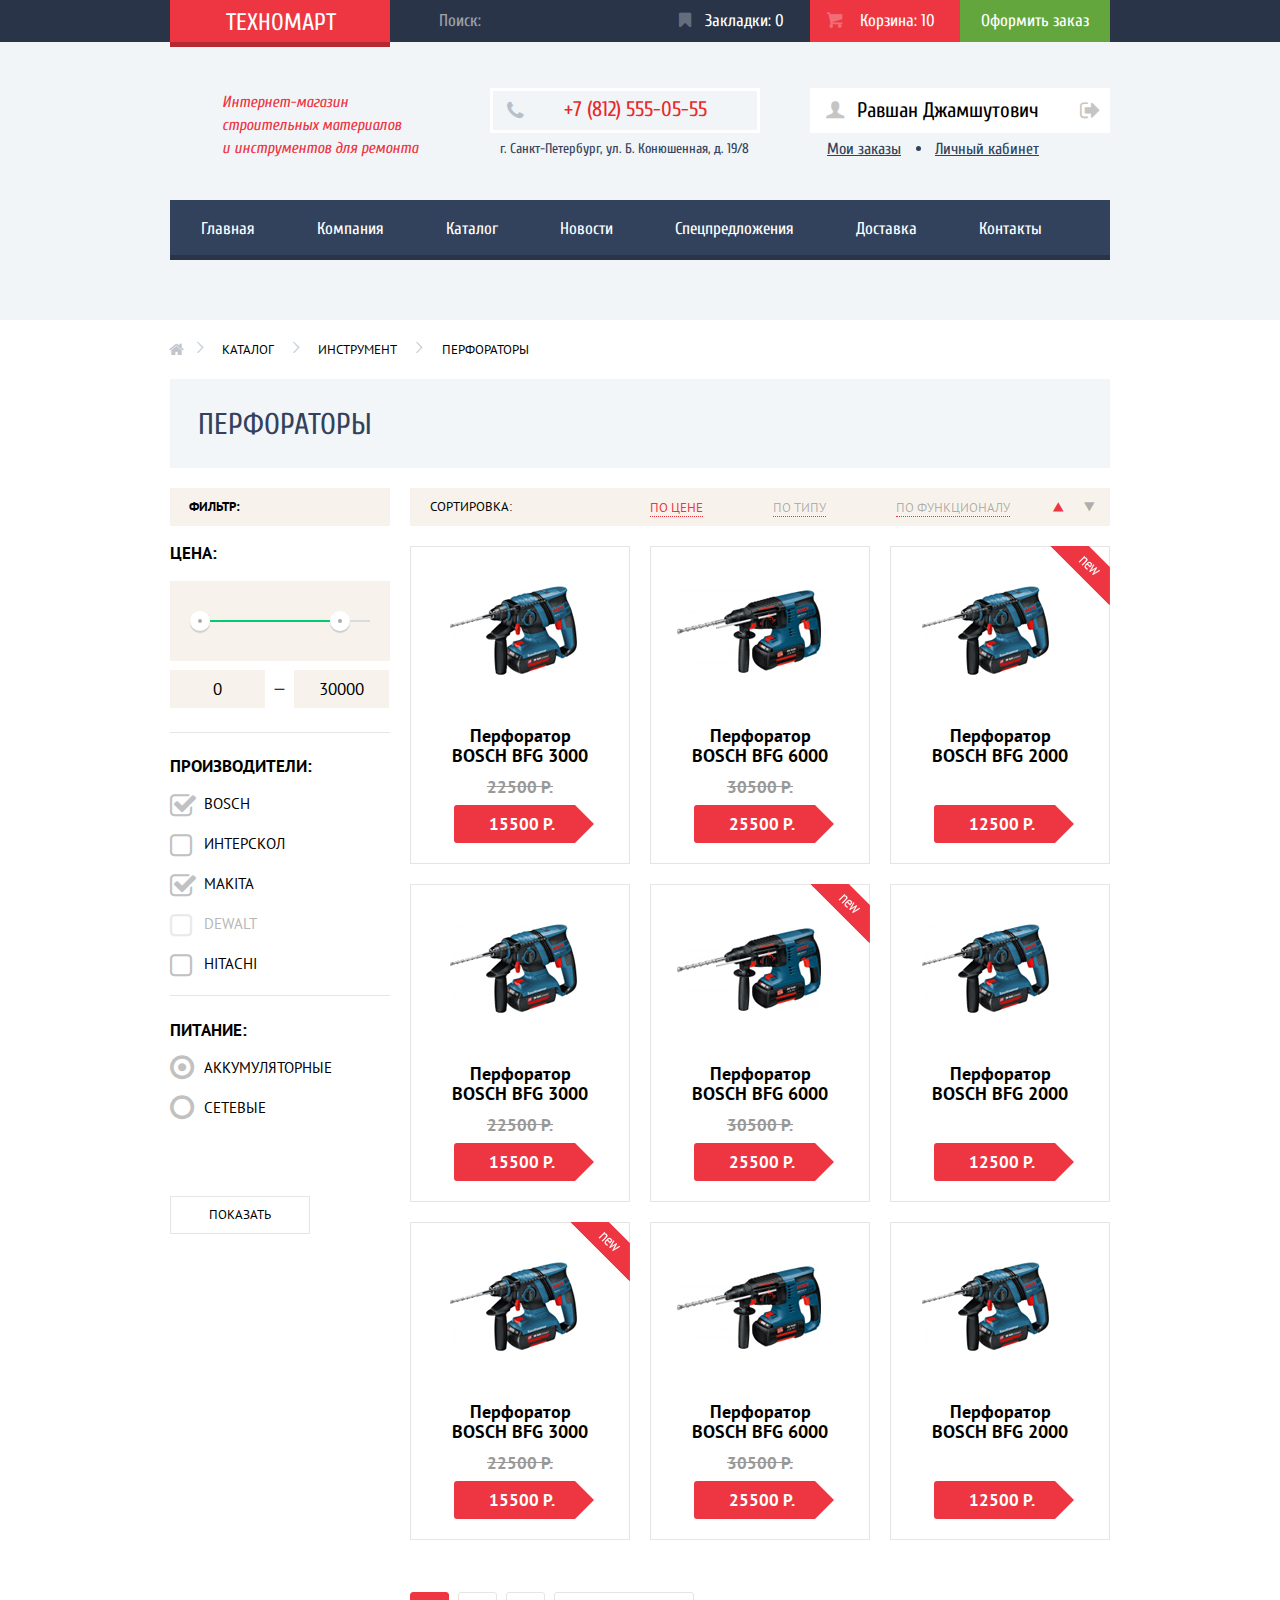
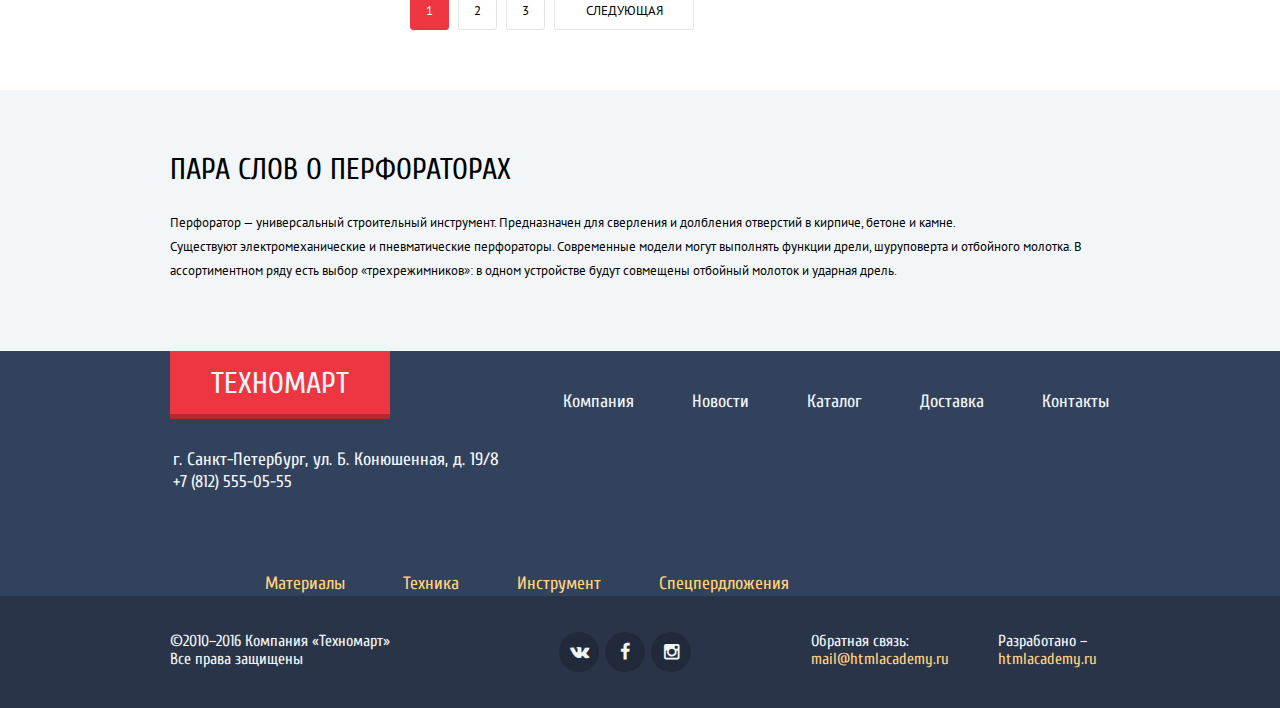
==== commit 423da13c: "Финальная версия" ====
--- a/catalog.html
+++ b/catalog.html
@@ -6,7 +6,7 @@
      <link href='https://fonts.googleapis.com/css?family=Cuprum:400,400italic,700,700italic&subset=latin,cyrillic' rel='stylesheet' type='text/css'>
     <link href='https://fonts.googleapis.com/css?family=PT+Sans:400,700&subset=latin,cyrillic' rel='stylesheet' type='text/css'>
     <link rel="stylesheet" href="css/normalize.css">
-    <link rel="stylesheet" href="css/style.css">
+    <link rel="stylesheet" href="css/mini.css">
   </head>
   <body>
  
@@ -69,7 +69,7 @@
                 <span class="icon-logout"></span>
               </a><!--
           --></div>
-            <ul>
+            <ul class="profile-bookmark">
               <li><a href="#">Мои заказы</a></li>
               <li><a href="#">Личный кабинет</a></li>
             </ul>
@@ -275,7 +275,7 @@
             <li><a class="selected" href="#">1</a></li><!--
           --><li><a href="#">2</a></li><!--
           --><li><a href="#">3</a></li><!--
-          --><li><a href="#">СЛЕДУЮЩАЯ</a></li>
+          --><li><a class="next" href="#">СЛЕДУЮЩАЯ</a></li>
           </ul>
         </div>
       </section>
@@ -355,7 +355,7 @@
       <button class="modal-cart-close" type="button">Закрыть</button>
     </div>
     
-    <script src="js/main.js"></script>
+    <script src="js/mini-js.js"></script>
 		
 </body>
 </html>--- a/css/mini.css
+++ b/css/mini.css
@@ -0,0 +1 @@
+body{font-size:17px;line-height:18px;color:#000000;font-weight:normal;font-family:"Cuprum", "Arial", sans-serif}@font-face{font-weight:normal;font-style:normal;font-family:"symbols-technomart";src:url("../fonts/symbols-technomart.woff") format("woff"), url("../fonts/symbols-technomart.woff2") format("woff2")}[class^="icon-"]::before,[class*=" icon-"]::before{display:inline-block;vertical-align:top;width:1em;margin-right:0.2em;margin-left:0.2em;font-weight:normal;line-height:1em;font-family:"symbols-technomart";text-align:center;text-transform:none;text-decoration:inherit;font-style:normal;font-variant:normal;speak:none}.icon-left::before{content:"\3c"}.icon-right::before{content:"\3e"}.icon-basket::before{content:"\62"}.icon-facebook::before{content:"\66"}.icon-twitter::before{content:"\74"}.icon-vk::before{content:"\76"}.icon-up::before{content:"\2c4"}.icon-down::before{content:"\2c5"}.icon-left-big::before{content:"\2190"}.icon-right-big::before{content:"\2192"}.icon-login::before{content:"\2386"}.icon-logout::before{content:"\241b"}.icon-up-dir::before{content:"\25b2"}.icon-down-dir::before{content:"\25bc"}.icon-circle::before{content:"\25cb"}.icon-circle-dot::before{content:"\25cf"}.icon-star::before{content:"\2605"}.icon-check-off::before{content:"\2610"}.icon-check-on::before{content:"\2611"}.icon-youtube::before{content:"\f39e"}.icon-home::before{content:"🏠"}.icon-user::before{content:"👨"}.icon-phone::before{content:"📞"}.icon-instagramm::before{content:"📷"}.icon-search::before{content:"🔍"}.icon-bookmark::before{content:"🔖"}h1{font-size:18px;line-height:20px;color:#000000;font-weight:bold;font-family:"PT Sans", "Arial", sans-serif}h2{font-size:24px;line-height:30px;color:#ffffff;font-weight:bold;font-family:Cuprum, "Arial", sans-serif}ul{margin:0px;padding:0px;list-style-type:none}a{text-decoration:none}img{max-width:100%;height:auto}.header-top{border-bottom:5px solid #f1f5f7;background-color:#293449}.wrapper-center{width:940px;margin:0 auto}.top-bar{margin:0px}.top-bar a{display:block;color:#ffffff}.top-bar li{display:inline-block;vertical-align:top}.top-logo{position:relative}.logo{box-sizing:border-box;position:absolute;width:220px;padding:11px 56px 7px;font-family:Cuprum, "Arial", sans-serif;font-size:24px;line-height:24px;font-weight:normal;text-align:center;border-bottom:5px solid #b52933;background-color:#ee3643}.logo:hover{background-color:#ca2c37}.top-search{position:relative;margin-left:220px}.top-search input{box-sizing:border-box;width:270px;padding:12px;padding-left:49px;font-family:Cuprum,"Arial", sans-serif;font-size:17px;line-height:18px;color:#ffffff;border:none;background-color:#293449;outline:none}.top-search-label:before{content:"\1f50d";position:absolute;top:12px;left:18px;font-family:"symbols-technomart";font-size:18px;color:rgba(255,255,255,0.3)}.top-search input:hover{background:#212a3a}.top-search:hover .top-search-label:before{color:#ffffff}.top-search-input:focus + .top-search-label:before{color:#ee3643}.top-search input:focus{color:#000000;background:#ffffff}.top-bookmark a,.top-cart a{box-sizing:border-box;width:150px;padding:12px 0px;font-family:Cuprum, "Arial", sans-serif;font-size:17px;line-height:18px}.icon-bookmark{margin-left:13px;margin-right:4px;color:rgba(255,255,255, 0.3)}.icon-basket{margin-left:13px;margin-right:9px;color:rgba(255,255,255, 0.3)}.top-bookmark:hover,.top-cart:hover{background:#212a3a}.top-bookmark:hover span,.top-cart:hover span{color:rgba(255,255,255,1)}.top-bookmark:active span,.top-cart:active span{color:rgba(255,255,255,0.6)}.top-value{background:#ee3643}.top-buy a{box-sizing:border-box;width:150px;padding:12px 0px;font-family:Cuprum, "Arial", sans-serif;font-size:17px;line-height:18px;text-align:center;background:#63a63e}.top-buy a:hover{background:#5fbb2d}.top-buy a:active{color:rgba(255,255,255,0.5);background:#518534}.header-sub{padding-bottom:60px;background:#f1f5f7}.description{box-sizing:border-box;display:inline-block;vertical-align:top;width:320px;padding:44px 52px 40px}.description p{margin:0px;font-family:"Cuprum", "Arial", sans-serif;font-style:italic;font-size:16px;line-height:23px;color:#ee3643}.header-contact{box-sizing:border-box;display:inline-block;vertical-align:top;width:320px;padding:41px 0px 32px 0px;color:#32425c}.tel{box-sizing:border-box;display:inline-block;vertical-align:top;width:270px;padding:9px;padding-left:7px;font-family:"Cuprum", "Arial", sans-serif;font-size:21px;line-height:18px;border:3px solid #ffffff;color:#e9292a}.icon-phone{margin-right:30px;color:#b7bfc8}.header-contact p{margin:0px;padding:4px 10px;font-family:"Cuprum", "Arial", sans-serif;font-size:14px;line-height:24px;color:#32425c}.register{box-sizing:border-box;display:inline-block;vertical-align:top;width:300px;padding:41px 0px 42px 19px}.register a{box-sizing:border-box;display:inline-block;vertical-align:top;font-family:"Cuprum", "Arial", sans-serif;font-size:21px;line-height:18px;color:#000000;background-color:#ffffff}.login{width:121px;padding-top:13px;padding-bottom:11px}.icon-login{margin-left:10px;margin-right:2px;color:#c5c5c5}.reg{box-sizing:border-box;margin-left:10px;padding:14px 25px;padding-right:22px;padding-bottom:13px}.login:hover,.reg:hover{color:#ee3643}.login:hover .icon-login{color:#32425c}.login:active,.reg:active{color:rgba(0,0,0,0.3)}.login:active .icon-login{color:rgba(0,0,0,0.3)}.header-menu ul{box-sizing:border-box;background-color:#32425c;border-bottom:5px solid #293449}.header-menu li{display:inline-block;vertical-align:top}.header-menu a{display:block;padding:20px 31px;padding-bottom:18px;font-family:"Cuprum", "Arial", sans-serif;font-size:17px;line-height:17px;color:#ffffff}.header-menu .main{padding-left:52px}.header-menu a:hover{background:#293449}.header-menu a:active{color:rgba(255,255,255,0.5);background:#293449}.promo{padding-top:59px}.promo-item{position:relative;box-sizing:border-box;display:inline-block;vertical-align:top;width:300px;margin-right:20px;margin-bottom:20px;padding-top:21px;padding-left:25px;padding-bottom:22px}.promo-item .flag-new{position:absolute;top:0px;right:0px;width:60px;height:60px;overflow:hidden;z-index:20;background:url(../img/new-flag.png) no-repeat top right}.promo-item h2{margin:0px;margin-left:-2px;margin-bottom:12px}.promo-item:last-child{margin-right:0px}.promo-item a{box-sizing:border-box;display:inline-block;vertical-align:top;width:134px;padding:10px;font-family:"Cuprum", "Arial", sans-serif;font-size:14px;line-height:18px;text-align:center;color:#ffffff;border-radius:3px}.promo-container{position:relative}.slider{position:relative;box-sizing:border-box;float:left;width:620px;height:266px;margin-right:20px}.slider input[type=radio]{position:absolute;opacity:0}.slider-controls{position:absolute;bottom:35px;left:50%;width:100px;height:10px;margin-left:-52px;text-align:center;z-index:1}.slider-controls label{display:inline-block;width:4px;height:4px;margin:0 3px;background:white;border:3px solid white;vertical-align:top;border-radius:50%;cursor:pointer}#btn-1:checked ~ .slider-controls label[for="btn-1"],#btn-2:checked ~ .slider-controls label[for="btn-2"]{background:#ee3643}.promo-slider{box-sizing:border-box;position:absolute;top:0px;left:0px;width:620px;height:266px;overflow:hidden;padding-top:27px;padding-left:26px;background-color:#8d8170}.slider-header h2{margin:0px;margin-bottom:5px;font-family:"Cuprum", "Arial", sans-serif;font-size:36px;line-height:30px}.slider-header span{font-family:"PT Sans", "Arial", sans-serif;font-size:18px;line-height:24px;color:#ffffff}.slider .icon-left{position:absolute;top:112px;left:4px;font-size:45px;color:#ffffff}.slider .icon-left:hover,.slider .icon-right:hover{cursor:pointer}.slider .icon-right{position:absolute;top:112px;right:-15px;font-size:45px;color:#ffffff}.slider a{display:inline-block;vertical-align:top;position:absolute;bottom:22px;left:25px;padding:11px 46px 9px 50px;font-family:"Cuprum", "Arial", sans-serif;font-size:14px;line-height:18px;color:#ffffff;border-radius:3px;background-color:#ee3643}.slider a:hover{background:#ca2c37}.slider a:active{background:#ba2732}.promo-slider:nth-child(1){background-image:url(../img/slider1.jpg)}.promo-slider:nth-child(2){background-image:url(../img/slider2.jpg)}.promo-slider{display:none}#btn-1:checked ~ .slides .promo-slider:nth-child(1){display:block}#btn-2:checked ~ .slides .promo-slider:nth-child(2){display:block}.promo-materials{background:#f6b22d url(../img/bucket.png) no-repeat 83% 53%}.promo-materials a{background-color:rgba(221, 160, 40, 0.6)}.promo-materials a:hover{background-color:rgba(221, 160, 40, 0.8)}.promo-materials a:active{background-color:rgba(221, 160, 40, 1)}.promo-tools{background:#4aafde url(../img/perforator.png) no-repeat 87% 53%}.promo-tools a{background-color:rgba(66, 157, 199, 0.6)}.promo-tools a:hover{background-color:rgba(66, 157, 199, 0.8)}.promo-tools a:active{background-color:rgba(66, 157, 199, 1)}.promo-tech{background:#cc79d1 url(../img/tractor.png) no-repeat 86% 50%}.promo-tech a{background-color:rgba(183, 109, 188, 0.6)}.promo-tech a:hover{background-color:rgba(183, 109, 188, 0.8)}.promo-tech a:active{background-color:rgba(183, 109, 188, 1)}.promo-sale{margin-right:0px;background:#85d179 url(../img/cart.png) no-repeat 81% 50%}.promo-sale a{background-color:rgba(119, 188, 109, 0.6)}.promo-sale a:hover{background-color:rgba(119, 188, 109, 0.8)}.promo-sale a:active{background-color:rgba(119, 188, 109, 1)}.promo-delivery{background:#f6b22d url(../img/car.png) no-repeat 86% 53%}.promo-delivery a{background-color:rgba(221, 160, 40, 0.6)}.promo-delivery a:hover{background-color:rgba(221, 160, 40, 0.8)}.promo-delivery a:active{background-color:rgba(221, 160, 40, 1)}.popular{padding-top:33px}.popular-catalog{position:relative;background:#f7f3ec;padding:30px 23px 30px 26px;margin-bottom:19px}.popular-catalog h2{display:inline-block;vertical-align:top;margin:0px;font-size:30px;line-height:30px;font-weight:normal;color:#32425c}.popular-catalog a{box-sizing:border-box;position:absolute;right:24px;top:25px;display:inline-block;vertical-align:top;width:253px;padding-top:10px;padding-bottom:10px;font-size:14px;line-height:18px;text-align:center;color:#ffffff;border-radius:3px;background-color:#ee3643}.popular-catalog a:hover{background:#ca2c37}.popular-catalog a:active{background:#ba2732}.catalog-item{position:relative;box-sizing:border-box;display:inline-block;vertical-align:top;width:220px;margin-right:20px;margin-bottom:20px;border:1px solid #e5e5e5;text-align:center}.catalog-item:last-child{margin-right:0px}.catalog-item h1{margin-bottom:9px;padding:3px 30px;font-family:"PT Sans", "Arial", sans-serif;font-size:18px;line-height:20px}.old-price{display:block;margin-bottom:9px;font-family:"PT Sans", "Arial", sans-serif;font-size:17px;line-height:18px;font-weight:bold;text-decoration:line-through;color:#999999}.old-price-cancel{visibility:hidden}.price{position:relative;box-sizing:border-box;display:inline-block;vertical-align:top;width:139px;margin-left:6px;margin-bottom:20px;padding:10px;padding-left:8px;font-family:"PT Sans", "Arial", sans-serif;font-weight:bold;font-size:17px;line-height:18px;color:#ffffff;border-radius:3px;background-color:#ee3643}.price:after{content:"";position:absolute;top:0px;right:-20px;width:0px;height:0px;border:19px solid #ffffff;border-left-color:#ee3643}.flag-new{position:absolute;top:-1px;right:-1px;width:60px;height:60px;overflow:hidden;z-index:20;background:url(../img/new-flag.png) no-repeat top right}.action{display:none;position:absolute;top:0px;left:0px;width:218px;height:90px;padding:43px 0px;background-color:#ffffff;z-index:10}.button{box-sizing:border-box;display:block;width:135px;margin:0px auto;margin-bottom:8px;padding:7px 0px;font-family:"Cuprum", "Arial", sans-serif;font-size:14px;line-height:18px;text-align:center;text-decoration:none;border:3px solid #63a63e;border-radius:3px}.buy{color:#ffffff;border-bottom-color:#367315;background:#63a63e}.bookmark{color:#32425c}.popular-item:hover,.catalog-item:hover{box-shadow:0 10px 25px rgba(0,0,0,0.5)}.popular-item:hover .action,.catalog-item:hover .action{display:block}.action .buy:hover{border:3px solid #5fbb2d;border-bottom-color:#367315;background:#5fbb2d}.action .buy:active{background:#518534;border-color:#518534}.action .bookmark:hover{border:3px solid #32425c}.action .bookmark:active{color:#c1c6ce;border:3px solid #c1c6ce}.brand{padding-bottom:66px}.brand-banner{box-sizing:border-box;display:inline-block;vertical-align:top;width:220px;height:145px;margin-bottom:20px;margin-right:20px;line-height:138px;text-align:center;border:1px solid #e5e5e5}.brand-banner img{display:inline-block;vertical-align:middle}.banner4,.banner8{margin-right:0px}.brand-banner:hover{box-shadow:0 10px 25px rgba(0,0,0,0.5)}.brand-banner:active{box-shadow:0 4px 10px rgba(0,0,0,0.5);opacity:0.5}.service{padding-top:68px;background-color:#f2f6f8}.service h2{margin:0px;margin-bottom:29px;font-size:30px;line-height:24px;font-weight:normal;color:#000000}.service p{width:400px;margin-bottom:69px;font-family:"PT Sans", "Arial", sans-serif;font-size:13px;line-height:24px}.service-list{position:relative;box-sizing:border-box;display:inline-block;vertical-align:top;width:240px;margin-right:77px}.service-item a{box-sizing:border-box;display:block;height:61px;padding-top:18px;padding-left:23px;font-family:"Cuprum", "Arial", sans-serif;font-weight:bold;font-size:21px;color:#ffffff;background-color:#32425c;border-top:1px solid #405069;border-bottom:1px solid #293449}.list-shadow{position:absolute;top:-40px;right:0px;z-index:10;width:10px;height:250px;background:url(../img/list-shadow.png) no-repeat}.service-item a:hover{background:#293449}.service-item a.selected{color:#32425c;background:#ffffff;border-color:#ffffff}.service-description,.guarantee-description,.credit-description{display:inline-block;vertical-align:top;width:610px;padding-bottom:60px}.service-description h2,.guarantee-description h2,.credit-description h2{font-size:36px;line-height:32px;color:#32425c;margin-bottom:27px}.service-description p,.guarantee-description p,.credit-description p{width:280px}.service-description{background:url(../img/delivery.png) no-repeat 141px 23px}.guarantee-description{display:none;background:url(../img/guarantee.png) no-repeat 223px 1px}.credit-description{display:none;background:url(../img/credit.png) no-repeat 143px -1px}.credit-description a{box-sizing:border-box;display:inline-block;vertical-align:top;margin-top:-43px;padding:10px 44px;font-family:"Cuprum", "Arial", sans-serif;font-size:14px;line-height:18px;color:#ffffff;border-radius:3px;background-color:#ee3643}.about{position:relative;padding-top:54px;padding-bottom:87px}.about-company,.about-contact{display:inline-block;vertical-align:top}.about-company{width:640px}.about h2{margin-bottom:26px;font-size:30px;line-height:30px;font-weight:normal;color:#000000}.about-company p{width:518px;margin-bottom:24px;font-family:"PT Sans", "Arial", sans-serif;font-size:13px;line-height:24px}.about-delivery span{display:inline-block;vertical-align:middle;width:25px;margin-right:11px;border-bottom:2px solid #fb565a}.about-delivery li{margin-bottom:22px;font-family:"Cuprum", "Arial", sans-serif;font-size:18px;line-height:17px}.about-company a{box-sizing:border-box;display:inline-block;vertical-align:top;margin-top:16px;padding:10px 40px;font-family:"Cuprum", "Arial", sans-serif;font-size:14px;line-height:18px;color:#ffffff;border-radius:3px;background-color:#ee3643}.about-company a:hover,.about-contact-mail:hover{background:#ca2c37}.about-company a:active,.about-contact-mail:active{background:#ba2732}.about-contact{width:300px;margin-right:0px}.about-contact p{margin-bottom:31px;width:180px;font-family:"PT Sans" , "Arial", sans-serif;font-size:13px;line-height:24px;font-weight:normal}.about-contact img{width:300px;height:158px;margin-bottom:36px}.about-contact-mail{box-sizing:border-box;display:inline-block;vertical-align:top;width:100%;padding:10px;font-family:"Cuprum", "Arial", sans-serif;font-size:14px;line-height:18px;text-align:center;color:#ffffff;border-radius:3px;background-color:#ee3643}.modal-map{display:none;position:absolute;top:33px;left:0px;width:940px;box-shadow:0px 0px 40px rgba(0,0,0,0.75)}.modal-map-close{position:absolute;top:10px;right:10px;width:20px;height:20px;font-size:0px;background:transparent;border:0px;outline:0px;cursor:pointer}.modal-map-close:before,.modal-map-close:after{content:'';position:absolute;top:8px;left:0px;width:20px;height:4px;background:#ee3643;cursor:pointer}.modal-write-us{display:none;position:fixed;top:50%;left:50%;width:620px;margin-left:-310px;margin-top:-286px;z-index:100;box-shadow:0px 20px 16px rgba(0,0,0,0.5)}.write-us-top{padding:40px 80px 37px 80px;background:#ffffff;border-top:7px solid #ee3643}.write-us-column1{display:inline-block;vertical-align:top;width:220px;margin-right:20px;margin-bottom:22px}.write-us-column2{display:inline-block;vertical-align:top;width:220px;margin-right:0px;margin-bottom:22px}.write-us-top input{box-sizing:border-box;width:213px;padding:8px 14px;font-family:"PT Sans", "Arial", sans-serif;font-size:13px;line-height:18px;border:2px solid #d7dcde;border-radius:3px}.write-us-top label{display:block;margin-bottom:13px}.write-us-top textarea{box-sizing:border-box;width:460px;resize:none;padding:12px 15px;font-family:"PT Sans", "Arial", sans-serif;font-size:13px;line-height:18px;border:2px solid #d7dcde;border-radius:3px}.write-us-bottom{padding:37px 80px;background:#f1f1f1}.write-us-bottom input{width:100%;padding:10px;font-size:14px;line-height:18px;text-transform:uppercase;color:#ffffff;background:#ee3643;border:none;border-radius:3px;outline:none}.write-us-bottom input:hover{background:#ca2c37;cursor:pointer}.write-us-bottom input:active{background:#ba2732;cursor:pointer}.write-us-close{position:absolute;top:8px;right:8px;width:20px;height:20px;font-size:0px;background:transparent;border:0px;outline:0px;cursor:pointer}.write-us-close:before,.write-us-close:after{content:'';position:absolute;top:15px;right:10px;width:20px;height:4px;background:#ee3643;cursor:pointer}.modal-map-close:before,.write-us-close:before{transform:rotate(45deg)}.modal-map-close:after,.write-us-close:after{transform:rotate(-45deg)}footer{background-color:#32425c;color:#f1f5f7}footer a{color:#f1f5f7;text-decoration:none}.footer-logo,.footer-menu,.footer-menu li,.footer-address,.footer-promo,.footer-submenu li{display:inline-block;vertical-align:top}.footer-logo a{box-sizing:border-box;display:inline-block;vertical-align:top;width:220px;padding:18px;padding-bottom:15px;font-family:"Cuprum", "Arial", sans-serif;font-size:30px;line-height:30px;text-align:center;border-bottom:5px solid #b52933;background-color:#ee3643}.footer-menu{padding-left:173px;padding-top:39px}.footer-menu a{font-family:"Cuprum", "Arial", sans-serif;font-size:18px;line-height:24px}.footer-menu li,.footer-submenu li{padding-right:58px}.footer-menu li:last-child,.footer-submenu li:last-child{padding-right:0px}.footer-address{padding-top:28px;padding-left:3px;margin-bottom:53px}.footer-address p{margin:0px;font-family:"Cuprum", "Arial", sans-serif;font-size:18px;line-height:26px}.footer-promo{padding-top:28px;padding-left:95px}.footer-submenu a{font-family:"Cuprum", "Arial", sans-serif;font-size:18px;line-height:24px;color:#ffd180}.footer-menu a:hover,.footer-submenu a:hover{text-decoration:underline}.footer-menu a:active,.footer-submenu a:active{opacity:0.5;text-decoration:none}.footer-bottom{padding:36px;background-color:#293449}.copyright,.social,.feedback{display:inline-block;vertical-align:top}.copyright{width:230px;margin-right:155px;font-family:"Cuprum", "Arial", sans-serif;font-size:16px;line-height:18px}.social{width:145px;margin-right:103px}.social a{display:inline-block;vertical-align:top;width:40px;height:40px;margin-right:2px;font-size:0px;text-align:center;border-radius:50%;background:#212a3a}.social a:hover{background:#ee3643}.social span{font-size:18px;line-height:40px}.social span:before{vertical-align:middle}.feedback-mail,.feedback-dev{display:inline-block;vertical-align:top;font-family:"Cuprum", "Arial", sans-serif;font-size:16px;line-height:18px}.feedback-mail{width:140px;margin-right:43px}.feedback-mail a:hover,.feedback-dev a:hover{text-decoration:underline}.feedback-dev{width:100px}.feedback a{font-family:"Cuprum", "Arial", sans-serif;font-size:16px;line-height:18px;color:#ffd180}.feedback a:active{color:#ee3643;text-decoration:none}.profile{display:inline-block;vertical-align:top;width:300px;padding-top:41px}.profile .user-name{box-sizing:border-box;display:inline-block;vertical-align:top;width:260px;padding-top:13px;padding-bottom:12px;padding-left:12px;font-family:"Cuprum", "Arial", sans-serif;font-size:21px;line-height:18px;color:#000000;text-decoration:none;background:#ffffff}.icon-user{margin-right:5px;font-size:18px;line-height:18px;color:#c5c5c5}.logout{box-sizing:border-box;display:inline-block;vertical-align:top;width:40px;height:45px;padding-top:11px;text-align:center;background:#ffffff}.icon-logout{font-size:22px;line-height:45px;color:#c5c5c5}.profile a{font-family:"Cuprum", "Arial", sans-serif;font-size:16px;line-height:18px;text-decoration:underline;color:#32425c}.user-name:hover span{color:#32425c}.user-name:active,.user:active .icon-user{color:rgba(0,0,0,0.3)}.logout:hover span{color:#32425c}.logout:active span{color:rgba(0,0,0,0.3)}.profile ul{padding-left:17px}.profile li{position:relative;display:inline-block;vertical-align:top;margin-right:30px;padding-top:7px}.profile li:first-child:after{content:"";position:absolute;width:5px;height:5px;top:50%;left:120%;background-color:#32425c;border-radius:50%}.profile-bookmark a:hover{color:#ee3643}.profile-bookmark a:active{color:rgba(50,66,92,0.3)}.breadcrumbs{padding:20px 0px}.breadcrumbs li{display:inline-block;vertical-align:top}.breadcrumbs .home{display:inline-block;vertical-align:middle;font-size:0px;width:8px;height:18px}.icon-home{margin-left:-5px;font-size:16px;line-height:20px;color:#c1c6ce}.breadcrumbs a{display:inline-block;vertical-align:middle;padding-right:13px;font-family:"PT Sans", "Arial", sans-serif;font-size:13px;line-height:18px;color:#000000}.icon-right{margin-right:13px;color:#c1c6ce}.title-page h1{margin:0px;padding:31px;padding-bottom:28px;padding-left:28px;font-family:"Cuprum", "Arial", sans-serif;font-size:30px;line-height:30px;font-weight:normal;background-color:#f2f6f8;color:#32425c}.filter{display:inline-block;vertical-align:top;width:220px;padding-top:20px}.filter h3{margin:0px;margin-bottom:12px;padding:10px 19px;background-color:#f7f3ec;font-family:"PT Sans", "Arial", sans-serif;font-size:13px;line-height:18px;color:#000000}.filter h4{margin:0px;margin-bottom:13px;font-family:"PT Sans", "Arial", sans-serif;font-size:17px;line-height:30px;font-weight:bold;color:#000000}.price-controls{position:relative;box-sizing:border-box;height:80px;margin-bottom:9px;padding-top:39px;padding-right:20px;padding-left:20px;text-align:center;background-color:#f7f3ec}.price-controls .scale{height:2px;background:#d7dcde;cursor:pointer}.price-controls .bar{width:83%;height:2px;background:#00ca74}.price-controls .toggle{position:absolute;top:30px;left:0px;width:4px;height:4px;border:8px solid #fff;border-radius:50%;background:#ababab;box-shadow:0 2px 1px 0 #cfcfcf;cursor:pointer}.price-controls .toggle-min{left:20px}.price-controls .toggle-max{left:160px}.price-value{padding-bottom:24px;border-bottom:1px solid #e5e5e5}.price-value span{margin:9px;line-height:37px}.price-value input{display:inline-block;vertical-align:top;width:95px;padding:10px 0px;font-family:"PT Sans", "Arial", sans-serif;font-size:17px;line-height:18px;text-align:center;border:none;background-color:#f7f3ec}.filter-brand{margin-bottom:19px;padding-top:18px;padding-bottom:1px;border-bottom:1px solid #e5e5e5}input[type="checkbox"],input[type="radio"]{display:none}.filter label{display:block;margin-bottom:21px;padding-left:34px;font-family:"PT Sans", "Arial", sans-serif;font-size:15px;line-height:19px;cursor:pointer;position:relative}input[type="checkbox"] + label:before{content:"\2610";position:absolute;top:3px;left:0px;font-family:"symbols-technomart";font-size:28px;color:#c1c1c1}input[type="checkbox"] + label:hover:before{content:"\2610";position:absolute;top:3px;left:0px;font-family:"symbols-technomart";font-size:28px;color:#b5b5b5}input[type="checkbox"]:checked + label:before{content:"\2611";position:absolute;top:3px;left:0px;font-family:"symbols-technomart";font-size:28px;color:#c1c1c1}input[type="checkbox"]:checked + label:hover:before{content:"\2611";position:absolute;top:3px;left:0px;font-family:"symbols-technomart";font-size:28px;color:#b5b5b5}input[type="checkbox"]:disabled + label:before{content:"\2610";position:absolute;top:3px;left:0px;font-family:"symbols-technomart";font-size:28px;color:#e9e9e9}input[type="checkbox"]:disabled + label{color:#b8b8b8}.filter-power{margin-bottom:79px}input[type="radio"] + label:before{content:"\25cb";position:absolute;top:0px;left:0px;font-family:"symbols-technomart";font-size:28px;color:#c1c1c1}input[type="radio"] + label:hover:before{content:"\25cb";position:absolute;top:0px;left:0px;font-family:"symbols-technomart";font-size:28px;color:#b5b5b5}input[type="radio"]:checked + label:before{content:"\25cf";position:absolute;top:0px;left:0px;font-family:"symbols-technomart";font-size:28px;color:#c1c1c1}input[type="radio"]:checked + label:hover:before{content:"\25cf";position:absolute;top:0px;left:0px;font-family:"symbols-technomart";font-size:28px;color:#b5b5b5}.filter input[type="submit"]{width:140px;padding:9px;font-family:"PT Sans", "Arial", sans-serif;font-size:13px;line-height:18px;background:#ffffff;border:1px solid #e5e5e5}.catalog{box-sizing:border-box;display:inline-block;vertical-align:top;width:720px;padding-top:20px;padding-left:20px;padding-bottom:60px}.sort-bar{margin-bottom:20px;padding:10px 0px 8px 20px;background-color:#f7f3ec;line-height:18px}.sort-bar h3{display:inline-block;vertical-align:top;margin:0px;margin-right:134px;font-family:"PT Sans", "Arial", sans-serif;font-size:13px;line-height:18px;font-weight:normal;color:#000000}.sort-bar-type,.sort-bar-type2{display:inline-block;vertical-align:top}.sort-bar li{display:inline-block;vertical-align:top;margin-right:66px}.sort-bar li:last-child{margin-right:0px}.sort-bar-type a{font-family:"PT Sans", "Arial", sans-serif;font-size:13px;line-height:18px;color:rgba(0,0,0,0.3);border-bottom:1px dotted #ee3643}.sort-bar-type a:hover{color:#000000;border-bottom:1px solid #ee3643}.sort-bar-type2{margin-top:-3px;padding-left:28px}.sort-bar-type2 a{font-family:"PT Sans", "Arial", sans-serif;font-size:23px;line-height:18px;color:rgba(0,0,0,0.3)}.sort-bar-type2 li{margin-right:-5px}.sort-bar-type2 a:hover{color:#000000;border-bottom:none}.sort-bar-enable{color:#ee3643;text-decoration:none}a.sort-bar-enable{color:#ee3643;text-decoration:none}.catalog .catalog-item:nth-child(4),.catalog .catalog-item:nth-child(7),.catalog .catalog-item:nth-child(10){margin-right:0px}.pages{margin-top:32px}.pages li{display:inline-block;vertical-align:top;line-height:36px;padding-right:9px}.pages a{display:inline-block;vertical-align:top;padding:9px 15px;font-family:"PT Sans", "Arial", sans-serif;font-size:13px;line-height:18px;color:#000000;border:1px solid #e5e5e5;border-radius:3px}.pages .next{width:108px;text-align:center}.pages a:hover{border:1px solid #bdc6ca}.pages a:active{border:1px solid #ee3643}.pages a.selected{color:#ffffff;background:#ee3643;border:1px solid #ee3643}.catalog-about{background-color:#f2f6f8;padding:65px;padding-bottom:55px}.catalog-about h2{margin:0px;margin-bottom:26px;font-family:"Cuprum", "Arial", sans-serif;font-size:30px;font-weight:normal;color:#000000}.catalog-about p{font-family:"PT Sans", "Arial", sans-serif;font-size:13px;line-height:24px}.modal-cart{display:none;position:fixed;top:50%;left:50%;margin-top:-200px;z-index:100;width:620px;margin-left:-310px;font-family:"Cuprum", "Arial", sans-serif;font-size:30px;box-shadow:0px 20px 40px rgba(0,0,0,0.75)}.modal-cart-top{padding:67px 0px;padding-left:180px;background:#ffffff;border-top:7px solid #ee3643;background:#ffffff url(../img/shape-ok-green.png) no-repeat 80px 70px}.modal-cart-bottom{padding:37px 80px;background:#f1f1f1}.modal-cart-order{width:220px;margin-right:20px;padding:10px;font-size:14px;line-height:18px;text-transform:uppercase;color:#ffffff;background:#ee3643;border:none;border-radius:3px;cursor:pointer;outline:none}.modal-cart-order:hover{background:#ca2c37}.modal-cart-order:active{background:#ba2732}.modal-cart-buy{width:220px;padding:10px;font-size:14px;line-height:18px;text-transform:uppercase;color:#000000;background:#ffffff;border:none;border-radius:3px;cursor:pointer}.modal-cart-close{position:absolute;top:8px;right:8px;width:20px;height:20px;font-size:0px;background:transparent;border:0px;outline:0px;cursor:pointer}.modal-cart-close:before,.modal-cart-close:after{content:'';position:absolute;top:16px;right:8px;width:20px;height:4px;background:#ee3643;cursor:pointer}.modal-cart-close:before{transform:rotate(45deg)}.modal-cart-close:after{transform:rotate(-45deg)}.modal-show{display:block;animation:fade 0.4s}@-webkit-keyframes fade{0%{-webkit-transform:translateY(2000px);transform:translateY(2000px);}100%{-webkit-transform:translateY(0px);transform:translateY(0px);}}@keyframes fade{0%{-webkit-transform:translateY(2000px);transform:translateY(2000px);}100%{-webkit-transform:translateY(0px);transform:translateY(0px);}}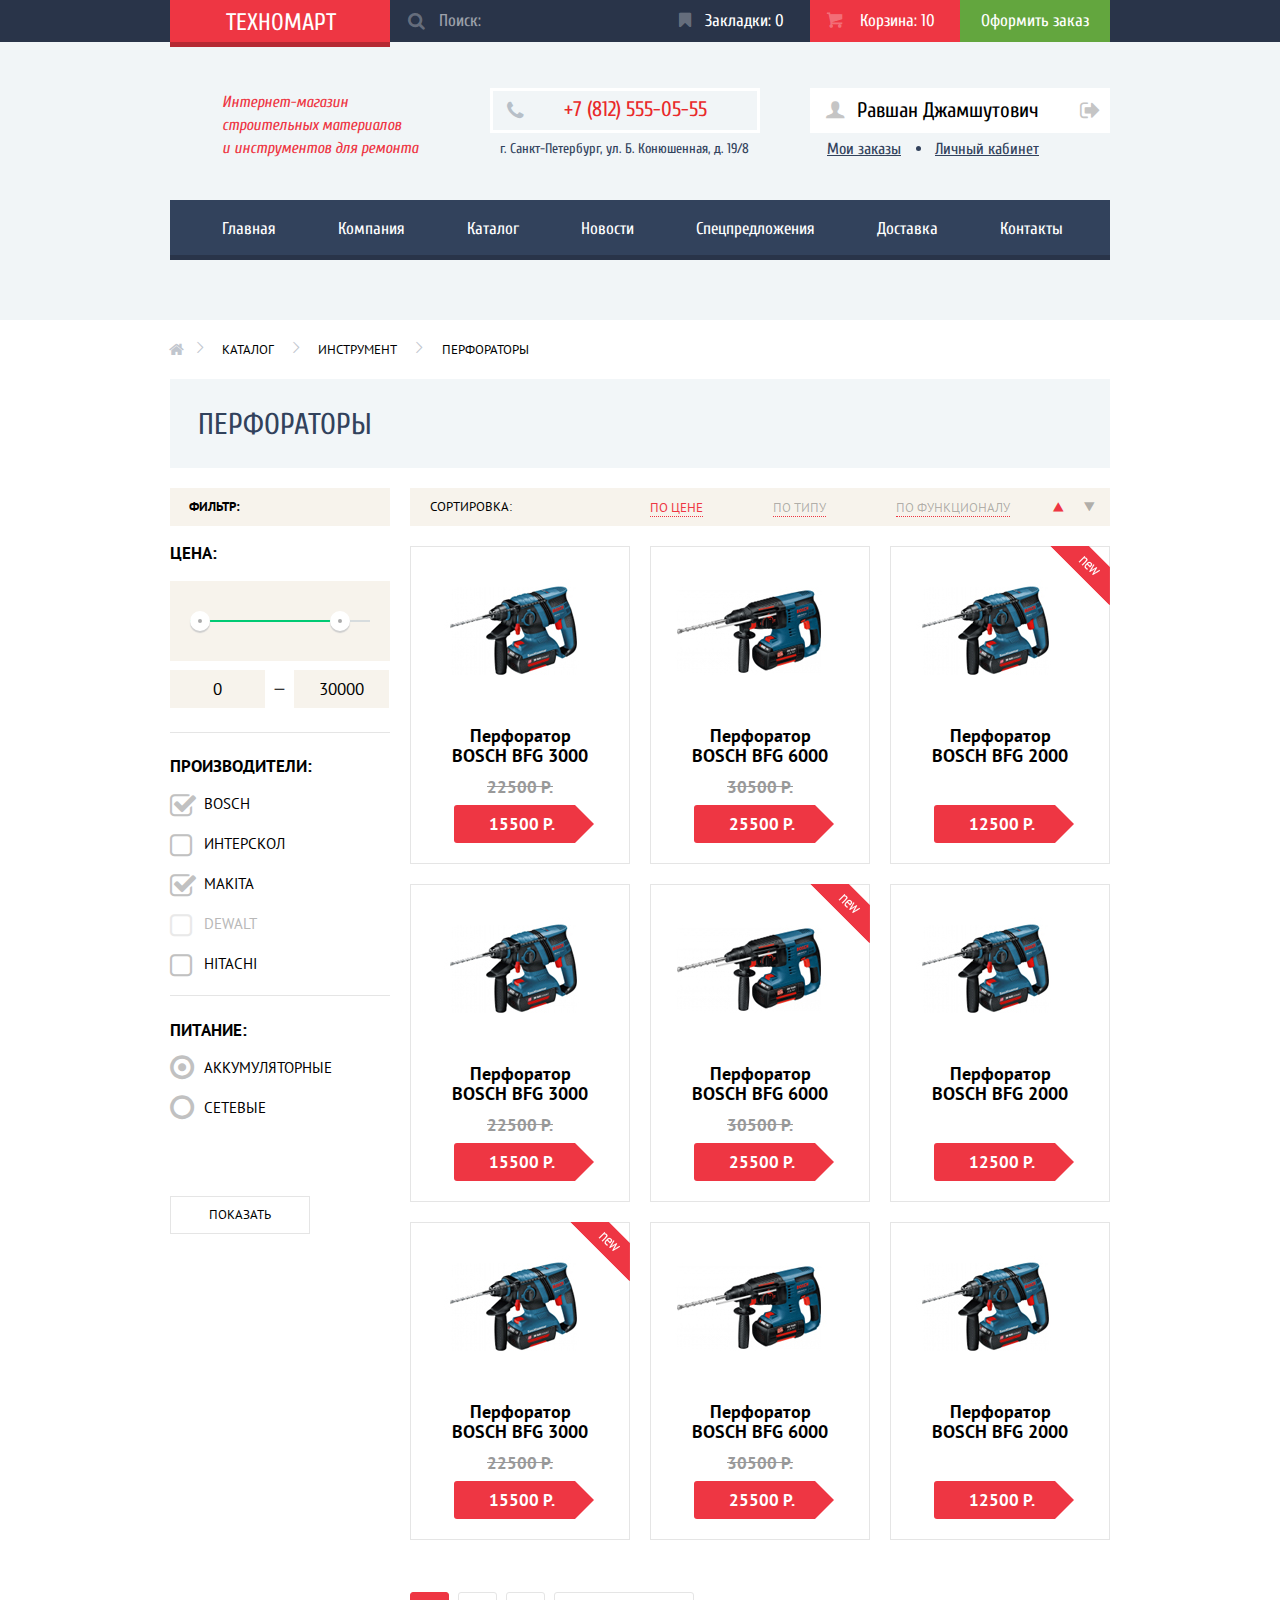
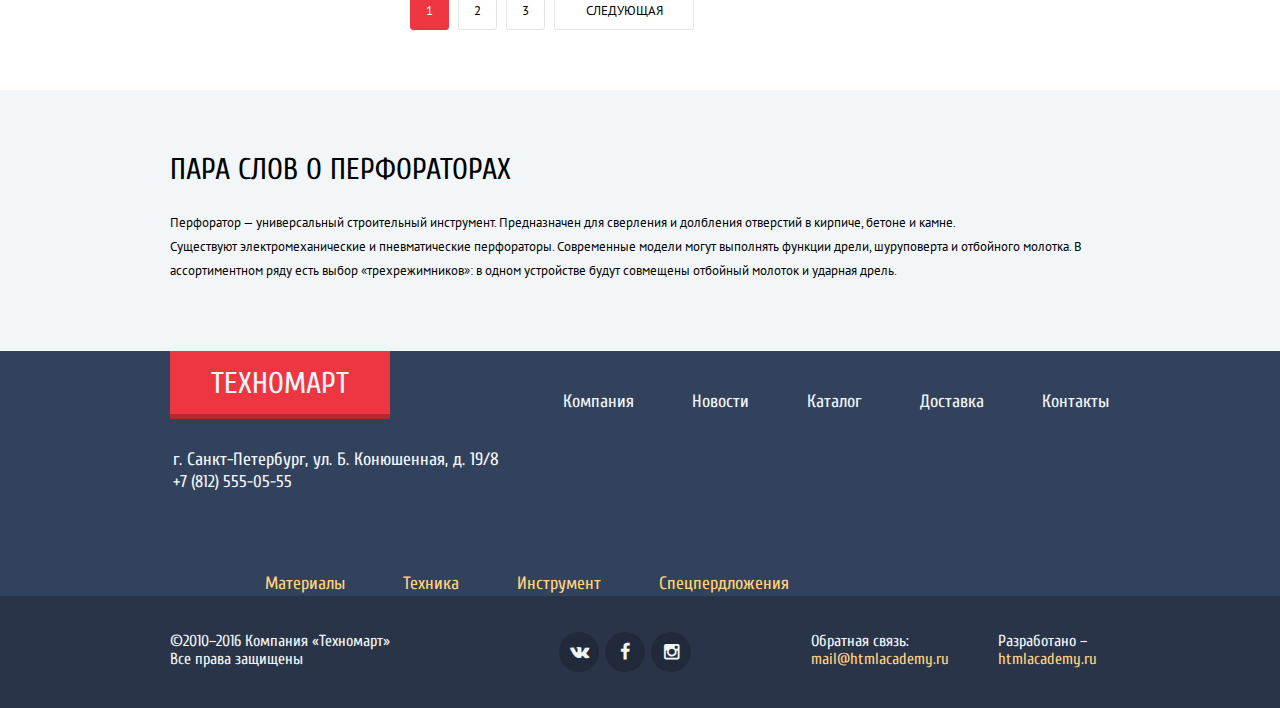
==== commit ada620dc: "финал 2" ====
--- a/catalog.html
+++ b/catalog.html
@@ -20,8 +20,9 @@
             </li><!--
           --><li class="top-search">
               <form action="get">
-                <input type="text" name="top-search" placeholder="Поиск:">
-              </form>
+                <input type="text" class="top-search-input" name="search" id="search" placeholder="Поиск:">
+                <label for="search" class="top-search-label"></label>
+              </form>  
             </li><!--
            --><li class="top-bookmark">
               <a href="#">
@@ -77,9 +78,9 @@
 				  
 				  <nav class="header-menu">
             <ul>
-              <li><a href="index.html">Главная</a></li><!--
+              <li><a class="main" href="index.html">Главная</a></li><!--
             --><li><a href="#">Компания</a></li><!--
-            --><li><a href="catalog.html">Каталог</a></li><!--
+            --><li><a>Каталог</a></li><!--
             --><li><a href="#">Новости</a></li><!--
             --><li><a href="#">Спецпредложения</a></li><!--
             --><li><a href="#">Доставка</a></li><!--
@@ -293,7 +294,7 @@
     <footer>
  			<div class="wrapper-center">
         <div class="footer-logo">
- 			    <a href="#" class="">ТЕХНОМАРТ</a>
+ 			    <a href="index.html">ТЕХНОМАРТ</a>
         </div><!--
       --><div class="footer-menu">
  			    <ul>
--- a/css/mini.css
+++ b/css/mini.css
@@ -1 +1 @@
-body{font-size:17px;line-height:18px;color:#000000;font-weight:normal;font-family:"Cuprum", "Arial", sans-serif}@font-face{font-weight:normal;font-style:normal;font-family:"symbols-technomart";src:url("../fonts/symbols-technomart.woff") format("woff"), url("../fonts/symbols-technomart.woff2") format("woff2")}[class^="icon-"]::before,[class*=" icon-"]::before{display:inline-block;vertical-align:top;width:1em;margin-right:0.2em;margin-left:0.2em;font-weight:normal;line-height:1em;font-family:"symbols-technomart";text-align:center;text-transform:none;text-decoration:inherit;font-style:normal;font-variant:normal;speak:none}.icon-left::before{content:"\3c"}.icon-right::before{content:"\3e"}.icon-basket::before{content:"\62"}.icon-facebook::before{content:"\66"}.icon-twitter::before{content:"\74"}.icon-vk::before{content:"\76"}.icon-up::before{content:"\2c4"}.icon-down::before{content:"\2c5"}.icon-left-big::before{content:"\2190"}.icon-right-big::before{content:"\2192"}.icon-login::before{content:"\2386"}.icon-logout::before{content:"\241b"}.icon-up-dir::before{content:"\25b2"}.icon-down-dir::before{content:"\25bc"}.icon-circle::before{content:"\25cb"}.icon-circle-dot::before{content:"\25cf"}.icon-star::before{content:"\2605"}.icon-check-off::before{content:"\2610"}.icon-check-on::before{content:"\2611"}.icon-youtube::before{content:"\f39e"}.icon-home::before{content:"🏠"}.icon-user::before{content:"👨"}.icon-phone::before{content:"📞"}.icon-instagramm::before{content:"📷"}.icon-search::before{content:"🔍"}.icon-bookmark::before{content:"🔖"}h1{font-size:18px;line-height:20px;color:#000000;font-weight:bold;font-family:"PT Sans", "Arial", sans-serif}h2{font-size:24px;line-height:30px;color:#ffffff;font-weight:bold;font-family:Cuprum, "Arial", sans-serif}ul{margin:0px;padding:0px;list-style-type:none}a{text-decoration:none}img{max-width:100%;height:auto}.header-top{border-bottom:5px solid #f1f5f7;background-color:#293449}.wrapper-center{width:940px;margin:0 auto}.top-bar{margin:0px}.top-bar a{display:block;color:#ffffff}.top-bar li{display:inline-block;vertical-align:top}.top-logo{position:relative}.logo{box-sizing:border-box;position:absolute;width:220px;padding:11px 56px 7px;font-family:Cuprum, "Arial", sans-serif;font-size:24px;line-height:24px;font-weight:normal;text-align:center;border-bottom:5px solid #b52933;background-color:#ee3643}.logo:hover{background-color:#ca2c37}.top-search{position:relative;margin-left:220px}.top-search input{box-sizing:border-box;width:270px;padding:12px;padding-left:49px;font-family:Cuprum,"Arial", sans-serif;font-size:17px;line-height:18px;color:#ffffff;border:none;background-color:#293449;outline:none}.top-search-label:before{content:"\1f50d";position:absolute;top:12px;left:18px;font-family:"symbols-technomart";font-size:18px;color:rgba(255,255,255,0.3)}.top-search input:hover{background:#212a3a}.top-search:hover .top-search-label:before{color:#ffffff}.top-search-input:focus + .top-search-label:before{color:#ee3643}.top-search input:focus{color:#000000;background:#ffffff}.top-bookmark a,.top-cart a{box-sizing:border-box;width:150px;padding:12px 0px;font-family:Cuprum, "Arial", sans-serif;font-size:17px;line-height:18px}.icon-bookmark{margin-left:13px;margin-right:4px;color:rgba(255,255,255, 0.3)}.icon-basket{margin-left:13px;margin-right:9px;color:rgba(255,255,255, 0.3)}.top-bookmark:hover,.top-cart:hover{background:#212a3a}.top-bookmark:hover span,.top-cart:hover span{color:rgba(255,255,255,1)}.top-bookmark:active span,.top-cart:active span{color:rgba(255,255,255,0.6)}.top-value{background:#ee3643}.top-buy a{box-sizing:border-box;width:150px;padding:12px 0px;font-family:Cuprum, "Arial", sans-serif;font-size:17px;line-height:18px;text-align:center;background:#63a63e}.top-buy a:hover{background:#5fbb2d}.top-buy a:active{color:rgba(255,255,255,0.5);background:#518534}.header-sub{padding-bottom:60px;background:#f1f5f7}.description{box-sizing:border-box;display:inline-block;vertical-align:top;width:320px;padding:44px 52px 40px}.description p{margin:0px;font-family:"Cuprum", "Arial", sans-serif;font-style:italic;font-size:16px;line-height:23px;color:#ee3643}.header-contact{box-sizing:border-box;display:inline-block;vertical-align:top;width:320px;padding:41px 0px 32px 0px;color:#32425c}.tel{box-sizing:border-box;display:inline-block;vertical-align:top;width:270px;padding:9px;padding-left:7px;font-family:"Cuprum", "Arial", sans-serif;font-size:21px;line-height:18px;border:3px solid #ffffff;color:#e9292a}.icon-phone{margin-right:30px;color:#b7bfc8}.header-contact p{margin:0px;padding:4px 10px;font-family:"Cuprum", "Arial", sans-serif;font-size:14px;line-height:24px;color:#32425c}.register{box-sizing:border-box;display:inline-block;vertical-align:top;width:300px;padding:41px 0px 42px 19px}.register a{box-sizing:border-box;display:inline-block;vertical-align:top;font-family:"Cuprum", "Arial", sans-serif;font-size:21px;line-height:18px;color:#000000;background-color:#ffffff}.login{width:121px;padding-top:13px;padding-bottom:11px}.icon-login{margin-left:10px;margin-right:2px;color:#c5c5c5}.reg{box-sizing:border-box;margin-left:10px;padding:14px 25px;padding-right:22px;padding-bottom:13px}.login:hover,.reg:hover{color:#ee3643}.login:hover .icon-login{color:#32425c}.login:active,.reg:active{color:rgba(0,0,0,0.3)}.login:active .icon-login{color:rgba(0,0,0,0.3)}.header-menu ul{box-sizing:border-box;background-color:#32425c;border-bottom:5px solid #293449}.header-menu li{display:inline-block;vertical-align:top}.header-menu a{display:block;padding:20px 31px;padding-bottom:18px;font-family:"Cuprum", "Arial", sans-serif;font-size:17px;line-height:17px;color:#ffffff}.header-menu .main{padding-left:52px}.header-menu a:hover{background:#293449}.header-menu a:active{color:rgba(255,255,255,0.5);background:#293449}.promo{padding-top:59px}.promo-item{position:relative;box-sizing:border-box;display:inline-block;vertical-align:top;width:300px;margin-right:20px;margin-bottom:20px;padding-top:21px;padding-left:25px;padding-bottom:22px}.promo-item .flag-new{position:absolute;top:0px;right:0px;width:60px;height:60px;overflow:hidden;z-index:20;background:url(../img/new-flag.png) no-repeat top right}.promo-item h2{margin:0px;margin-left:-2px;margin-bottom:12px}.promo-item:last-child{margin-right:0px}.promo-item a{box-sizing:border-box;display:inline-block;vertical-align:top;width:134px;padding:10px;font-family:"Cuprum", "Arial", sans-serif;font-size:14px;line-height:18px;text-align:center;color:#ffffff;border-radius:3px}.promo-container{position:relative}.slider{position:relative;box-sizing:border-box;float:left;width:620px;height:266px;margin-right:20px}.slider input[type=radio]{position:absolute;opacity:0}.slider-controls{position:absolute;bottom:35px;left:50%;width:100px;height:10px;margin-left:-52px;text-align:center;z-index:1}.slider-controls label{display:inline-block;width:4px;height:4px;margin:0 3px;background:white;border:3px solid white;vertical-align:top;border-radius:50%;cursor:pointer}#btn-1:checked ~ .slider-controls label[for="btn-1"],#btn-2:checked ~ .slider-controls label[for="btn-2"]{background:#ee3643}.promo-slider{box-sizing:border-box;position:absolute;top:0px;left:0px;width:620px;height:266px;overflow:hidden;padding-top:27px;padding-left:26px;background-color:#8d8170}.slider-header h2{margin:0px;margin-bottom:5px;font-family:"Cuprum", "Arial", sans-serif;font-size:36px;line-height:30px}.slider-header span{font-family:"PT Sans", "Arial", sans-serif;font-size:18px;line-height:24px;color:#ffffff}.slider .icon-left{position:absolute;top:112px;left:4px;font-size:45px;color:#ffffff}.slider .icon-left:hover,.slider .icon-right:hover{cursor:pointer}.slider .icon-right{position:absolute;top:112px;right:-15px;font-size:45px;color:#ffffff}.slider a{display:inline-block;vertical-align:top;position:absolute;bottom:22px;left:25px;padding:11px 46px 9px 50px;font-family:"Cuprum", "Arial", sans-serif;font-size:14px;line-height:18px;color:#ffffff;border-radius:3px;background-color:#ee3643}.slider a:hover{background:#ca2c37}.slider a:active{background:#ba2732}.promo-slider:nth-child(1){background-image:url(../img/slider1.jpg)}.promo-slider:nth-child(2){background-image:url(../img/slider2.jpg)}.promo-slider{display:none}#btn-1:checked ~ .slides .promo-slider:nth-child(1){display:block}#btn-2:checked ~ .slides .promo-slider:nth-child(2){display:block}.promo-materials{background:#f6b22d url(../img/bucket.png) no-repeat 83% 53%}.promo-materials a{background-color:rgba(221, 160, 40, 0.6)}.promo-materials a:hover{background-color:rgba(221, 160, 40, 0.8)}.promo-materials a:active{background-color:rgba(221, 160, 40, 1)}.promo-tools{background:#4aafde url(../img/perforator.png) no-repeat 87% 53%}.promo-tools a{background-color:rgba(66, 157, 199, 0.6)}.promo-tools a:hover{background-color:rgba(66, 157, 199, 0.8)}.promo-tools a:active{background-color:rgba(66, 157, 199, 1)}.promo-tech{background:#cc79d1 url(../img/tractor.png) no-repeat 86% 50%}.promo-tech a{background-color:rgba(183, 109, 188, 0.6)}.promo-tech a:hover{background-color:rgba(183, 109, 188, 0.8)}.promo-tech a:active{background-color:rgba(183, 109, 188, 1)}.promo-sale{margin-right:0px;background:#85d179 url(../img/cart.png) no-repeat 81% 50%}.promo-sale a{background-color:rgba(119, 188, 109, 0.6)}.promo-sale a:hover{background-color:rgba(119, 188, 109, 0.8)}.promo-sale a:active{background-color:rgba(119, 188, 109, 1)}.promo-delivery{background:#f6b22d url(../img/car.png) no-repeat 86% 53%}.promo-delivery a{background-color:rgba(221, 160, 40, 0.6)}.promo-delivery a:hover{background-color:rgba(221, 160, 40, 0.8)}.promo-delivery a:active{background-color:rgba(221, 160, 40, 1)}.popular{padding-top:33px}.popular-catalog{position:relative;background:#f7f3ec;padding:30px 23px 30px 26px;margin-bottom:19px}.popular-catalog h2{display:inline-block;vertical-align:top;margin:0px;font-size:30px;line-height:30px;font-weight:normal;color:#32425c}.popular-catalog a{box-sizing:border-box;position:absolute;right:24px;top:25px;display:inline-block;vertical-align:top;width:253px;padding-top:10px;padding-bottom:10px;font-size:14px;line-height:18px;text-align:center;color:#ffffff;border-radius:3px;background-color:#ee3643}.popular-catalog a:hover{background:#ca2c37}.popular-catalog a:active{background:#ba2732}.catalog-item{position:relative;box-sizing:border-box;display:inline-block;vertical-align:top;width:220px;margin-right:20px;margin-bottom:20px;border:1px solid #e5e5e5;text-align:center}.catalog-item:last-child{margin-right:0px}.catalog-item h1{margin-bottom:9px;padding:3px 30px;font-family:"PT Sans", "Arial", sans-serif;font-size:18px;line-height:20px}.old-price{display:block;margin-bottom:9px;font-family:"PT Sans", "Arial", sans-serif;font-size:17px;line-height:18px;font-weight:bold;text-decoration:line-through;color:#999999}.old-price-cancel{visibility:hidden}.price{position:relative;box-sizing:border-box;display:inline-block;vertical-align:top;width:139px;margin-left:6px;margin-bottom:20px;padding:10px;padding-left:8px;font-family:"PT Sans", "Arial", sans-serif;font-weight:bold;font-size:17px;line-height:18px;color:#ffffff;border-radius:3px;background-color:#ee3643}.price:after{content:"";position:absolute;top:0px;right:-20px;width:0px;height:0px;border:19px solid #ffffff;border-left-color:#ee3643}.flag-new{position:absolute;top:-1px;right:-1px;width:60px;height:60px;overflow:hidden;z-index:20;background:url(../img/new-flag.png) no-repeat top right}.action{display:none;position:absolute;top:0px;left:0px;width:218px;height:90px;padding:43px 0px;background-color:#ffffff;z-index:10}.button{box-sizing:border-box;display:block;width:135px;margin:0px auto;margin-bottom:8px;padding:7px 0px;font-family:"Cuprum", "Arial", sans-serif;font-size:14px;line-height:18px;text-align:center;text-decoration:none;border:3px solid #63a63e;border-radius:3px}.buy{color:#ffffff;border-bottom-color:#367315;background:#63a63e}.bookmark{color:#32425c}.popular-item:hover,.catalog-item:hover{box-shadow:0 10px 25px rgba(0,0,0,0.5)}.popular-item:hover .action,.catalog-item:hover .action{display:block}.action .buy:hover{border:3px solid #5fbb2d;border-bottom-color:#367315;background:#5fbb2d}.action .buy:active{background:#518534;border-color:#518534}.action .bookmark:hover{border:3px solid #32425c}.action .bookmark:active{color:#c1c6ce;border:3px solid #c1c6ce}.brand{padding-bottom:66px}.brand-banner{box-sizing:border-box;display:inline-block;vertical-align:top;width:220px;height:145px;margin-bottom:20px;margin-right:20px;line-height:138px;text-align:center;border:1px solid #e5e5e5}.brand-banner img{display:inline-block;vertical-align:middle}.banner4,.banner8{margin-right:0px}.brand-banner:hover{box-shadow:0 10px 25px rgba(0,0,0,0.5)}.brand-banner:active{box-shadow:0 4px 10px rgba(0,0,0,0.5);opacity:0.5}.service{padding-top:68px;background-color:#f2f6f8}.service h2{margin:0px;margin-bottom:29px;font-size:30px;line-height:24px;font-weight:normal;color:#000000}.service p{width:400px;margin-bottom:69px;font-family:"PT Sans", "Arial", sans-serif;font-size:13px;line-height:24px}.service-list{position:relative;box-sizing:border-box;display:inline-block;vertical-align:top;width:240px;margin-right:77px}.service-item a{box-sizing:border-box;display:block;height:61px;padding-top:18px;padding-left:23px;font-family:"Cuprum", "Arial", sans-serif;font-weight:bold;font-size:21px;color:#ffffff;background-color:#32425c;border-top:1px solid #405069;border-bottom:1px solid #293449}.list-shadow{position:absolute;top:-40px;right:0px;z-index:10;width:10px;height:250px;background:url(../img/list-shadow.png) no-repeat}.service-item a:hover{background:#293449}.service-item a.selected{color:#32425c;background:#ffffff;border-color:#ffffff}.service-description,.guarantee-description,.credit-description{display:inline-block;vertical-align:top;width:610px;padding-bottom:60px}.service-description h2,.guarantee-description h2,.credit-description h2{font-size:36px;line-height:32px;color:#32425c;margin-bottom:27px}.service-description p,.guarantee-description p,.credit-description p{width:280px}.service-description{background:url(../img/delivery.png) no-repeat 141px 23px}.guarantee-description{display:none;background:url(../img/guarantee.png) no-repeat 223px 1px}.credit-description{display:none;background:url(../img/credit.png) no-repeat 143px -1px}.credit-description a{box-sizing:border-box;display:inline-block;vertical-align:top;margin-top:-43px;padding:10px 44px;font-family:"Cuprum", "Arial", sans-serif;font-size:14px;line-height:18px;color:#ffffff;border-radius:3px;background-color:#ee3643}.about{position:relative;padding-top:54px;padding-bottom:87px}.about-company,.about-contact{display:inline-block;vertical-align:top}.about-company{width:640px}.about h2{margin-bottom:26px;font-size:30px;line-height:30px;font-weight:normal;color:#000000}.about-company p{width:518px;margin-bottom:24px;font-family:"PT Sans", "Arial", sans-serif;font-size:13px;line-height:24px}.about-delivery span{display:inline-block;vertical-align:middle;width:25px;margin-right:11px;border-bottom:2px solid #fb565a}.about-delivery li{margin-bottom:22px;font-family:"Cuprum", "Arial", sans-serif;font-size:18px;line-height:17px}.about-company a{box-sizing:border-box;display:inline-block;vertical-align:top;margin-top:16px;padding:10px 40px;font-family:"Cuprum", "Arial", sans-serif;font-size:14px;line-height:18px;color:#ffffff;border-radius:3px;background-color:#ee3643}.about-company a:hover,.about-contact-mail:hover{background:#ca2c37}.about-company a:active,.about-contact-mail:active{background:#ba2732}.about-contact{width:300px;margin-right:0px}.about-contact p{margin-bottom:31px;width:180px;font-family:"PT Sans" , "Arial", sans-serif;font-size:13px;line-height:24px;font-weight:normal}.about-contact img{width:300px;height:158px;margin-bottom:36px}.about-contact-mail{box-sizing:border-box;display:inline-block;vertical-align:top;width:100%;padding:10px;font-family:"Cuprum", "Arial", sans-serif;font-size:14px;line-height:18px;text-align:center;color:#ffffff;border-radius:3px;background-color:#ee3643}.modal-map{display:none;position:absolute;top:33px;left:0px;width:940px;box-shadow:0px 0px 40px rgba(0,0,0,0.75)}.modal-map-close{position:absolute;top:10px;right:10px;width:20px;height:20px;font-size:0px;background:transparent;border:0px;outline:0px;cursor:pointer}.modal-map-close:before,.modal-map-close:after{content:'';position:absolute;top:8px;left:0px;width:20px;height:4px;background:#ee3643;cursor:pointer}.modal-write-us{display:none;position:fixed;top:50%;left:50%;width:620px;margin-left:-310px;margin-top:-286px;z-index:100;box-shadow:0px 20px 16px rgba(0,0,0,0.5)}.write-us-top{padding:40px 80px 37px 80px;background:#ffffff;border-top:7px solid #ee3643}.write-us-column1{display:inline-block;vertical-align:top;width:220px;margin-right:20px;margin-bottom:22px}.write-us-column2{display:inline-block;vertical-align:top;width:220px;margin-right:0px;margin-bottom:22px}.write-us-top input{box-sizing:border-box;width:213px;padding:8px 14px;font-family:"PT Sans", "Arial", sans-serif;font-size:13px;line-height:18px;border:2px solid #d7dcde;border-radius:3px}.write-us-top label{display:block;margin-bottom:13px}.write-us-top textarea{box-sizing:border-box;width:460px;resize:none;padding:12px 15px;font-family:"PT Sans", "Arial", sans-serif;font-size:13px;line-height:18px;border:2px solid #d7dcde;border-radius:3px}.write-us-bottom{padding:37px 80px;background:#f1f1f1}.write-us-bottom input{width:100%;padding:10px;font-size:14px;line-height:18px;text-transform:uppercase;color:#ffffff;background:#ee3643;border:none;border-radius:3px;outline:none}.write-us-bottom input:hover{background:#ca2c37;cursor:pointer}.write-us-bottom input:active{background:#ba2732;cursor:pointer}.write-us-close{position:absolute;top:8px;right:8px;width:20px;height:20px;font-size:0px;background:transparent;border:0px;outline:0px;cursor:pointer}.write-us-close:before,.write-us-close:after{content:'';position:absolute;top:15px;right:10px;width:20px;height:4px;background:#ee3643;cursor:pointer}.modal-map-close:before,.write-us-close:before{transform:rotate(45deg)}.modal-map-close:after,.write-us-close:after{transform:rotate(-45deg)}footer{background-color:#32425c;color:#f1f5f7}footer a{color:#f1f5f7;text-decoration:none}.footer-logo,.footer-menu,.footer-menu li,.footer-address,.footer-promo,.footer-submenu li{display:inline-block;vertical-align:top}.footer-logo a{box-sizing:border-box;display:inline-block;vertical-align:top;width:220px;padding:18px;padding-bottom:15px;font-family:"Cuprum", "Arial", sans-serif;font-size:30px;line-height:30px;text-align:center;border-bottom:5px solid #b52933;background-color:#ee3643}.footer-menu{padding-left:173px;padding-top:39px}.footer-menu a{font-family:"Cuprum", "Arial", sans-serif;font-size:18px;line-height:24px}.footer-menu li,.footer-submenu li{padding-right:58px}.footer-menu li:last-child,.footer-submenu li:last-child{padding-right:0px}.footer-address{padding-top:28px;padding-left:3px;margin-bottom:53px}.footer-address p{margin:0px;font-family:"Cuprum", "Arial", sans-serif;font-size:18px;line-height:26px}.footer-promo{padding-top:28px;padding-left:95px}.footer-submenu a{font-family:"Cuprum", "Arial", sans-serif;font-size:18px;line-height:24px;color:#ffd180}.footer-menu a:hover,.footer-submenu a:hover{text-decoration:underline}.footer-menu a:active,.footer-submenu a:active{opacity:0.5;text-decoration:none}.footer-bottom{padding:36px;background-color:#293449}.copyright,.social,.feedback{display:inline-block;vertical-align:top}.copyright{width:230px;margin-right:155px;font-family:"Cuprum", "Arial", sans-serif;font-size:16px;line-height:18px}.social{width:145px;margin-right:103px}.social a{display:inline-block;vertical-align:top;width:40px;height:40px;margin-right:2px;font-size:0px;text-align:center;border-radius:50%;background:#212a3a}.social a:hover{background:#ee3643}.social span{font-size:18px;line-height:40px}.social span:before{vertical-align:middle}.feedback-mail,.feedback-dev{display:inline-block;vertical-align:top;font-family:"Cuprum", "Arial", sans-serif;font-size:16px;line-height:18px}.feedback-mail{width:140px;margin-right:43px}.feedback-mail a:hover,.feedback-dev a:hover{text-decoration:underline}.feedback-dev{width:100px}.feedback a{font-family:"Cuprum", "Arial", sans-serif;font-size:16px;line-height:18px;color:#ffd180}.feedback a:active{color:#ee3643;text-decoration:none}.profile{display:inline-block;vertical-align:top;width:300px;padding-top:41px}.profile .user-name{box-sizing:border-box;display:inline-block;vertical-align:top;width:260px;padding-top:13px;padding-bottom:12px;padding-left:12px;font-family:"Cuprum", "Arial", sans-serif;font-size:21px;line-height:18px;color:#000000;text-decoration:none;background:#ffffff}.icon-user{margin-right:5px;font-size:18px;line-height:18px;color:#c5c5c5}.logout{box-sizing:border-box;display:inline-block;vertical-align:top;width:40px;height:45px;padding-top:11px;text-align:center;background:#ffffff}.icon-logout{font-size:22px;line-height:45px;color:#c5c5c5}.profile a{font-family:"Cuprum", "Arial", sans-serif;font-size:16px;line-height:18px;text-decoration:underline;color:#32425c}.user-name:hover span{color:#32425c}.user-name:active,.user:active .icon-user{color:rgba(0,0,0,0.3)}.logout:hover span{color:#32425c}.logout:active span{color:rgba(0,0,0,0.3)}.profile ul{padding-left:17px}.profile li{position:relative;display:inline-block;vertical-align:top;margin-right:30px;padding-top:7px}.profile li:first-child:after{content:"";position:absolute;width:5px;height:5px;top:50%;left:120%;background-color:#32425c;border-radius:50%}.profile-bookmark a:hover{color:#ee3643}.profile-bookmark a:active{color:rgba(50,66,92,0.3)}.breadcrumbs{padding:20px 0px}.breadcrumbs li{display:inline-block;vertical-align:top}.breadcrumbs .home{display:inline-block;vertical-align:middle;font-size:0px;width:8px;height:18px}.icon-home{margin-left:-5px;font-size:16px;line-height:20px;color:#c1c6ce}.breadcrumbs a{display:inline-block;vertical-align:middle;padding-right:13px;font-family:"PT Sans", "Arial", sans-serif;font-size:13px;line-height:18px;color:#000000}.icon-right{margin-right:13px;color:#c1c6ce}.title-page h1{margin:0px;padding:31px;padding-bottom:28px;padding-left:28px;font-family:"Cuprum", "Arial", sans-serif;font-size:30px;line-height:30px;font-weight:normal;background-color:#f2f6f8;color:#32425c}.filter{display:inline-block;vertical-align:top;width:220px;padding-top:20px}.filter h3{margin:0px;margin-bottom:12px;padding:10px 19px;background-color:#f7f3ec;font-family:"PT Sans", "Arial", sans-serif;font-size:13px;line-height:18px;color:#000000}.filter h4{margin:0px;margin-bottom:13px;font-family:"PT Sans", "Arial", sans-serif;font-size:17px;line-height:30px;font-weight:bold;color:#000000}.price-controls{position:relative;box-sizing:border-box;height:80px;margin-bottom:9px;padding-top:39px;padding-right:20px;padding-left:20px;text-align:center;background-color:#f7f3ec}.price-controls .scale{height:2px;background:#d7dcde;cursor:pointer}.price-controls .bar{width:83%;height:2px;background:#00ca74}.price-controls .toggle{position:absolute;top:30px;left:0px;width:4px;height:4px;border:8px solid #fff;border-radius:50%;background:#ababab;box-shadow:0 2px 1px 0 #cfcfcf;cursor:pointer}.price-controls .toggle-min{left:20px}.price-controls .toggle-max{left:160px}.price-value{padding-bottom:24px;border-bottom:1px solid #e5e5e5}.price-value span{margin:9px;line-height:37px}.price-value input{display:inline-block;vertical-align:top;width:95px;padding:10px 0px;font-family:"PT Sans", "Arial", sans-serif;font-size:17px;line-height:18px;text-align:center;border:none;background-color:#f7f3ec}.filter-brand{margin-bottom:19px;padding-top:18px;padding-bottom:1px;border-bottom:1px solid #e5e5e5}input[type="checkbox"],input[type="radio"]{display:none}.filter label{display:block;margin-bottom:21px;padding-left:34px;font-family:"PT Sans", "Arial", sans-serif;font-size:15px;line-height:19px;cursor:pointer;position:relative}input[type="checkbox"] + label:before{content:"\2610";position:absolute;top:3px;left:0px;font-family:"symbols-technomart";font-size:28px;color:#c1c1c1}input[type="checkbox"] + label:hover:before{content:"\2610";position:absolute;top:3px;left:0px;font-family:"symbols-technomart";font-size:28px;color:#b5b5b5}input[type="checkbox"]:checked + label:before{content:"\2611";position:absolute;top:3px;left:0px;font-family:"symbols-technomart";font-size:28px;color:#c1c1c1}input[type="checkbox"]:checked + label:hover:before{content:"\2611";position:absolute;top:3px;left:0px;font-family:"symbols-technomart";font-size:28px;color:#b5b5b5}input[type="checkbox"]:disabled + label:before{content:"\2610";position:absolute;top:3px;left:0px;font-family:"symbols-technomart";font-size:28px;color:#e9e9e9}input[type="checkbox"]:disabled + label{color:#b8b8b8}.filter-power{margin-bottom:79px}input[type="radio"] + label:before{content:"\25cb";position:absolute;top:0px;left:0px;font-family:"symbols-technomart";font-size:28px;color:#c1c1c1}input[type="radio"] + label:hover:before{content:"\25cb";position:absolute;top:0px;left:0px;font-family:"symbols-technomart";font-size:28px;color:#b5b5b5}input[type="radio"]:checked + label:before{content:"\25cf";position:absolute;top:0px;left:0px;font-family:"symbols-technomart";font-size:28px;color:#c1c1c1}input[type="radio"]:checked + label:hover:before{content:"\25cf";position:absolute;top:0px;left:0px;font-family:"symbols-technomart";font-size:28px;color:#b5b5b5}.filter input[type="submit"]{width:140px;padding:9px;font-family:"PT Sans", "Arial", sans-serif;font-size:13px;line-height:18px;background:#ffffff;border:1px solid #e5e5e5}.catalog{box-sizing:border-box;display:inline-block;vertical-align:top;width:720px;padding-top:20px;padding-left:20px;padding-bottom:60px}.sort-bar{margin-bottom:20px;padding:10px 0px 8px 20px;background-color:#f7f3ec;line-height:18px}.sort-bar h3{display:inline-block;vertical-align:top;margin:0px;margin-right:134px;font-family:"PT Sans", "Arial", sans-serif;font-size:13px;line-height:18px;font-weight:normal;color:#000000}.sort-bar-type,.sort-bar-type2{display:inline-block;vertical-align:top}.sort-bar li{display:inline-block;vertical-align:top;margin-right:66px}.sort-bar li:last-child{margin-right:0px}.sort-bar-type a{font-family:"PT Sans", "Arial", sans-serif;font-size:13px;line-height:18px;color:rgba(0,0,0,0.3);border-bottom:1px dotted #ee3643}.sort-bar-type a:hover{color:#000000;border-bottom:1px solid #ee3643}.sort-bar-type2{margin-top:-3px;padding-left:28px}.sort-bar-type2 a{font-family:"PT Sans", "Arial", sans-serif;font-size:23px;line-height:18px;color:rgba(0,0,0,0.3)}.sort-bar-type2 li{margin-right:-5px}.sort-bar-type2 a:hover{color:#000000;border-bottom:none}.sort-bar-enable{color:#ee3643;text-decoration:none}a.sort-bar-enable{color:#ee3643;text-decoration:none}.catalog .catalog-item:nth-child(4),.catalog .catalog-item:nth-child(7),.catalog .catalog-item:nth-child(10){margin-right:0px}.pages{margin-top:32px}.pages li{display:inline-block;vertical-align:top;line-height:36px;padding-right:9px}.pages a{display:inline-block;vertical-align:top;padding:9px 15px;font-family:"PT Sans", "Arial", sans-serif;font-size:13px;line-height:18px;color:#000000;border:1px solid #e5e5e5;border-radius:3px}.pages .next{width:108px;text-align:center}.pages a:hover{border:1px solid #bdc6ca}.pages a:active{border:1px solid #ee3643}.pages a.selected{color:#ffffff;background:#ee3643;border:1px solid #ee3643}.catalog-about{background-color:#f2f6f8;padding:65px;padding-bottom:55px}.catalog-about h2{margin:0px;margin-bottom:26px;font-family:"Cuprum", "Arial", sans-serif;font-size:30px;font-weight:normal;color:#000000}.catalog-about p{font-family:"PT Sans", "Arial", sans-serif;font-size:13px;line-height:24px}.modal-cart{display:none;position:fixed;top:50%;left:50%;margin-top:-200px;z-index:100;width:620px;margin-left:-310px;font-family:"Cuprum", "Arial", sans-serif;font-size:30px;box-shadow:0px 20px 40px rgba(0,0,0,0.75)}.modal-cart-top{padding:67px 0px;padding-left:180px;background:#ffffff;border-top:7px solid #ee3643;background:#ffffff url(../img/shape-ok-green.png) no-repeat 80px 70px}.modal-cart-bottom{padding:37px 80px;background:#f1f1f1}.modal-cart-order{width:220px;margin-right:20px;padding:10px;font-size:14px;line-height:18px;text-transform:uppercase;color:#ffffff;background:#ee3643;border:none;border-radius:3px;cursor:pointer;outline:none}.modal-cart-order:hover{background:#ca2c37}.modal-cart-order:active{background:#ba2732}.modal-cart-buy{width:220px;padding:10px;font-size:14px;line-height:18px;text-transform:uppercase;color:#000000;background:#ffffff;border:none;border-radius:3px;cursor:pointer}.modal-cart-close{position:absolute;top:8px;right:8px;width:20px;height:20px;font-size:0px;background:transparent;border:0px;outline:0px;cursor:pointer}.modal-cart-close:before,.modal-cart-close:after{content:'';position:absolute;top:16px;right:8px;width:20px;height:4px;background:#ee3643;cursor:pointer}.modal-cart-close:before{transform:rotate(45deg)}.modal-cart-close:after{transform:rotate(-45deg)}.modal-show{display:block;animation:fade 0.4s}@-webkit-keyframes fade{0%{-webkit-transform:translateY(2000px);transform:translateY(2000px);}100%{-webkit-transform:translateY(0px);transform:translateY(0px);}}@keyframes fade{0%{-webkit-transform:translateY(2000px);transform:translateY(2000px);}100%{-webkit-transform:translateY(0px);transform:translateY(0px);}}+body{font-size:17px;line-height:18px;color:#000000;font-weight:normal;font-family:"Cuprum", "Arial", sans-serif}@font-face{font-weight:normal;font-style:normal;font-family:"symbols-technomart";src:url("../fonts/symbols-technomart.woff") format("woff"), url("../fonts/symbols-technomart.woff2") format("woff2")}[class^="icon-"]::before,[class*=" icon-"]::before{display:inline-block;vertical-align:top;width:1em;margin-right:0.2em;margin-left:0.2em;font-weight:normal;line-height:1em;font-family:"symbols-technomart";text-align:center;text-transform:none;text-decoration:inherit;font-style:normal;font-variant:normal;speak:none}.icon-left::before{content:"\3c"}.icon-right::before{content:"\3e"}.icon-basket::before{content:"\62"}.icon-facebook::before{content:"\66"}.icon-twitter::before{content:"\74"}.icon-vk::before{content:"\76"}.icon-up::before{content:"\2c4"}.icon-down::before{content:"\2c5"}.icon-left-big::before{content:"\2190"}.icon-right-big::before{content:"\2192"}.icon-login::before{content:"\2386"}.icon-logout::before{content:"\241b"}.icon-up-dir::before{content:"\25b2"}.icon-down-dir::before{content:"\25bc"}.icon-circle::before{content:"\25cb"}.icon-circle-dot::before{content:"\25cf"}.icon-star::before{content:"\2605"}.icon-check-off::before{content:"\2610"}.icon-check-on::before{content:"\2611"}.icon-youtube::before{content:"\f39e"}.icon-home::before{content:"🏠"}.icon-user::before{content:"👨"}.icon-phone::before{content:"📞"}.icon-instagramm::before{content:"📷"}.icon-search::before{content:"🔍"}.icon-bookmark::before{content:"🔖"}h1{font-size:18px;line-height:20px;color:#000000;font-weight:bold;font-family:"PT Sans", "Arial", sans-serif}h2{font-size:24px;line-height:30px;color:#ffffff;font-weight:bold;font-family:Cuprum, "Arial", sans-serif}ul{margin:0px;padding:0px;list-style-type:none}a{text-decoration:none}img{max-width:100%;height:auto}.header-top{border-bottom:5px solid #f1f5f7;background-color:#293449}.wrapper-center{width:940px;margin:0 auto}.top-bar{margin:0px}.top-bar a{display:block;color:#ffffff}.top-bar li{display:inline-block;vertical-align:top}.top-logo{position:relative}.logo{box-sizing:border-box;position:absolute;width:220px;padding:11px 56px 7px;font-family:Cuprum, "Arial", sans-serif;font-size:24px;line-height:24px;font-weight:normal;text-align:center;border-bottom:5px solid #b52933;background-color:#ee3643}.logo:hover{background-color:#ca2c37}.top-search{position:relative;margin-left:220px}.top-search input{box-sizing:border-box;width:270px;padding:12px;padding-left:49px;font-family:Cuprum, "Arial", sans-serif;font-size:17px;line-height:18px;color:#ffffff;border:none;background-color:#293449;outline:none}.top-search-label:before{content:"\1f50d";position:absolute;top:12px;left:18px;font-family:"symbols-technomart";font-size:18px;color:rgba(255, 255, 255, 0.3)}.top-search input:hover{background:#212a3a}.top-search:hover .top-search-label:before{color:#ffffff}.top-search-input:focus + .top-search-label:before{color:#ee3643}.top-search input:focus{color:#000000;background:#ffffff}.top-bookmark a,.top-cart a{box-sizing:border-box;width:150px;padding:12px 0px;font-family:Cuprum, "Arial", sans-serif;font-size:17px;line-height:18px}.icon-bookmark{margin-left:13px;margin-right:4px;color:rgba(255, 255, 255, 0.3)}.icon-basket{margin-left:13px;margin-right:9px;color:rgba(255, 255, 255, 0.3)}.top-bookmark:hover,.top-cart:hover{background:#212a3a}.top-bookmark:hover span,.top-cart:hover span{color:rgba(255, 255, 255, 1)}.top-bookmark:active span,.top-cart:active span{color:rgba(255, 255, 255, 0.6)}.top-value{background:#ee3643}.top-buy a{box-sizing:border-box;width:150px;padding:12px 0px;font-family:Cuprum, "Arial", sans-serif;font-size:17px;line-height:18px;text-align:center;background:#63a63e}.top-buy a:hover{background:#5fbb2d}.top-buy a:active{color:rgba(255, 255, 255, 0.5);background:#518534}.header-sub{padding-bottom:60px;background:#f1f5f7}.description{box-sizing:border-box;display:inline-block;vertical-align:top;width:320px;padding:44px 52px 40px}.description p{margin:0px;font-family:"Cuprum", "Arial", sans-serif;font-style:italic;font-size:16px;line-height:23px;color:#ee3643}.header-contact{box-sizing:border-box;display:inline-block;vertical-align:top;width:320px;padding:41px 0px 32px 0px;color:#32425c}.tel{box-sizing:border-box;display:inline-block;vertical-align:top;width:270px;padding:9px;padding-left:7px;font-family:"Cuprum", "Arial", sans-serif;font-size:21px;line-height:18px;border:3px solid #ffffff;color:#e9292a}.icon-phone{margin-right:30px;color:#b7bfc8}.header-contact p{margin:0px;padding:4px 10px;font-family:"Cuprum", "Arial", sans-serif;font-size:14px;line-height:24px;color:#32425c}.register{box-sizing:border-box;display:inline-block;vertical-align:top;width:300px;padding:41px 0px 42px 19px}.register a{box-sizing:border-box;display:inline-block;vertical-align:top;font-family:"Cuprum", "Arial", sans-serif;font-size:21px;line-height:18px;color:#000000;background-color:#ffffff}.login{width:121px;padding-top:13px;padding-bottom:11px}.icon-login{margin-left:10px;margin-right:2px;color:#c5c5c5}.reg{box-sizing:border-box;margin-left:10px;padding:14px 25px;padding-right:22px;padding-bottom:13px}.login:hover,.reg:hover{color:#ee3643}.login:hover .icon-login{color:#32425c}.login:active,.reg:active{color:rgba(0, 0, 0, 0.3)}.login:active .icon-login{color:rgba(0, 0, 0, 0.3)}.header-menu ul{box-sizing:border-box;background-color:#32425c;border-bottom:5px solid #293449}.header-menu li{display:inline-block;vertical-align:top}.header-menu a{display:block;padding:20px 31px;padding-bottom:18px;font-family:"Cuprum", "Arial", sans-serif;font-size:17px;line-height:17px;color:#ffffff}.header-menu .main{padding-left:52px}.header-menu a:hover{background:#293449}.header-menu a:active{color:rgba(255, 255, 255, 0.5);background:#293449}.promo{padding-top:59px}.promo-item{position:relative;box-sizing:border-box;display:inline-block;vertical-align:top;width:300px;margin-right:20px;margin-bottom:20px;padding-top:21px;padding-left:25px;padding-bottom:22px}.promo-item .flag-new{position:absolute;top:0px;right:0px;width:60px;height:60px;overflow:hidden;z-index:20;background:url(../img/new-flag.png) no-repeat top right}.promo-item h2{margin:0px;margin-left:-2px;margin-bottom:12px}.promo-item:last-child{margin-right:0px}.promo-item a{box-sizing:border-box;display:inline-block;vertical-align:top;width:134px;padding:10px;font-family:"Cuprum", "Arial", sans-serif;font-size:14px;line-height:18px;text-align:center;color:#ffffff;border-radius:3px}.promo-container{position:relative}.slider{position:relative;box-sizing:border-box;float:left;width:620px;height:266px;margin-right:20px}.slider input[type=radio]{position:absolute;opacity:0}.slider-controls{position:absolute;bottom:35px;left:50%;width:100px;height:10px;margin-left:-52px;text-align:center;z-index:1}.slider-controls label{display:inline-block;width:4px;height:4px;margin:0 3px;background:white;border:3px solid white;vertical-align:top;border-radius:50%;cursor:pointer}#btn-1:checked ~ .slider-controls label[for="btn-1"],#btn-2:checked ~ .slider-controls label[for="btn-2"]{background:#ee3643}.promo-slider{box-sizing:border-box;position:absolute;top:0px;left:0px;width:620px;height:266px;overflow:hidden;padding-top:27px;padding-left:26px;background-color:#8d8170}.slider-header h2{margin:0px;margin-bottom:5px;font-family:"Cuprum", "Arial", sans-serif;font-size:36px;line-height:30px}.slider-header span{font-family:"PT Sans", "Arial", sans-serif;font-size:18px;line-height:24px;color:#ffffff}.slider .icon-left{position:absolute;top:112px;left:4px;font-size:45px;color:#ffffff}.slider .icon-left:hover,.slider .icon-right:hover{cursor:pointer}.slider .icon-right{position:absolute;top:112px;right:-15px;font-size:45px;color:#ffffff}.slider a{display:inline-block;vertical-align:top;position:absolute;bottom:22px;left:25px;padding:11px 46px 9px 50px;font-family:"Cuprum", "Arial", sans-serif;font-size:14px;line-height:18px;color:#ffffff;border-radius:3px;background-color:#ee3643}.slider a:hover{background:#ca2c37}.slider a:active{background:#ba2732}.promo-slider:nth-child(1){background-image:url(../img/slider1.jpg)}.promo-slider:nth-child(2){background-image:url(../img/slider2.jpg)}.promo-slider{display:none}#btn-1:checked ~ .slides .promo-slider:nth-child(1){display:block}#btn-2:checked ~ .slides .promo-slider:nth-child(2){display:block}.promo-materials{background:#f6b22d url(../img/bucket.png) no-repeat 83% 53%}.promo-materials a{background-color:rgba(221, 160, 40, 0.6)}.promo-materials a:hover{background-color:rgba(221, 160, 40, 0.8)}.promo-materials a:active{background-color:rgba(221, 160, 40, 1)}.promo-tools{background:#4aafde url(../img/perforator.png) no-repeat 87% 53%}.promo-tools a{background-color:rgba(66, 157, 199, 0.6)}.promo-tools a:hover{background-color:rgba(66, 157, 199, 0.8)}.promo-tools a:active{background-color:rgba(66, 157, 199, 1)}.promo-tech{background:#cc79d1 url(../img/tractor.png) no-repeat 86% 50%}.promo-tech a{background-color:rgba(183, 109, 188, 0.6)}.promo-tech a:hover{background-color:rgba(183, 109, 188, 0.8)}.promo-tech a:active{background-color:rgba(183, 109, 188, 1)}.promo-sale{margin-right:0px;background:#85d179 url(../img/cart.png) no-repeat 81% 50%}.promo-sale a{background-color:rgba(119, 188, 109, 0.6)}.promo-sale a:hover{background-color:rgba(119, 188, 109, 0.8)}.promo-sale a:active{background-color:rgba(119, 188, 109, 1)}.promo-delivery{background:#f6b22d url(../img/car.png) no-repeat 86% 53%}.promo-delivery a{background-color:rgba(221, 160, 40, 0.6)}.promo-delivery a:hover{background-color:rgba(221, 160, 40, 0.8)}.promo-delivery a:active{background-color:rgba(221, 160, 40, 1)}.popular{padding-top:33px}.popular-catalog{position:relative;background:#f7f3ec;padding:30px 23px 30px 26px;margin-bottom:19px}.popular-catalog h2{display:inline-block;vertical-align:top;margin:0px;font-size:30px;line-height:30px;font-weight:normal;color:#32425c}.popular-catalog a{box-sizing:border-box;position:absolute;right:24px;top:25px;display:inline-block;vertical-align:top;width:253px;padding-top:10px;padding-bottom:10px;font-size:14px;line-height:18px;text-align:center;color:#ffffff;border-radius:3px;background-color:#ee3643}.popular-catalog a:hover{background:#ca2c37}.popular-catalog a:active{background:#ba2732}.catalog-item{position:relative;box-sizing:border-box;display:inline-block;vertical-align:top;width:220px;margin-right:20px;margin-bottom:20px;border:1px solid #e5e5e5;text-align:center}.catalog-item:last-child{margin-right:0px}.catalog-item h1{margin-bottom:9px;padding:3px 30px;font-family:"PT Sans", "Arial", sans-serif;font-size:18px;line-height:20px}.old-price{display:block;margin-bottom:9px;font-family:"PT Sans", "Arial", sans-serif;font-size:17px;line-height:18px;font-weight:bold;text-decoration:line-through;color:#999999}.old-price-cancel{visibility:hidden}.price{position:relative;box-sizing:border-box;display:inline-block;vertical-align:top;width:139px;margin-left:6px;margin-bottom:20px;padding:10px;padding-left:8px;font-family:"PT Sans", "Arial", sans-serif;font-weight:bold;font-size:17px;line-height:18px;color:#ffffff;border-radius:3px;background-color:#ee3643}.price:after{content:"";position:absolute;top:0px;right:-20px;width:0px;height:0px;border:19px solid #ffffff;border-left-color:#ee3643}.flag-new{position:absolute;top:-1px;right:-1px;width:60px;height:60px;overflow:hidden;z-index:20;background:url(../img/new-flag.png) no-repeat top right}.action{display:none;position:absolute;top:0px;left:0px;width:218px;height:90px;padding:43px 0px;background-color:#ffffff;z-index:10}.button{box-sizing:border-box;display:block;width:135px;margin:0px auto;margin-bottom:8px;padding:7px 0px;font-family:"Cuprum", "Arial", sans-serif;font-size:14px;line-height:18px;text-align:center;text-decoration:none;border:3px solid #63a63e;border-radius:3px}.buy{color:#ffffff;border-bottom-color:#367315;background:#63a63e}.bookmark{color:#32425c}.popular-item:hover,.catalog-item:hover{box-shadow:0 10px 25px rgba(0, 0, 0, 0.5)}.popular-item:hover .action,.catalog-item:hover .action{display:block}.action .buy:hover{border:3px solid #5fbb2d;border-bottom-color:#367315;background:#5fbb2d}.action .buy:active{background:#518534;border-color:#518534}.action .bookmark:hover{border:3px solid #32425c}.action .bookmark:active{color:#c1c6ce;border:3px solid #c1c6ce}.brand{padding-bottom:66px}.brand-banner{box-sizing:border-box;display:inline-block;vertical-align:top;width:220px;height:145px;margin-bottom:20px;margin-right:20px;line-height:138px;text-align:center;border:1px solid #e5e5e5}.brand-banner img{display:inline-block;vertical-align:middle}.banner4,.banner8{margin-right:0px}.brand-banner:hover{box-shadow:0 10px 25px rgba(0, 0, 0, 0.5)}.brand-banner:active{box-shadow:0 4px 10px rgba(0, 0, 0, 0.5);opacity:0.5}.service{padding-top:68px;background-color:#f2f6f8}.service h2{margin:0px;margin-bottom:29px;font-size:30px;line-height:24px;font-weight:normal;color:#000000}.service p{width:400px;margin-bottom:69px;font-family:"PT Sans", "Arial", sans-serif;font-size:13px;line-height:24px}.service-list{position:relative;box-sizing:border-box;display:inline-block;vertical-align:top;width:240px;margin-right:77px}.service-item a{box-sizing:border-box;display:block;height:61px;padding-top:18px;padding-left:23px;font-family:"Cuprum", "Arial", sans-serif;font-weight:bold;font-size:21px;color:#ffffff;background-color:#32425c;border-top:1px solid #405069;border-bottom:1px solid #293449}.list-shadow{position:absolute;top:-40px;right:0px;z-index:10;width:10px;height:250px;background:url(../img/list-shadow.png) no-repeat}.service-item a:hover{background:#293449}.service-item a.selected{color:#32425c;background:#ffffff;border-color:#ffffff}.service-description,.guarantee-description,.credit-description{display:inline-block;vertical-align:top;width:610px;padding-bottom:60px}.service-description h2,.guarantee-description h2,.credit-description h2{font-size:36px;line-height:32px;color:#32425c;margin-bottom:27px}.service-description p,.guarantee-description p,.credit-description p{width:280px}.service-description{background:url(../img/delivery.png) no-repeat 141px 23px}.guarantee-description{display:none;background:url(../img/guarantee.png) no-repeat 223px 1px}.credit-description{display:none;background:url(../img/credit.png) no-repeat 143px -1px}.credit-description a{box-sizing:border-box;display:inline-block;vertical-align:top;margin-top:-43px;padding:10px 44px;font-family:"Cuprum", "Arial", sans-serif;font-size:14px;line-height:18px;color:#ffffff;border-radius:3px;background-color:#ee3643}.about{position:relative;padding-top:54px;padding-bottom:87px}.about-company,.about-contact{display:inline-block;vertical-align:top}.about-company{width:640px}.about h2{margin-bottom:26px;font-size:30px;line-height:30px;font-weight:normal;color:#000000}.about-company p{width:518px;margin-bottom:24px;font-family:"PT Sans", "Arial", sans-serif;font-size:13px;line-height:24px}.about-delivery span{display:inline-block;vertical-align:middle;width:25px;margin-right:11px;border-bottom:2px solid #fb565a}.about-delivery li{margin-bottom:22px;font-family:"Cuprum", "Arial", sans-serif;font-size:18px;line-height:17px}.about-company a{box-sizing:border-box;display:inline-block;vertical-align:top;margin-top:16px;padding:10px 40px;font-family:"Cuprum", "Arial", sans-serif;font-size:14px;line-height:18px;color:#ffffff;border-radius:3px;background-color:#ee3643}.about-company a:hover,.about-contact-mail:hover{background:#ca2c37}.about-company a:active,.about-contact-mail:active{background:#ba2732}.about-contact{width:300px;margin-right:0px}.about-contact p{margin-bottom:31px;width:180px;font-family:"PT Sans", "Arial", sans-serif;font-size:13px;line-height:24px;font-weight:normal}.about-contact img{width:300px;height:158px;margin-bottom:36px}.about-contact-mail{box-sizing:border-box;display:inline-block;vertical-align:top;width:100%;padding:10px;font-family:"Cuprum", "Arial", sans-serif;font-size:14px;line-height:18px;text-align:center;color:#ffffff;border-radius:3px;background-color:#ee3643}.modal-map{display:none;position:absolute;top:33px;left:0px;width:940px;box-shadow:0px 0px 40px rgba(0, 0, 0, 0.75)}.modal-map-close{position:absolute;top:10px;right:10px;width:20px;height:20px;font-size:0px;background:transparent;border:0px;outline:0px;cursor:pointer}.modal-map-close:before,.modal-map-close:after{content:'';position:absolute;top:8px;left:0px;width:20px;height:4px;background:#ee3643;cursor:pointer}.modal-write-us{display:none;position:fixed;top:50%;left:50%;width:620px;margin-left:-310px;margin-top:-286px;z-index:100;box-shadow:0px 20px 16px rgba(0, 0, 0, 0.5)}.write-us-top{padding:40px 80px 37px 80px;background:#ffffff;border-top:7px solid #ee3643}.write-us-column1{display:inline-block;vertical-align:top;width:220px;margin-right:20px;margin-bottom:22px}.write-us-column2{display:inline-block;vertical-align:top;width:220px;margin-right:0px;margin-bottom:22px}.write-us-top input{box-sizing:border-box;width:213px;padding:8px 14px;font-family:"PT Sans", "Arial", sans-serif;font-size:13px;line-height:18px;border:2px solid #d7dcde;border-radius:3px}.write-us-top label{display:block;margin-bottom:13px}.write-us-top textarea{box-sizing:border-box;width:460px;resize:none;padding:12px 15px;font-family:"PT Sans", "Arial", sans-serif;font-size:13px;line-height:18px;border:2px solid #d7dcde;border-radius:3px}.write-us-bottom{padding:37px 80px;background:#f1f1f1}.write-us-bottom input{width:100%;padding:10px;font-size:14px;line-height:18px;text-transform:uppercase;color:#ffffff;background:#ee3643;border:none;border-radius:3px;outline:none}.write-us-bottom input:hover{background:#ca2c37;cursor:pointer}.write-us-bottom input:active{background:#ba2732;cursor:pointer}.write-us-close{position:absolute;top:8px;right:8px;width:20px;height:20px;font-size:0px;background:transparent;border:0px;outline:0px;cursor:pointer}.write-us-close:before,.write-us-close:after{content:'';position:absolute;top:15px;right:10px;width:20px;height:4px;background:#ee3643;cursor:pointer}.modal-map-close:before,.write-us-close:before{transform:rotate(45deg)}.modal-map-close:after,.write-us-close:after{transform:rotate(-45deg)}footer{background-color:#32425c;color:#f1f5f7}footer a{color:#f1f5f7;text-decoration:none}.footer-logo,.footer-menu,.footer-menu li,.footer-address,.footer-promo,.footer-submenu li{display:inline-block;vertical-align:top}.footer-logo a{box-sizing:border-box;display:inline-block;vertical-align:top;width:220px;padding:18px;padding-bottom:15px;font-family:"Cuprum", "Arial", sans-serif;font-size:30px;line-height:30px;text-align:center;border-bottom:5px solid #b52933;background-color:#ee3643}.footer-logo a:hover{background-color:#ca2c37}.footer-menu{padding-left:173px;padding-top:39px}.footer-menu a{font-family:"Cuprum", "Arial", sans-serif;font-size:18px;line-height:24px}.footer-menu li,.footer-submenu li{padding-right:58px}.footer-menu li:last-child,.footer-submenu li:last-child{padding-right:0px}.footer-address{padding-top:28px;padding-left:3px;margin-bottom:53px}.footer-address p{margin:0px;font-family:"Cuprum", "Arial", sans-serif;font-size:18px;line-height:26px}.footer-promo{padding-top:28px;padding-left:95px}.footer-submenu a{font-family:"Cuprum", "Arial", sans-serif;font-size:18px;line-height:24px;color:#ffd180}.footer-menu a:hover,.footer-submenu a:hover{text-decoration:underline}.footer-menu a:active,.footer-submenu a:active{opacity:0.5;text-decoration:none}.footer-bottom{padding-top:36px;padding-bottom:36px;background-color:#293449}.copyright,.social,.feedback{display:inline-block;vertical-align:top}.copyright{width:230px;margin-right:155px;font-family:"Cuprum", "Arial", sans-serif;font-size:16px;line-height:18px}.social{width:145px;margin-right:103px}.social a{display:inline-block;vertical-align:top;width:40px;height:40px;margin-right:2px;font-size:0px;text-align:center;border-radius:50%;background:#212a3a}.social a:hover{background:#ee3643}.social span{font-size:18px;line-height:40px}.social span:before{vertical-align:middle}.feedback-mail,.feedback-dev{display:inline-block;vertical-align:top;font-family:"Cuprum", "Arial", sans-serif;font-size:16px;line-height:18px}.feedback-mail{width:140px;margin-right:43px}.feedback-mail a:hover,.feedback-dev a:hover{text-decoration:underline}.feedback-dev{width:100px}.feedback a{font-family:"Cuprum", "Arial", sans-serif;font-size:16px;line-height:18px;color:#ffd180}.feedback a:active{color:#ee3643;text-decoration:none}.profile{display:inline-block;vertical-align:top;width:300px;padding-top:41px}.profile .user-name{box-sizing:border-box;display:inline-block;vertical-align:top;width:260px;padding-top:13px;padding-bottom:12px;padding-left:12px;font-family:"Cuprum", "Arial", sans-serif;font-size:21px;line-height:18px;color:#000000;text-decoration:none;background:#ffffff}.icon-user{margin-right:5px;font-size:18px;line-height:18px;color:#c5c5c5}.logout{box-sizing:border-box;display:inline-block;vertical-align:top;width:40px;height:45px;padding-top:11px;text-align:center;background:#ffffff}.icon-logout{font-size:22px;line-height:45px;color:#c5c5c5}.profile a{font-family:"Cuprum", "Arial", sans-serif;font-size:16px;line-height:18px;text-decoration:underline;color:#32425c}.user-name:hover span{color:#32425c}.user-name:active,.user:active .icon-user{color:rgba(0, 0, 0, 0.3)}.logout:hover span{color:#32425c}.logout:active span{color:rgba(0, 0, 0, 0.3)}.profile ul{padding-left:17px}.profile li{position:relative;display:inline-block;vertical-align:top;margin-right:30px;padding-top:7px}.profile li:first-child:after{content:"";position:absolute;width:5px;height:5px;top:50%;left:120%;background-color:#32425c;border-radius:50%}.profile-bookmark a:hover{color:#ee3643}.profile-bookmark a:active{color:rgba(50, 66, 92, 0.3)}.breadcrumbs{padding:20px 0px}.breadcrumbs li{display:inline-block;vertical-align:top}.breadcrumbs .home{display:inline-block;vertical-align:middle;font-size:0px;width:8px;height:18px}.icon-home{margin-left:-5px;font-size:16px;line-height:20px;color:#c1c6ce}.breadcrumbs a{display:inline-block;vertical-align:middle;padding-right:13px;font-family:"PT Sans", "Arial", sans-serif;font-size:13px;line-height:18px;color:#000000}.icon-right{margin-right:13px;color:#c1c6ce}.title-page h1{margin:0px;padding:31px;padding-bottom:28px;padding-left:28px;font-family:"Cuprum", "Arial", sans-serif;font-size:30px;line-height:30px;font-weight:normal;background-color:#f2f6f8;color:#32425c}.filter{display:inline-block;vertical-align:top;width:220px;padding-top:20px}.filter h3{margin:0px;margin-bottom:12px;padding:10px 19px;background-color:#f7f3ec;font-family:"PT Sans", "Arial", sans-serif;font-size:13px;line-height:18px;color:#000000}.filter h4{margin:0px;margin-bottom:13px;font-family:"PT Sans", "Arial", sans-serif;font-size:17px;line-height:30px;font-weight:bold;color:#000000}.price-controls{position:relative;box-sizing:border-box;height:80px;margin-bottom:9px;padding-top:39px;padding-right:20px;padding-left:20px;text-align:center;background-color:#f7f3ec}.price-controls .scale{height:2px;background:#d7dcde;cursor:pointer}.price-controls .bar{width:83%;height:2px;background:#00ca74}.price-controls .toggle{position:absolute;top:30px;left:0px;width:4px;height:4px;border:8px solid #fff;border-radius:50%;background:#ababab;box-shadow:0 2px 1px 0 #cfcfcf;cursor:pointer}.price-controls .toggle-min{left:20px}.price-controls .toggle-max{left:160px}.price-value{padding-bottom:24px;border-bottom:1px solid #e5e5e5}.price-value span{margin:9px;line-height:37px}.price-value input{display:inline-block;vertical-align:top;width:95px;padding:10px 0px;font-family:"PT Sans", "Arial", sans-serif;font-size:17px;line-height:18px;text-align:center;border:none;background-color:#f7f3ec}.filter-brand{margin-bottom:19px;padding-top:18px;padding-bottom:1px;border-bottom:1px solid #e5e5e5}input[type="checkbox"],input[type="radio"]{display:none}.filter label{display:block;margin-bottom:21px;padding-left:34px;font-family:"PT Sans", "Arial", sans-serif;font-size:15px;line-height:19px;cursor:pointer;position:relative}input[type="checkbox"] + label:before{content:"\2610";position:absolute;top:3px;left:0px;font-family:"symbols-technomart";font-size:28px;color:#c1c1c1}input[type="checkbox"] + label:hover:before{content:"\2610";position:absolute;top:3px;left:0px;font-family:"symbols-technomart";font-size:28px;color:#b5b5b5}input[type="checkbox"]:checked + label:before{content:"\2611";position:absolute;top:3px;left:0px;font-family:"symbols-technomart";font-size:28px;color:#c1c1c1}input[type="checkbox"]:checked + label:hover:before{content:"\2611";position:absolute;top:3px;left:0px;font-family:"symbols-technomart";font-size:28px;color:#b5b5b5}input[type="checkbox"]:disabled + label:before{content:"\2610";position:absolute;top:3px;left:0px;font-family:"symbols-technomart";font-size:28px;color:#e9e9e9}input[type="checkbox"]:disabled + label{color:#b8b8b8}.filter-power{margin-bottom:79px}input[type="radio"] + label:before{content:"\25cb";position:absolute;top:0px;left:0px;font-family:"symbols-technomart";font-size:28px;color:#c1c1c1}input[type="radio"] + label:hover:before{content:"\25cb";position:absolute;top:0px;left:0px;font-family:"symbols-technomart";font-size:28px;color:#b5b5b5}input[type="radio"]:checked + label:before{content:"\25cf";position:absolute;top:0px;left:0px;font-family:"symbols-technomart";font-size:28px;color:#c1c1c1}input[type="radio"]:checked + label:hover:before{content:"\25cf";position:absolute;top:0px;left:0px;font-family:"symbols-technomart";font-size:28px;color:#b5b5b5}.filter input[type="submit"]{width:140px;padding:9px;font-family:"PT Sans", "Arial", sans-serif;font-size:13px;line-height:18px;background:#ffffff;border:1px solid #e5e5e5}.catalog{box-sizing:border-box;display:inline-block;vertical-align:top;width:720px;padding-top:20px;padding-left:20px;padding-bottom:60px}.sort-bar{margin-bottom:20px;padding:10px 0px 8px 20px;background-color:#f7f3ec;line-height:18px}.sort-bar h3{display:inline-block;vertical-align:top;margin:0px;margin-right:134px;font-family:"PT Sans", "Arial", sans-serif;font-size:13px;line-height:18px;font-weight:normal;color:#000000}.sort-bar-type,.sort-bar-type2{display:inline-block;vertical-align:top}.sort-bar li{display:inline-block;vertical-align:top;margin-right:66px}.sort-bar li:last-child{margin-right:0px}.sort-bar-type a{font-family:"PT Sans", "Arial", sans-serif;font-size:13px;line-height:18px;color:rgba(0, 0, 0, 0.3);border-bottom:1px dotted #ee3643}.sort-bar-type a:hover{color:#000000;border-bottom:1px solid #ee3643}.sort-bar-type2{margin-top:-3px;padding-left:28px}.sort-bar-type2 a{font-family:"PT Sans", "Arial", sans-serif;font-size:23px;line-height:18px;color:rgba(0, 0, 0, 0.3)}.sort-bar-type2 li{margin-right:-5px}.sort-bar-type2 a:hover{color:#000000;border-bottom:none}.sort-bar-enable{color:#ee3643;text-decoration:none}a.sort-bar-enable{color:#ee3643;text-decoration:none}.catalog .catalog-item:nth-child(4),.catalog .catalog-item:nth-child(7),.catalog .catalog-item:nth-child(10){margin-right:0px}.pages{margin-top:32px}.pages li{display:inline-block;vertical-align:top;line-height:36px;padding-right:9px}.pages a{display:inline-block;vertical-align:top;padding:9px 15px;font-family:"PT Sans", "Arial", sans-serif;font-size:13px;line-height:18px;color:#000000;border:1px solid #e5e5e5;border-radius:3px}.pages .next{width:108px;text-align:center}.pages a:hover{border:1px solid #bdc6ca}.pages a:active{border:1px solid #ee3643}.pages a.selected{color:#ffffff;background:#ee3643;border:1px solid #ee3643}.catalog-about{background-color:#f2f6f8;padding:65px;padding-bottom:55px}.catalog-about h2{margin:0px;margin-bottom:26px;font-family:"Cuprum", "Arial", sans-serif;font-size:30px;font-weight:normal;color:#000000}.catalog-about p{font-family:"PT Sans", "Arial", sans-serif;font-size:13px;line-height:24px}.modal-cart{display:none;position:fixed;top:50%;left:50%;margin-top:-200px;z-index:100;width:620px;margin-left:-310px;font-family:"Cuprum", "Arial", sans-serif;font-size:30px;box-shadow:0px 20px 40px rgba(0, 0, 0, 0.75)}.modal-cart-top{padding:67px 0px;padding-left:180px;background:#ffffff;border-top:7px solid #ee3643;background:#ffffff url(../img/shape-ok-green.png) no-repeat 80px 70px}.modal-cart-bottom{padding:37px 80px;background:#f1f1f1}.modal-cart-order{width:220px;margin-right:20px;padding:10px;font-size:14px;line-height:18px;text-transform:uppercase;color:#ffffff;background:#ee3643;border:none;border-radius:3px;cursor:pointer;outline:none}.modal-cart-order:hover{background:#ca2c37}.modal-cart-order:active{background:#ba2732}.modal-cart-buy{width:220px;padding:10px;font-size:14px;line-height:18px;text-transform:uppercase;color:#000000;background:#ffffff;border:none;border-radius:3px;cursor:pointer}.modal-cart-close{position:absolute;top:8px;right:8px;width:20px;height:20px;font-size:0px;background:transparent;border:0px;outline:0px;cursor:pointer}.modal-cart-close:before,.modal-cart-close:after{content:'';position:absolute;top:16px;right:8px;width:20px;height:4px;background:#ee3643;cursor:pointer}.modal-cart-close:before{transform:rotate(45deg)}.modal-cart-close:after{transform:rotate(-45deg)}.modal-show{display:block;animation:fade 0.4s}@-webkit-keyframes fade{0%{-webkit-transform:translateY(2000px);transform:translateY(2000px);}100%{-webkit-transform:translateY(0px);transform:translateY(0px);}}@keyframes fade{0%{-webkit-transform:translateY(2000px);transform:translateY(2000px);}100%{-webkit-transform:translateY(0px);transform:translateY(0px);}}